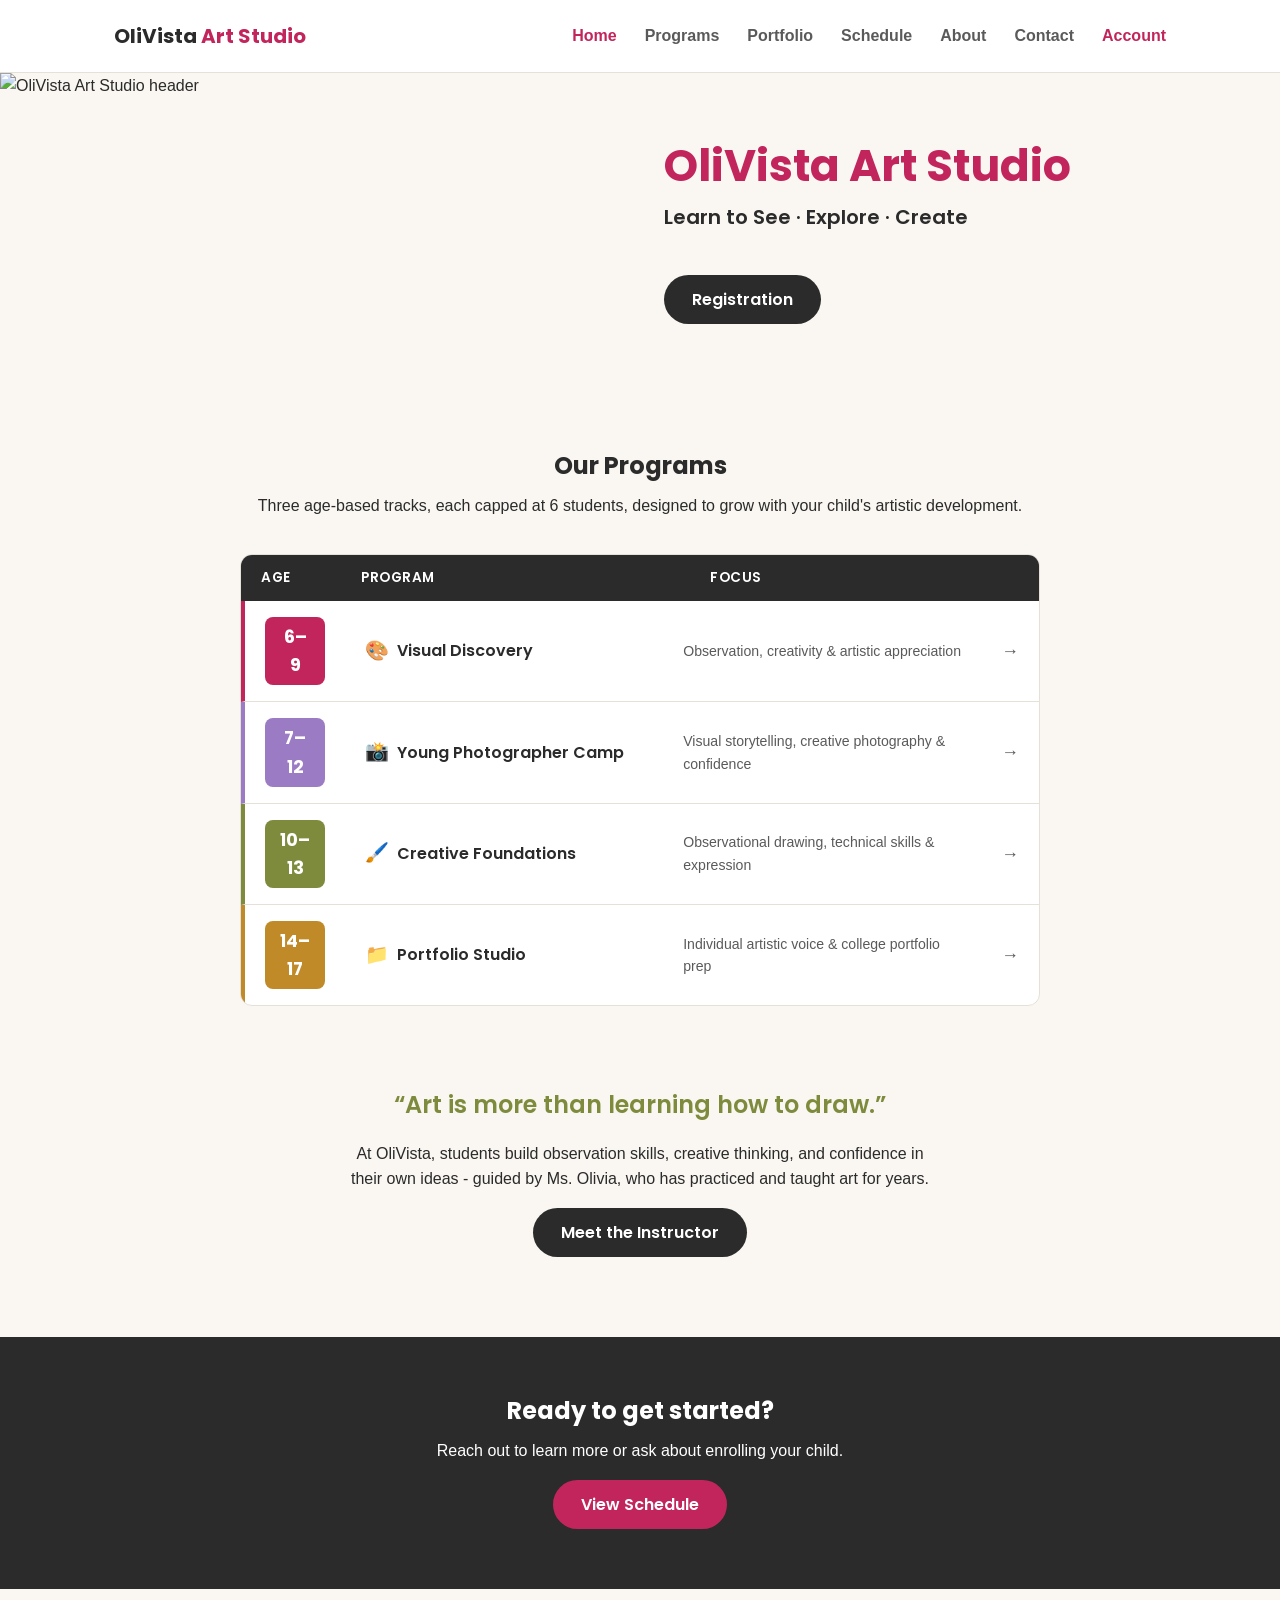
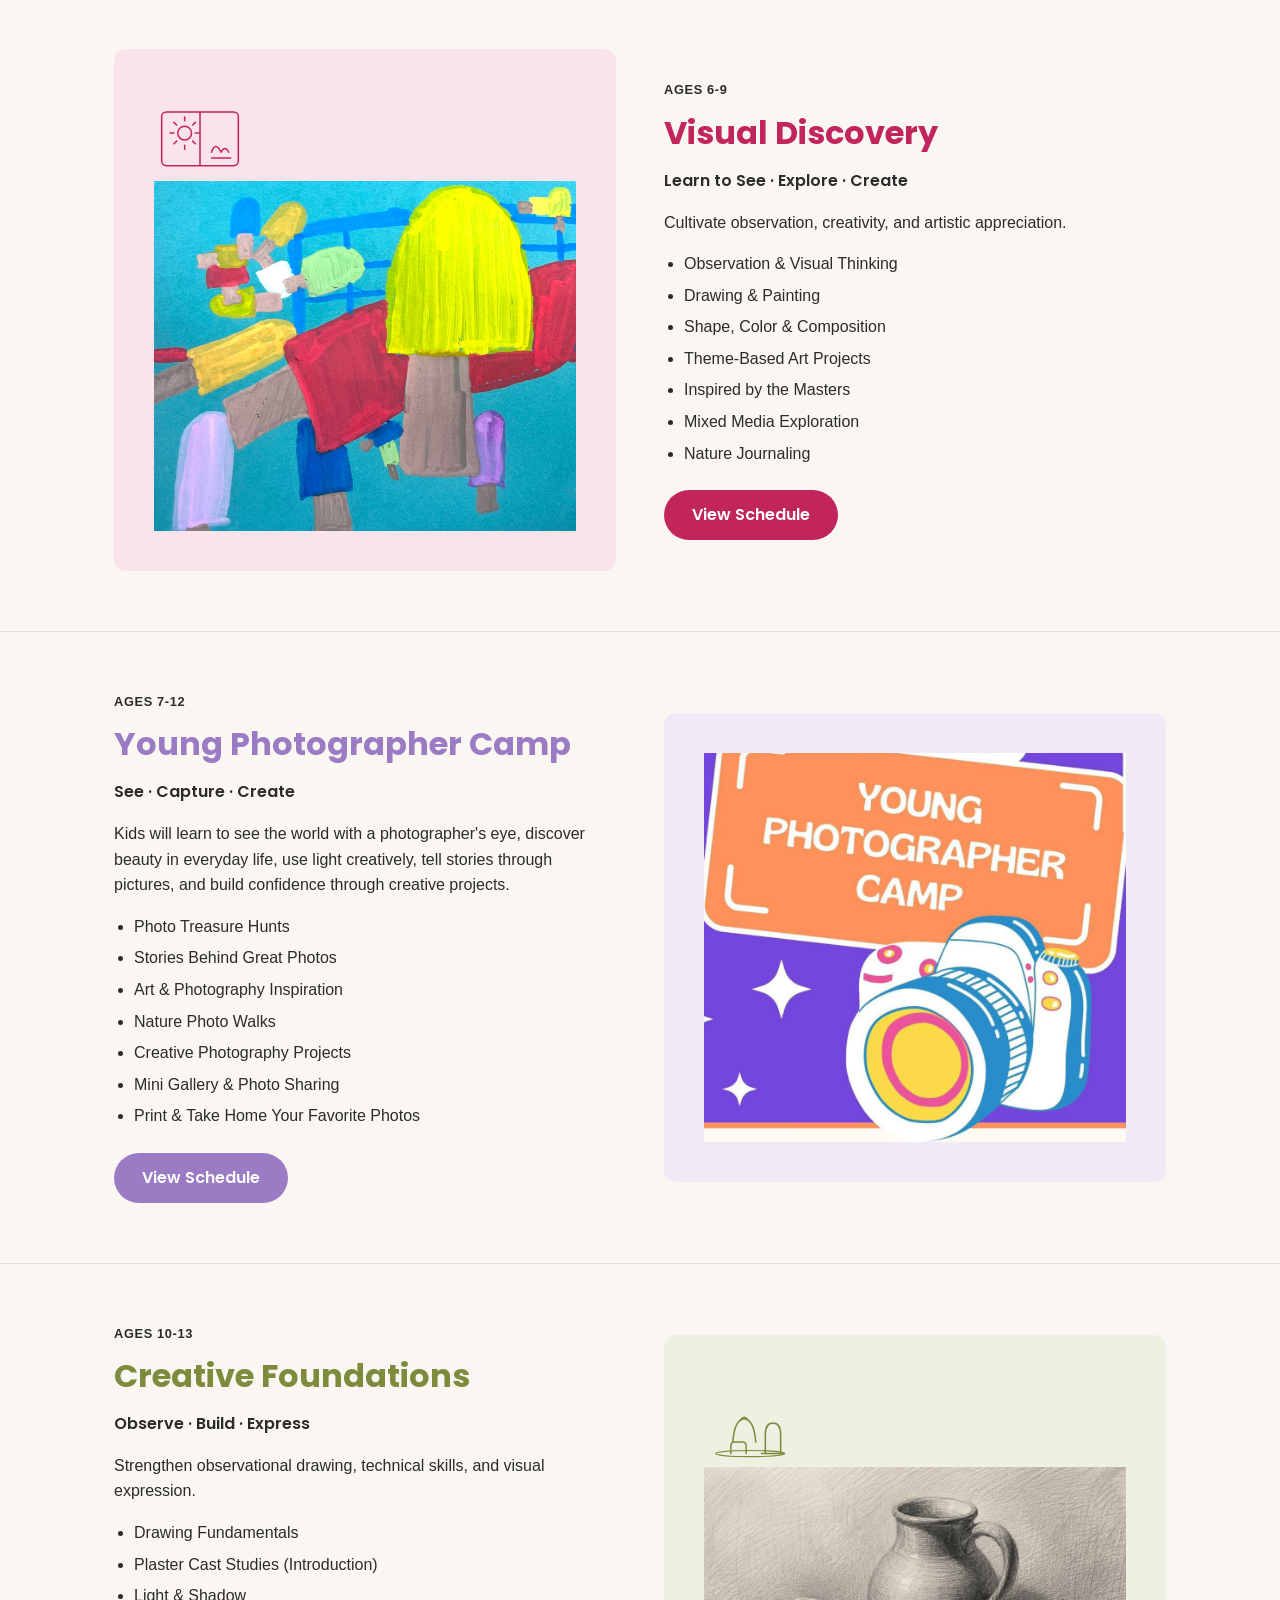
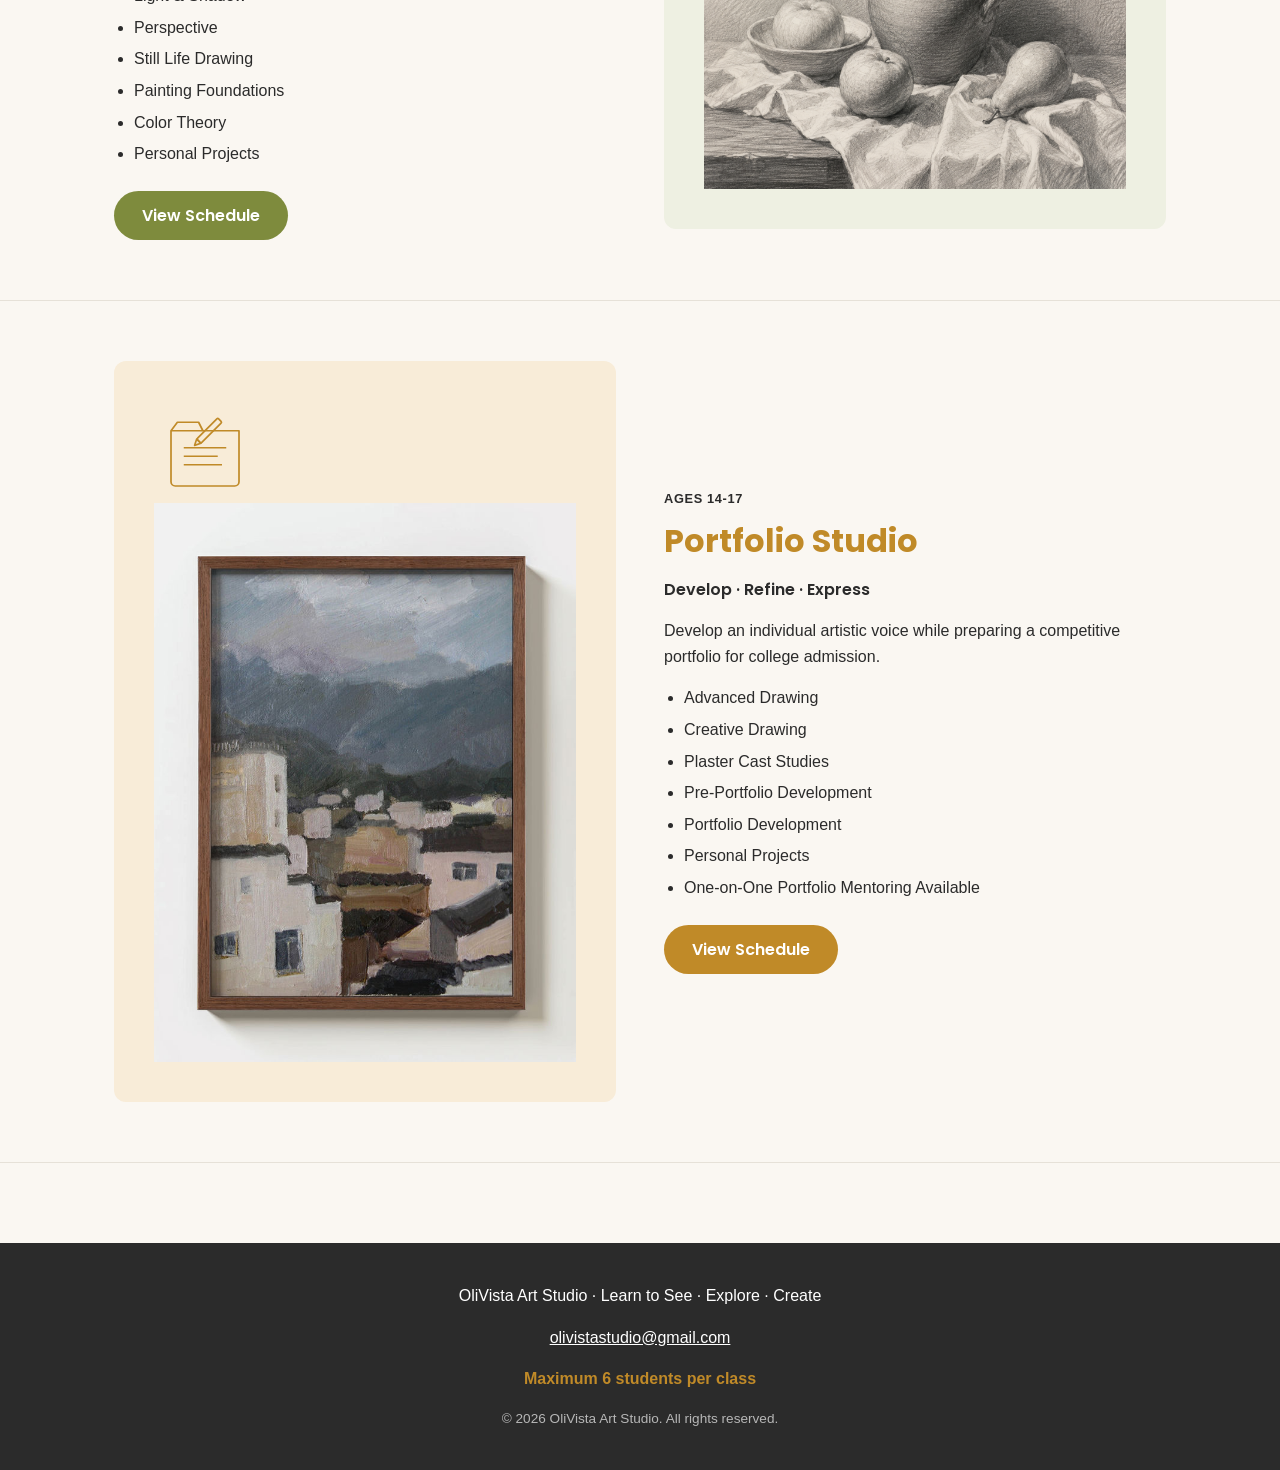
==== index.html @ 48073ccb "fix: preserve program image proportions" ====
<!DOCTYPE html>
<html lang="en">

<head>
  <meta http-equiv="content-type" content="text/html; charset=UTF-8">
  <meta charset="UTF-8">
  <meta name="viewport" content="width=device-width,
      initial-scale=1.0">
  <title>OliVista Art Studio | Kids &amp; Teen Art Classes</title>
  <meta name="description" content="OliVista Art Studio offers
      small-group art classes for ages 6-17: Visual Discovery, Creative
      Foundations, and Portfolio Studio.">
  <link rel="preconnect" href="https://fonts.googleapis.com">
  <link rel="preconnect" href="https://fonts.gstatic.com" crossorigin="">
  <link href="https://fonts.googleapis.com/css2?family=Poppins:wght@400;600;700&amp;display=swap" rel="stylesheet">
  <link rel="stylesheet" href="css/style.css">
</head>

<body>
  <a class="skip-link" href="#main-content">Skip to main content</a>
  <header class="site-header">
    <div class="container header-inner"> <a href="index.html" class="logo">OliVista <span>Art Studio</span></a>
      <nav class="site-nav" id="site-nav"> <a href="index.html" class="is-active">Home</a> <a
          href="index.html#programs">Programs</a>
        <a href="portfolio.html">Portfolio</a>
        <a href="schedule.html">Schedule</a>
        <a href="about.html">About</a> <a href="contact.html">Contact</a>
        <a href="account.html" class="nav-account">Account</a>
      </nav>
      <button class="nav-toggle" id="nav-toggle" aria-label="Toggle
          menu" aria-expanded="false"> <span></span><span></span><span></span>
      </button>
    </div>
  </header>
  <main id="main-content">
    <section class="hero">
      <div class="hero-banner"> <img src="assets/header_image.png" alt="OliVista Art Studio header" width="1252"
          height="312">
        <div class="hero-overlay">
          <h1>OliVista Art Studio</h1>
          <p class="tagline">Learn to See · Explore · Create</p>
          <br>
          <a class="btn" href="signup.html">Registration</a>
        </div>
      </div>
    </section>
    <section id="programs" class="container programs-intro">
      <h1>Our Programs</h1>
      <p>Three age-based tracks, each capped at 6 students, designed
        to grow with your child's artistic development.</p>
    </section>

    <!-- Age-to-Program Mapping -->
    <section class="container age-mapping">
      <div class="age-mapping-table">
        <div class="age-mapping-header">
          <div class="age-mapping-label">Age</div>
          <div class="age-mapping-label">Program</div>
          <div class="age-mapping-label">Focus</div>
        </div>
        <a href="#visual-discovery" class="age-mapping-row age-mapping-visual-discovery">
          <div class="age-mapping-cell age-mapping-age">
            <span class="age-mapping-badge">6–9</span>
          </div>
          <div class="age-mapping-cell age-mapping-program">
            <span class="age-mapping-icon">🎨</span>
            Visual Discovery
          </div>
          <div class="age-mapping-cell age-mapping-focus">
            Observation, creativity &amp; artistic appreciation
          </div>
          <div class="age-mapping-arrow">→</div>
        </a>
        <a href="#young-photographer" class="age-mapping-row age-mapping-young-photographer">
          <div class="age-mapping-cell age-mapping-age">
            <span class="age-mapping-badge">7–12</span>
          </div>
          <div class="age-mapping-cell age-mapping-program">
            <span class="age-mapping-icon">📸</span>
            Young Photographer Camp
          </div>
          <div class="age-mapping-cell age-mapping-focus">
            Visual storytelling, creative photography &amp; confidence
          </div>
          <div class="age-mapping-arrow">→</div>
        </a>
        <a href="#creative-foundations" class="age-mapping-row age-mapping-creative-foundations">
          <div class="age-mapping-cell age-mapping-age">
            <span class="age-mapping-badge">10–13</span>
          </div>
          <div class="age-mapping-cell age-mapping-program">
            <span class="age-mapping-icon">🖌️</span>
            Creative Foundations
          </div>
          <div class="age-mapping-cell age-mapping-focus">
            Observational drawing, technical skills &amp; expression
          </div>
          <div class="age-mapping-arrow">→</div>
        </a>
        <a href="#portfolio-studio" class="age-mapping-row age-mapping-portfolio-studio">
          <div class="age-mapping-cell age-mapping-age">
            <span class="age-mapping-badge">14–17</span>
          </div>
          <div class="age-mapping-cell age-mapping-program">
            <span class="age-mapping-icon">📁</span>
            Portfolio Studio
          </div>
          <div class="age-mapping-cell age-mapping-focus">
            Individual artistic voice &amp; college portfolio prep
          </div>
          <div class="age-mapping-arrow">→</div>
        </a>
      </div>
    </section>

    <section class="container philosophy-teaser">
      <blockquote>“Art is more than learning how to draw.”</blockquote>
      <p>At OliVista, students build observation skills, creative
        thinking, and confidence in their own ideas - guided by Ms.
        Olivia, who has practiced and taught art for years.</p>
      <a class="btn" href="about.html">Meet the Instructor</a>
    </section>
    <section class="cta-banner">
      <div class="container">
        <h2>Ready to get started?</h2>
        <p>Reach out to learn more or ask about enrolling your child.</p>
        <a class="btn" href="schedule.html">View Schedule</a>
      </div>
    </section>

    <section id="visual-discovery" class="program-section
        program-visual-discovery">
      <div class="container program-grid">
        <div class="program-visual"> <img src="assets/visual-discovery.svg" alt="Illustration of an
              open sketchbook with a sun doodle" width="92" height="92"><img src="assets/art-class/artPortfolio1.jpg"
            alt="Colorful student painting" width="1592" height="1318" class="program-photo"> </div>

        <div class="program-content">
          <p class="teaser-age">Ages 6-9</p>
          <h2>Visual Discovery</h2>
          <p class="program-tagline">Learn to See · Explore · Create</p>
          <p>Cultivate observation, creativity, and artistic
            appreciation.</p>
          <ul>
            <li>Observation &amp; Visual Thinking</li>
            <li>Drawing &amp; Painting</li>
            <li>Shape, Color &amp; Composition</li>
            <li>Theme-Based Art Projects</li>
            <li>Inspired by the Masters</li>
            <li>Mixed Media Exploration</li>
            <li>Nature Journaling</li>
          </ul>
          <a class="btn btn-visual-discovery" href="schedule.html">View Schedule</a>
        </div>
      </div>
    </section>
    <section id="young-photographer" class="program-section
        program-young-photographer reverse">
      <div class="container program-grid">
        <div class="program-content">
          <p class="teaser-age">Ages 7-12</p>
          <h2>Young Photographer Camp</h2>
          <p class="program-tagline">See · Capture · Create</p>
          <p>Kids will learn to see the world with a photographer's eye, discover beauty in everyday life, use light
            creatively, tell stories through pictures, and build confidence through creative projects.</p>
          <ul>
            <li>Photo Treasure Hunts</li>
            <li>Stories Behind Great Photos</li>
            <li>Art &amp; Photography Inspiration</li>
            <li>Nature Photo Walks</li>
            <li>Creative Photography Projects</li>
            <li>Mini Gallery &amp; Photo Sharing</li>
            <li>Print &amp; Take Home Your Favorite Photos</li>
          </ul>
          <a class="btn btn-young-photographer" href="schedule.html">View Schedule</a>
        </div>
        <div class="program-visual"> <img src="assets/photography_camp.jpg"
            alt="Young Photographer Camp - kids exploring photography" width="400" height="400" class="program-photo">
        </div>
      </div>
    </section>

    <section id="creative-foundations" class="program-section
        program-creative-foundations reverse">
      <div class="container program-grid">
        <div class="program-content">
          <p class="teaser-age">Ages 10-13</p>
          <h2>Creative Foundations</h2>
          <p class="program-tagline">Observe · Build · Express</p>
          <p>Strengthen observational drawing, technical skills, and
            visual expression.</p>
          <ul>
            <li>Drawing Fundamentals</li>
            <li>Plaster Cast Studies (Introduction)</li>
            <li>Light &amp; Shadow</li>
            <li>Perspective</li>
            <li>Still Life Drawing</li>
            <li>Painting Foundations</li>
            <li>Color Theory</li>
            <li>Personal Projects</li>
          </ul>
          <a class="btn btn-creative-foundations" href="schedule.html">View Schedule</a>
        </div>
        <div class="program-visual"> <img src="assets/creative-foundations.svg" alt="Illustration of
              a still life with a plaster bust and a vase" width="92" height="92"><img
            src="assets/art-class/student_sketch.png" alt="Student observational pencil sketch" width="400" height="403"
            class="program-photo"> </div>
      </div>
    </section>
    <section id="portfolio-studio" class="program-section
        program-portfolio-studio">
      <div class="container program-grid">
        <div class="program-visual"> <img src="assets/portfolio-studio.svg" alt="Illustration of a
              portfolio folder with sketches and a pencil" width="102" height="102"><img
            src="assets/art-class/artPortfolio2.bak.jpg" alt="Student color painting from the Portfolio Studio"
            width="446" height="502" class="program-photo">
        </div>
        <div class="program-content">
          <p class="teaser-age">Ages 14-17</p>
          <h2>Portfolio Studio</h2>
          <p class="program-tagline">Develop · Refine · Express</p>
          <p>Develop an individual artistic voice while preparing a
            competitive portfolio for college admission.</p>
          <ul>
            <li>Advanced Drawing</li>
            <li>Creative Drawing</li>
            <li>Plaster Cast Studies</li>
            <li>Pre-Portfolio Development</li>
            <li>Portfolio Development</li>
            <li>Personal Projects</li>
            <li>One-on-One Portfolio Mentoring Available</li>
          </ul>
          <a class="btn btn-portfolio-studio" href="schedule.html">View Schedule</a>
        </div>
      </div>
    </section>
  </main>
  <footer class="site-footer">
    <div class="container footer-inner">
      <p>OliVista Art Studio · Learn to See · Explore · Create</p>
      <p><a href="mailto:olivistastudio@gmail.com">olivistastudio@gmail.com</a></p>
      <p class="footer-note">Maximum 6 students per class</p>
      <p class="footer-copyright">© 2026 OliVista Art Studio. All
        rights reserved.</p>
    </div>
  </footer>
  <script src="js/nav.js"></script>
</body>

</html>
---- css/style.css ----
:root {
  --color-bg: #faf7f2;
  --color-surface: #ffffff;
  --color-text: #2b2b2b;
  --color-text-muted: #5a5a5a;
  --color-visual-discovery: #c2255c;
  --color-creative-foundations: #7e8b3d;
  --color-portfolio-studio: #c08a28;
  --color-young-photographer: #9b7bc4;
  --color-border: #e6e1d8;
  --font-heading: 'Poppins', sans-serif;
  --font-body: -apple-system, BlinkMacSystemFont, 'Segoe UI', Roboto, Helvetica, Arial, sans-serif;
  --container-width: 1100px;
  --radius: 12px;
}

* {
  box-sizing: border-box;
}

html {
  scroll-behavior: smooth;
}

body {
  margin: 0;
  font-family: var(--font-body);
  color: var(--color-text);
  background: var(--color-bg);
  line-height: 1.6;
}

h1, h2, h3 {
  font-family: var(--font-heading);
  font-weight: 700;
  line-height: 1.2;
  margin: 0 0 0.5em;
}

p {
  margin: 0 0 1em;
}

a {
  color: inherit;
}

img, svg {
  max-width: 100%;
  display: block;
}

html {
  -webkit-tap-highlight-color: rgba(159, 117, 44, 0.2);
}

a, button, input, select, textarea {
  touch-action: manipulation;
}

:focus-visible {
  outline: 3px solid var(--color-visual-discovery);
  outline-offset: 3px;
}

.skip-link {
  background: var(--color-text);
  color: #fff;
  left: 1rem;
  padding: 0.75rem 1rem;
  position: fixed;
  top: 1rem;
  transform: translateY(-200%);
  z-index: 1000;
}

.skip-link:focus-visible {
  transform: translateY(0);
}

.container {
  max-width: var(--container-width);
  margin: 0 auto;
  padding: 0 24px;
}

.btn {
  display: inline-block;
  padding: 12px 28px;
  border-radius: 999px;
  font-family: var(--font-heading);
  font-weight: 600;
  text-decoration: none;
  color: #fff;
  background: var(--color-text);
  border: none;
  cursor: pointer;
  transition: transform 0.15s ease, opacity 0.15s ease;
}

.btn:hover {
  transform: translateY(-2px);
  opacity: 0.92;
}

/* Admin CMS */
.admin-body { background: #f4f0e9; }
.admin-layout { min-height: 100vh; display: flex; }
.admin-sidebar { width: 250px; flex: 0 0 250px; background: #2b2b2b; color: #fff; padding: 28px 18px; display: flex; flex-direction: column; }
.admin-brand { color: #fff; font: 700 1.15rem var(--font-heading); text-decoration: none; padding: 0 12px 28px; }
.admin-brand span { color: #e2ad48; }
.admin-nav { display: grid; gap: 4px; }
.admin-nav a, .admin-sidebar-footer a { color: #d8d2c8; text-decoration: none; border-radius: 8px; padding: 11px 12px; font-weight: 600; }
.admin-nav a:hover, .admin-nav a.active { color: #fff; background: #4a4742; }
.admin-sidebar-footer { margin-top: auto; display: grid; gap: 12px; }
.admin-sidebar-footer .btn { color: #2b2b2b; background: #fff; }
.admin-content { flex: 1; min-width: 0; padding: 52px clamp(24px, 5vw, 72px); }
.admin-content h1 { font-size: clamp(2rem, 3vw, 3rem); }
.admin-notice { background: #dcefdc; border: 1px solid #a9cfaa; border-radius: 8px; color: #285b2d; font-weight: 600; margin: 0 0 22px; padding: 11px 14px; }
.stat-grid, .quick-link-grid { display: grid; grid-template-columns: repeat(3, minmax(0, 1fr)); gap: 18px; margin: 28px 0 52px; }
.stat-card, .quick-link { background: #fff; border: 1px solid var(--color-border); border-radius: var(--radius); padding: 24px; text-decoration: none; box-shadow: 0 8px 24px rgba(43,43,43,.04); }
.stat-card:hover, .quick-link:hover { transform: translateY(-2px); }
.stat-number { display: block; color: var(--color-visual-discovery); font: 700 2.2rem var(--font-heading); }
.stat-label { color: var(--color-text-muted); font-weight: 600; }
.quick-link-grid { margin-top: 16px; }
.quick-link h3 { font-size: 1rem; }
.quick-link p { color: var(--color-text-muted); margin: 0; }
.admin-crud-header { display: flex; align-items: center; justify-content: space-between; gap: 18px; margin-bottom: 22px; }
.admin-table-wrapper { overflow-x: auto; background: #fff; border: 1px solid var(--color-border); border-radius: var(--radius); }
.admin-table { width: 100%; border-collapse: collapse; min-width: 720px; }
.admin-table th, .admin-table td { padding: 14px 16px; text-align: left; border-bottom: 1px solid var(--color-border); white-space: nowrap; }
.admin-table th { background: #f8f5ef; font: 600 .8rem var(--font-heading); text-transform: uppercase; letter-spacing: .04em; }
.admin-table tr:last-child td { border-bottom: 0; }
.admin-table .btn { margin-right: 6px; padding: 7px 13px; font-size: .8rem; }
.btn-sm { padding: 9px 16px; font-size: .85rem; }
.btn-secondary { color: var(--color-text); background: #e8e2d8; }
.btn-danger { background: #a63d47; }
.admin-form { background: #fff; border: 1px solid var(--color-border); border-radius: var(--radius); padding: 26px; margin-bottom: 24px; max-width: 900px; }
.admin-form label { display: block; margin: 0 0 16px; font-weight: 600; }
.admin-form input, .admin-form textarea, .admin-form select { display: block; width: 100%; margin-top: 6px; border: 1px solid #d8d0c4; border-radius: 7px; padding: 10px 12px; font: inherit; background: #fff; }
.admin-form .checkbox-label { display: flex; align-items: center; gap: 8px; }
.admin-form .checkbox-label input { width: auto; margin: 0; }
.admin-form textarea { min-height: 88px; resize: vertical; }
.admin-form .form-row { display: grid; grid-template-columns: repeat(2, minmax(0, 1fr)); gap: 16px; }
.day-picker { margin: 0 0 16px; padding: 14px; border: 1px solid var(--color-border); border-radius: 7px; }
.day-picker legend { padding: 0 5px; font-weight: 600; }
.day-picker .hint { color: var(--color-text-muted); font-size: .85rem; }
.day-picker > div { display: flex; flex-wrap: wrap; gap: 8px 16px; }
.day-picker label { display: inline-flex; align-items: center; gap: 6px; margin: 0; font-weight: 500; }
.day-picker input { width: auto; margin: 0; }
.form-actions { display: flex; gap: 10px; margin-top: 20px; }
.status-badge { display: inline-block; padding: 3px 9px; border-radius: 999px; font-size: .8rem; font-weight: 600; background: #e8e2d8; }
.status-confirmed { color: #35643b; background: #dcefdc; }
.status-pending { color: #805b1d; background: #fff0c8; }
.status-cancelled { color: #88343d; background: #f7d9dc; }
.status-date-passed { color: #5c5d61; background: #ececef; }
@media (max-width: 760px) { .admin-layout { display: block; } .admin-sidebar { width: 100%; padding: 18px; } .admin-brand { padding-bottom: 14px; } .admin-nav { display: flex; overflow-x: auto; } .admin-nav a { white-space: nowrap; } .admin-sidebar-footer { display: flex; margin-top: 14px; align-items: center; } .admin-content { padding: 32px 18px; } .stat-grid, .quick-link-grid, .admin-form .form-row { grid-template-columns: 1fr; margin-bottom: 30px; } }

.btn-visual-discovery { background: var(--color-visual-discovery); }
.btn-creative-foundations { background: var(--color-creative-foundations); }
.btn-portfolio-studio { background: var(--color-portfolio-studio); }
.btn-young-photographer { background: var(--color-young-photographer); }

/* Header */
.site-header {
  background: var(--color-surface);
  border-bottom: 1px solid var(--color-border);
  position: sticky;
  top: 0;
  z-index: 10;
}

.header-inner {
  display: flex;
  align-items: center;
  justify-content: space-between;
  height: 72px;
  position: relative;
}

.logo {
  font-family: var(--font-heading);
  font-weight: 700;
  font-size: 1.25rem;
  text-decoration: none;
  color: var(--color-text);
}

.logo span {
  color: var(--color-visual-discovery);
}

.site-nav {
  display: flex;
  gap: 28px;
}

.site-nav a {
  text-decoration: none;
  font-weight: 600;
  color: var(--color-text-muted);
}

.site-nav a.is-active,
.site-nav a:hover {
  color: var(--color-visual-discovery);
}

.nav-toggle {
  display: none;
  flex-direction: column;
  justify-content: center;
  gap: 5px;
  width: 32px;
  height: 32px;
  background: none;
  border: none;
  cursor: pointer;
  padding: 0;
}

.nav-toggle span {
  display: block;
  height: 2px;
  background: var(--color-text);
}

/* Footer */
.site-footer {
  background: var(--color-text);
  color: #fff;
  margin-top: 80px;
}

.footer-inner {
  padding: 40px 24px;
  text-align: center;
}

.footer-inner a {
  color: #fff;
  text-decoration: underline;
}

.footer-note {
  font-weight: 600;
  color: var(--color-portfolio-studio);
}

.footer-copyright {
  font-size: 0.85rem;
  color: #b7b7b7;
  margin: 0;
}

/* Responsive nav */
@media (max-width: 720px) {
  .site-nav {
    position: absolute;
    top: 72px;
    left: 0;
    right: 0;
    background: var(--color-surface);
    flex-direction: column;
    gap: 0;
    max-height: 0;
    overflow: hidden;
    border-bottom: 1px solid var(--color-border);
    transition: max-height 0.2s ease;
  }

  .site-nav.is-open {
    max-height: 500px;
    overflow-y: auto;
  }

  .site-nav a {
    padding: 16px 24px;
    border-top: 1px solid var(--color-border);
  }

  .nav-toggle {
    display: flex;
  }
}

/* Hero */
.hero {
  padding: 0;
}

.hero-banner {
  position: relative;
  max-width: 100%;
  margin: 0;
}

.hero-banner img {
  width: 100%;
  height: auto;
  display: block;
}

.hero-overlay {
  position: absolute;
  top: 50%;
  left: 50%;
  transform: translateY(-50%);
  width: 45%;
  max-width: 45%;
  text-align: left;
  padding: 0 24px;
}

.hero-overlay .badge {
  display: inline-block;
  background: var(--color-portfolio-studio);
  color: #fff;
  font-weight: 600;
  font-size: 0.85rem;
  padding: 6px 16px;
  border-radius: 999px;
  margin-bottom: 20px;
}

.hero-overlay h1 {
  font-size: 2.75rem;
  color: var(--color-visual-discovery);
  margin-bottom: 8px;
}

.hero-overlay .tagline {
  font-family: var(--font-heading);
  font-weight: 600;
  font-size: 1.25rem;
  margin-bottom: 16px;
}

.hero-overlay .hero-sub {
  color: var(--color-text-muted);
  margin-bottom: 24px;
}

.badge {
  display: inline-block;
  background: var(--color-portfolio-studio);
  color: #fff;
  font-weight: 600;
  font-size: 0.85rem;
  padding: 6px 16px;
  border-radius: 999px;
  margin-bottom: 20px;
}

.hero h1 {
  font-size: 2.75rem;
  color: var(--color-visual-discovery);
}

.tagline {
  font-family: var(--font-heading);
  font-weight: 600;
  font-size: 1.25rem;
}

.hero-sub {
  max-width: 560px;
  margin: 0 auto 28px;
  color: var(--color-text-muted);
}

@media (max-width: 720px) {
  .hero-banner {
    min-height: 220px;
    overflow: hidden;
    background: #e5e2dd;
  }

  .hero-banner img {
    width: 100%;
    height: 220px;
    object-fit: cover;
    object-position: right center;
  }

  .hero-overlay {
    top: 50%;
    left: 50%;
    width: 50%;
    max-width: none;
    transform: translateY(-50%);
    text-align: left;
    padding: 12px 16px;
  }

  .hero-overlay h1 {
    font-size: clamp(1.35rem, 7vw, 2rem);
    line-height: 1.05;
    margin-bottom: 6px;
  }

  .hero-overlay .tagline {
    font-size: clamp(0.7rem, 3.2vw, 0.95rem);
    line-height: 1.25;
    margin-bottom: 10px;
  }

  .hero-overlay .btn {
    padding: 8px 14px;
    font-size: 0.75rem;
  }
}

/* Programs teaser */
.programs-teaser {
  padding: 40px 24px 80px;
  text-align: center;
}

.teaser-grid {
  display: grid;
  grid-template-columns: repeat(4, 1fr);
  gap: 24px;
  margin-top: 32px;
}

.teaser-card {
  display: block;
  text-decoration: none;
  color: #fff;
  border-radius: var(--radius);
  padding: 28px 24px;
  text-align: left;
  transition: transform 0.15s ease;
}

.teaser-card:hover {
  transform: translateY(-4px);
}

.teaser-card p {
  color: rgba(255, 255, 255, 0.9);
}

.teaser-age {
  font-weight: 600;
  text-transform: uppercase;
  font-size: 0.8rem;
  letter-spacing: 0.05em;
}

.teaser-visual-discovery { background: var(--color-visual-discovery); }
.teaser-creative-foundations { background: var(--color-creative-foundations); }
.teaser-portfolio-studio { background: var(--color-portfolio-studio); }
.teaser-young-photographer { background: var(--color-young-photographer); }

/* Philosophy teaser */
.philosophy-teaser {
  max-width: 640px;
  text-align: center;
  padding: 40px 24px 80px;
  margin: 0 auto;
}

.philosophy-teaser blockquote {
  font-family: var(--font-heading);
  font-size: 1.5rem;
  font-weight: 600;
  margin: 0 0 16px;
  color: var(--color-creative-foundations);
}

/* CTA banner */
.cta-banner {
  background: var(--color-text);
  color: #fff;
  text-align: center;
  padding: 60px 24px;
}

.cta-banner h2 {
  color: #fff;
}

.cta-banner .btn {
  background: var(--color-visual-discovery);
}

@media (max-width: 720px) {
  .teaser-grid {
    grid-template-columns: repeat(2, 1fr);
  }
}

.programs-intro {
  padding: 60px 24px 20px;
  text-align: center;
}

#programs,
.program-section {
  scroll-margin-top: 88px;
}

.schedule-enroll-banner {
  background: #fff3cd;
  border: 1px solid #e4c766;
  border-radius: 8px;
  color: #6b4f00;
  margin: 18px auto 0;
  max-width: 520px;
  padding: 12px 16px;
}

.calendar-load-error {
  display: grid;
  gap: 1rem;
  justify-items: start;
}

.program-section {
  padding: 60px 0;
  border-bottom: 1px solid var(--color-border);
}

.program-grid {
  display: grid;
  grid-template-columns: 1fr 1fr;
  gap: 48px;
  align-items: center;
}

.program-visual {
  border-radius: var(--radius);
  padding: 40px;
}

.program-photo {
  display: block;
  width: 100%;
  height: auto;
  float: none;
  object-fit: contain;
}

.program-visual-discovery .program-visual { background: #fbe3ec; }
.program-creative-foundations .program-visual { background: #eef0e2; }
.program-portfolio-studio .program-visual { background: #f8ecd8; }
.program-young-photographer .program-visual { background: #f0eaf6; }

.program-content h2 {
  font-size: 2rem;
}

.program-visual-discovery h2 { color: var(--color-visual-discovery); }
.program-creative-foundations h2 { color: var(--color-creative-foundations); }
.program-portfolio-studio h2 { color: var(--color-portfolio-studio); }
.program-young-photographer h2 { color: var(--color-young-photographer); }

.program-tagline {
  font-family: var(--font-heading);
  font-weight: 600;
}

.program-content ul {
  padding-left: 20px;
  margin: 0 0 24px;
}

.program-content li {
  margin-bottom: 6px;
}

/* Age-to-Program Mapping */
.age-mapping {
  padding: 0 24px 40px;
}

.age-mapping-table {
  max-width: 800px;
  margin: 0 auto;
  border: 1px solid var(--color-border);
  border-radius: var(--radius);
  overflow: hidden;
  background: var(--color-surface);
}

.age-mapping-header {
  display: grid;
  grid-template-columns: 100px 1fr 1fr auto;
  align-items: center;
  background: var(--color-text);
  color: #fff;
  font-family: var(--font-heading);
  font-weight: 600;
  font-size: 0.85rem;
  text-transform: uppercase;
  letter-spacing: 0.04em;
}

.age-mapping-label {
  padding: 12px 20px;
}

.age-mapping-row {
  display: grid;
  grid-template-columns: 100px 1fr 1fr auto;
  align-items: center;
  text-decoration: none;
  color: var(--color-text);
  border-bottom: 1px solid var(--color-border);
  transition: background-color 0.15s ease;
}

.age-mapping-row:last-child {
  border-bottom: none;
}

.age-mapping-row:hover {
  background-color: rgba(0, 0, 0, 0.03);
}

.age-mapping-cell {
  padding: 16px 20px;
  font-size: 0.95rem;
}

.age-mapping-age {
  text-align: center;
}

.age-mapping-badge {
  display: inline-block;
  font-family: var(--font-heading);
  font-weight: 700;
  font-size: 1.1rem;
  color: #fff;
  padding: 6px 14px;
  border-radius: 8px;
}

.age-mapping-visual-discovery .age-mapping-badge {
  background: var(--color-visual-discovery);
}

.age-mapping-creative-foundations .age-mapping-badge {
  background: var(--color-creative-foundations);
}

.age-mapping-portfolio-studio .age-mapping-badge {
  background: var(--color-portfolio-studio);
}

.age-mapping-young-photographer .age-mapping-badge {
  background: var(--color-young-photographer);
}

.age-mapping-program {
  font-family: var(--font-heading);
  font-weight: 600;
  font-size: 1rem;
  display: flex;
  align-items: center;
  gap: 8px;
}

.age-mapping-icon {
  font-size: 1.2rem;
}

.age-mapping-focus {
  color: var(--color-text-muted);
  font-size: 0.88rem;
}

.age-mapping-arrow {
  padding: 16px 20px;
  color: var(--color-text-muted);
  font-size: 1.1rem;
  transition: transform 0.15s ease;
}

.age-mapping-row:hover .age-mapping-arrow {
  transform: translateX(3px);
}

/* Accent left border on rows */
.age-mapping-visual-discovery { border-left: 4px solid var(--color-visual-discovery); }
.age-mapping-creative-foundations { border-left: 4px solid var(--color-creative-foundations); }
.age-mapping-portfolio-studio { border-left: 4px solid var(--color-portfolio-studio); }
.age-mapping-young-photographer { border-left: 4px solid var(--color-young-photographer); }

@media (max-width: 720px) {
  .age-mapping {
    padding: 0 16px 32px;
  }

  .age-mapping-table {
    border: 0;
    border-radius: 0;
    background: transparent;
    overflow: visible;
  }

  .age-mapping-header {
    display: grid;
    grid-template-columns: auto minmax(0, 1fr) minmax(0, 1fr);
    margin-bottom: 8px;
    border-radius: 8px;
    font-size: 0.7rem;
  }

  .age-mapping-header .age-mapping-label {
    padding: 8px 10px;
  }

  .age-mapping-row {
    grid-template-columns: minmax(0, 1fr) auto;
    grid-template-rows: auto auto;
    padding: 16px;
    gap: 0;
    margin-bottom: 12px;
    border: 1px solid var(--color-border);
    border-bottom: 1px solid var(--color-border);
    border-left-width: 4px;
    border-radius: var(--radius);
    background: var(--color-surface);
    box-shadow: 0 5px 16px rgba(43, 43, 43, 0.06);
  }

  .age-mapping-cell {
    padding: 4px 0;
  }

  .age-mapping-age {
    grid-column: 1 / -1;
    text-align: left;
    padding-bottom: 8px;
    border-bottom: 1px solid var(--color-border);
    margin-bottom: 8px;
  }

  .age-mapping-program {
    grid-column: 1;
    grid-row: 2;
    align-self: center;
    min-width: 0;
    font-size: 0.95rem;
  }

  .age-mapping-focus {
    grid-column: 1 / -1;
    grid-row: 3;
    font-size: 0.82rem;
    padding-top: 8px;
  }

  .age-mapping-arrow {
    grid-column: 2;
    grid-row: 2;
    align-self: center;
    padding: 0 0 0 8px;
  }
}

@media (max-width: 800px) {
  .program-grid {
    grid-template-columns: 1fr;
  }

  .program-visual {
    padding: 24px;
  }

  .program-section.reverse .program-visual {
    order: -1;
  }
}

.about-intro, .about-bio, .about-philosophy, .about-class-size {
  padding: 40px 24px;
  max-width: 720px;
  margin: 0 auto;
}

.about-intro {
  padding-top: 60px;
  text-align: center;
  max-width: none;
}

.about-intro .tagline {
  color: var(--color-creative-foundations);
}

.about-philosophy ul {
  padding-left: 20px;
}

.about-class-size {
  padding-bottom: 80px;
}

.contact-section {
  padding: 60px 24px 80px;
  text-align: center;
}

.contact-grid {
  display: grid;
  grid-template-columns: repeat(2, 1fr);
  gap: 40px;
  max-width: 560px;
  margin: 40px auto 0;
}

.qr-code {
  aspect-ratio: 1;
  height: 200px;
  max-width: 200px;
  margin: 12px auto;
  object-fit: cover;
  border: 1px solid var(--color-border);
  border-radius: 8px;
}

@media (max-width: 600px) {
  .contact-grid {
    grid-template-columns: 1fr;
  }
}

/* ===== Schedule (weekly calendar) ===== */
.art-calendar {
  max-width: var(--container-width);
  margin: 0 auto 80px;
  padding: 0 24px;
}

.art-calendar h3 {
  font-size: 2rem;
  margin-bottom: 0.5rem;
  font-weight: 400;
}

.calendar-semester {
  color: var(--color-visual-discovery);
  font-size: 1rem;
  margin-bottom: 1rem;
}

/* Semester selector tabs */
.calendar-semester-tabs {
  display: flex;
  gap: 0.5rem;
  margin-bottom: 1rem;
  flex-wrap: wrap;
}

.semester-tab {
  padding: 0.4rem 1.2rem;
  border: 1px solid var(--color-border);
  background: var(--color-surface);
  border-radius: 20px;
  font-size: 0.85rem;
  cursor: pointer;
  font-family: var(--font-body);
  color: var(--color-text-muted);
  transition: background-color 0.15s, border-color 0.15s, color 0.15s;
}

.semester-tab:hover {
  border-color: var(--color-visual-discovery);
  color: var(--color-visual-discovery);
}

.semester-tab.active {
  background: var(--color-visual-discovery);
  color: #fff;
  border-color: var(--color-visual-discovery);
}

.semester-tab:disabled {
  opacity: 0.6;
  cursor: default;
}

/* Legend */
.calendar-legend {
  display: flex;
  flex-wrap: wrap;
  gap: 1rem 1.5rem;
  margin-bottom: 1.5rem;
}

.legend-item {
  display: inline-flex;
  align-items: center;
  gap: 0.4rem;
  font-size: 0.85rem;
  color: var(--color-text-muted);
}

.legend-dot {
  display: inline-block;
  width: 14px;
  height: 14px;
  border-radius: 50%;
  border: 2px solid;
}

/* Grid wrapper — horizontal scroll on small screens */
.calendar-grid-wrapper {
  overflow-x: auto;
  border: 1px solid var(--color-border);
  border-radius: var(--radius);
  background: var(--color-surface);
}

/* Desktop weekly grid */
.calendar-grid {
  display: grid;
  grid-template-columns: 80px repeat(7, 1fr);
  min-width: 700px;
}

/* All cells share base */
.calendar-cell {
  border-right: 1px solid var(--color-border);
  border-bottom: 1px solid var(--color-border);
  padding: 0.5rem;
  min-height: 70px;
  display: flex;
  align-items: center;
  justify-content: center;
}

.calendar-cell:last-child {
  border-right: none;
}

/* Corner cell (top-left) */
.calendar-corner {
  background: var(--color-bg);
  font-size: 0.75rem;
  text-transform: uppercase;
  letter-spacing: 0.05em;
  color: var(--color-text-muted);
  font-weight: 500;
}

/* Day header cells */
.calendar-day-header {
  background: var(--color-bg);
  font-size: 0.8rem;
  text-transform: uppercase;
  letter-spacing: 0.05em;
  font-weight: 500;
  color: var(--color-text);
  min-height: 45px;
}

/* Time label column */
.calendar-time-label {
  background: #faf8f3;
  font-size: 0.8rem;
  color: var(--color-text-muted);
  font-weight: 400;
  flex-direction: column;
  gap: 0.15rem;
}

/* Empty cell */
.calendar-empty {
  background: #fdfcf9;
}

/* Class cell with a class in it */
.calendar-class-cell {
  padding: 0.3rem;
  align-items: stretch;
  flex-direction: column;
  gap: 0.3rem;
}

/* The class card (clickable link) */
.calendar-class {
  display: flex;
  flex-direction: column;
  align-items: center;
  gap: 0.15rem;
  width: 100%;
  height: 100%;
  padding: 0.4rem 0.25rem;
  border-radius: 5px;
  border: 1px solid;
  border-left-width: 3px;
  text-decoration: none;
  text-align: center;
  transition: transform 0.15s, box-shadow 0.15s;
  cursor: pointer;
}

.calendar-class:hover {
  transform: translateY(-2px);
  box-shadow: 0 3px 10px rgba(0, 0, 0, 0.1);
}

.calendar-class-program {
  font-size: 0.78rem;
  font-weight: 600;
  line-height: 1.2;
  overflow: hidden;
  display: -webkit-box;
  -webkit-line-clamp: 2;
  -webkit-box-orient: vertical;
}

.calendar-class-time {
  font-size: 0.7rem;
  opacity: 0.8;
}

.calendar-class-age {
  font-size: 0.68rem;
  opacity: 0.7;
}

.calendar-class-price {
  font-size: 0.72rem;
  font-weight: 600;
  margin-top: 0.1rem;
}

/* ===== Mobile: list view grouped by day ===== */
.calendar-mobile {
  display: none;
}

.calendar-day-group {
  margin-bottom: 1.5rem;
}

.calendar-day-title {
  font-size: 1rem;
  font-weight: 500;
  font-family: var(--font-body);
  color: var(--color-visual-discovery);
  margin-bottom: 0.5rem;
  padding-bottom: 0.3rem;
  border-bottom: 1px solid var(--color-border);
}

.calendar-day-classes {
  display: flex;
  flex-direction: column;
  gap: 0.5rem;
}

.calendar-class-mobile {
  display: block;
  text-decoration: none;
  padding: 0.6rem 0.8rem;
  border-radius: 5px;
  border: 1px solid var(--color-border);
  border-left: 3px solid;
  transition: transform 0.15s, box-shadow 0.15s;
}

.calendar-class-mobile:hover {
  transform: translateX(3px);
  box-shadow: 0 2px 8px rgba(0, 0, 0, 0.08);
}

.calendar-class-mobile-header {
  display: flex;
  justify-content: space-between;
  align-items: center;
  margin-bottom: 0.25rem;
}

.calendar-class-mobile-header .calendar-class-program {
  font-weight: 600;
  font-size: 0.9rem;
}

.calendar-class-mobile-header .calendar-class-price {
  font-weight: 600;
  font-size: 0.85rem;
}

.calendar-class-mobile-details {
  display: flex;
  gap: 1rem;
  font-size: 0.8rem;
  color: var(--color-text-muted);
}

/* Responsive: switch to mobile list view */
@media (max-width: 768px) {
  .calendar-grid-wrapper {
    display: none;
  }
  .calendar-mobile {
    display: block;
  }
}

/* Empty state */
.empty-state {
  text-align: center;
  padding: 2rem;
  background: var(--color-bg);
  border: 1px solid var(--color-border);
  border-radius: var(--radius);
}

.empty-state p {
  margin-bottom: 1rem;
  color: var(--color-text-muted);
}

.muted {
  color: var(--color-text-muted);
}

/* ===== Auth pages (login / signup) ===== */
.auth-page {
  max-width: 460px;
  margin: 4rem auto;
  padding: 0 24px;
}

.auth-card {
  background: var(--color-surface);
  border: 1px solid var(--color-border);
  padding: 2.5rem 2rem;
  border-radius: var(--radius);
}

.auth-card h2 {
  font-family: var(--font-heading);
  font-size: 1.8rem;
  font-weight: 500;
  margin-bottom: 0.5rem;
}

.auth-subtitle {
  color: var(--color-text-muted);
  font-size: 0.9rem;
  margin-bottom: 2rem;
}

.auth-form {
  display: flex;
  flex-direction: column;
  gap: 1.25rem;
}

.auth-form label {
  display: flex;
  flex-direction: column;
  font-size: 0.8rem;
  letter-spacing: 0.05em;
  gap: 0.35rem;
  color: var(--color-text);
}

/* The hidden attribute must win over the display rules above. */
.auth-form label[hidden],
.auth-form p[hidden],
[hidden] {
  display: none !important;
}

.auth-form input {
  width: 100%;
  padding: 0.7rem 0.8rem;
  border: 1px solid var(--color-text);
  background: transparent;
  font-family: var(--font-body);
  font-size: 0.95rem;
  border-radius: 6px;
}

.auth-btn {
  margin-top: 0.5rem;
  width: 100%;
  cursor: pointer;
}

.auth-error {
  background: #fdf0ee;
  border: 1px solid #c0392b;
  color: #c0392b;
  padding: 0.75rem 1rem;
  font-size: 0.85rem;
  margin-bottom: 1rem;
  border-radius: 6px;
}

.auth-info {
  background: #eef6ee;
  border: 1px solid #5a8a4a;
  color: #3d6b2e;
  padding: 0.75rem 1rem;
  font-size: 0.85rem;
  margin-bottom: 1rem;
  border-radius: 6px;
}

.code-input {
  letter-spacing: 0.4em;
  font-size: 1.2rem;
  text-align: center;
}

.success-actions {
  display: flex;
  flex-direction: column;
  gap: 0.75rem;
  margin-top: 1.5rem;
}

.enroll-guest-note {
  margin-bottom: 1rem;
  font-size: 0.9rem;
}

.enroll-guest-note a {
  color: var(--color-visual-discovery);
}

.auth-switch {
  text-align: center;
  margin-top: 1.5rem;
  font-size: 0.85rem;
  color: var(--color-text-muted);
}

.auth-switch a {
  color: var(--color-visual-discovery);
}

.nav-account {
  color: var(--color-visual-discovery) !important;
}

/* ===== Account page ===== */
.account-page {
  max-width: 800px;
  margin: 3rem auto;
  padding: 0 24px;
}

.account-header {
  margin-bottom: 2rem;
}

.account-header h2 {
  font-family: var(--font-heading);
  font-weight: 500;
  font-size: 2rem;
}

.account-email {
  color: var(--color-text-muted);
  margin-bottom: 1rem;
}

.enrollment-list {
  display: flex;
  flex-direction: column;
  gap: 1rem;
}

.enrollment-card {
  background: var(--color-surface);
  border: 1px solid var(--color-border);
  padding: 1.25rem 1.5rem;
  display: flex;
  justify-content: space-between;
  align-items: center;
  flex-wrap: wrap;
  gap: 1rem;
  border-radius: var(--radius);
}

.enrollment-info h4 {
  font-family: var(--font-heading);
  font-weight: 500;
  font-size: 1.2rem;
  margin: 0;
}

.enrollment-status {
  text-align: right;
}

/* Status badges */
.status-badge {
  display: inline-block;
  padding: 0.25rem 0.8rem;
  font-size: 0.75rem;
  letter-spacing: 0.05em;
  text-transform: uppercase;
  font-family: var(--font-body);
  border-radius: 4px;
  margin-left: 0.25rem;
}

.status-pending {
  background: #fef3cd;
  color: #856404;
}

.status-confirmed {
  background: #d4edda;
  color: #155724;
}

.status-cancelled {
  background: #f8d7da;
  color: #721c24;
}

.status-registered {
  background: #2d7a2d;
  color: #fff;
}

.payment-success-banner {
  background: #d4edda;
  border: 1px solid #155724;
  padding: 1rem 1.5rem;
  margin-bottom: 2rem;
  border-radius: 6px;
}

.payment-success-banner p {
  color: #155724;
}

.payment-cancel-banner {
  background: #fff3cd;
  border: 1px solid #856404;
  padding: 1rem 1.5rem;
  margin-bottom: 2rem;
  border-radius: 6px;
}

.payment-cancel-banner p {
  color: #856404;
}

/* Enrollment card expanded */
.enrollment-card-expanded {
  padding: 1.5rem;
  flex-direction: column;
  align-items: stretch;
}

.enrollment-card-header {
  display: flex;
  justify-content: space-between;
  align-items: flex-start;
  margin-bottom: 1rem;
  gap: 1rem;
}

/* Credit balance display */
.credit-balance {
  display: flex;
  justify-content: space-between;
  align-items: center;
  padding: 0.75rem 1rem;
  border-radius: 6px;
  margin-bottom: 1rem;
}

.credit-positive {
  background: #e8f5e9;
  color: #2d7a2d;
}

.credit-negative {
  background: #fbe9e9;
  color: #c0392b;
}

.credit-label {
  font-size: 0.85rem;
  text-transform: uppercase;
  letter-spacing: 0.05em;
}

.credit-value {
  font-size: 1.5rem;
  font-weight: 700;
}

/* Upcoming classes list */
.upcoming-classes {
  margin-bottom: 1rem;
}

.upcoming-classes h5 {
  font-size: 0.85rem;
  text-transform: uppercase;
  letter-spacing: 0.05em;
  color: var(--color-text-muted);
  margin-bottom: 0.5rem;
}

.upcoming-class-row {
  display: flex;
  justify-content: space-between;
  align-items: center;
  padding: 0.5rem 0.75rem;
  border: 1px solid var(--color-border);
  border-radius: 4px;
  margin-bottom: 0.4rem;
  background: var(--color-surface);
  gap: 0.5rem;
  flex-wrap: wrap;
}

.upcoming-class-info {
  display: flex;
  gap: 0.75rem;
  align-items: center;
  font-size: 0.9rem;
  flex-wrap: wrap;
}

.upcoming-class-date {
  font-weight: 500;
}

.upcoming-class-actions {
  display: flex;
  gap: 0.4rem;
}

/* Booking type badges */
.booking-type-badge {
  display: inline-block;
  padding: 0.15rem 0.5rem;
  border-radius: 10px;
  font-size: 0.7rem;
  text-transform: uppercase;
  letter-spacing: 0.03em;
}

.booking-type-home {
  background: #e3f2fd;
  color: #1565c0;
}

.booking-type-makeup {
  background: #fff3e0;
  color: #e65100;
}

/* Make-up booking section */
.makeup-section {
  border-top: 1px solid var(--color-border);
  padding-top: 1rem;
}

.makeup-list {
  margin-top: 0.75rem;
}

.makeup-session-row {
  display: flex;
  justify-content: space-between;
  align-items: center;
  padding: 0.5rem 0.75rem;
  border: 1px solid var(--color-border);
  border-radius: 4px;
  margin-bottom: 0.4rem;
  background: var(--color-surface);
  gap: 0.5rem;
}

.makeup-session-info {
  display: flex;
  gap: 0.75rem;
  align-items: center;
  font-size: 0.85rem;
  flex-wrap: wrap;
}

.makeup-session-date {
  font-weight: 500;
}

/* Small button variant */
.btn-sm {
  padding: 6px 16px;
  font-size: 0.85rem;
}

.btn-secondary {
  background: var(--color-text-muted);
}

.btn-danger {
  background: #c0392b;
}

/* ===== Enrollment page ===== */
.enroll-page {
  max-width: 600px;
  margin: 3rem auto;
  padding: 0 24px;
}

.enroll-card {
  background: var(--color-surface);
  border: 1px solid var(--color-border);
  padding: 2rem;
  border-radius: var(--radius);
}

.enroll-card h2 {
  font-family: var(--font-heading);
  font-weight: 500;
  font-size: 1.8rem;
  margin-bottom: 1.5rem;
}

.enroll-program-info {
  margin-bottom: 1.5rem;
}

.enroll-program-info h3 {
  font-family: var(--font-heading);
  font-weight: 500;
  font-size: 1.3rem;
  margin: 0;
}

.enroll-schedule-details {
  background: var(--color-bg);
  padding: 1.5rem;
  margin-bottom: 2rem;
  border-radius: 6px;
}

.detail-row {
  display: flex;
  justify-content: space-between;
  padding: 0.5rem 0;
  border-bottom: 1px solid var(--color-border);
}

.detail-row:last-of-type {
  border-bottom: none;
}

.detail-label {
  color: var(--color-text-muted);
  font-size: 0.85rem;
  letter-spacing: 0.05em;
  text-transform: uppercase;
}

.price-highlight {
  color: var(--color-visual-discovery);
  font-size: 1.15rem;
  font-weight: 500;
}

.schedule-note {
  margin-top: 1rem;
  font-style: italic;
}

.enroll-auth-prompt {
  text-align: center;
  padding: 2rem 0;
}

.enroll-auth-prompt h4 {
  font-family: var(--font-heading);
  font-size: 1.3rem;
  font-weight: 500;
}

.enroll-auth-buttons {
  display: flex;
  gap: 1rem;
  justify-content: center;
  margin-top: 1.5rem;
}

.enroll-form {
  display: flex;
  flex-direction: column;
  gap: 1.25rem;
}

.enroll-form label {
  display: flex;
  flex-direction: column;
  font-size: 0.8rem;
  letter-spacing: 0.05em;
  gap: 0.35rem;
  color: var(--color-text);
}

.enroll-form input {
  width: 100%;
  padding: 0.7rem 0.8rem;
  border: 1px solid var(--color-text);
  background: transparent;
  font-family: var(--font-body);
  font-size: 0.95rem;
  border-radius: 6px;
}

.enroll-disclaimer {
  text-align: center;
  margin-top: 0.5rem;
}

.back-link {
  text-align: center;
  margin-top: 2rem;
}

/* ===== Pricing Breakdown (enroll page) ===== */
.pricing-breakdown {
  background: #faf8f3;
  border: 1px solid var(--color-border);
  border-radius: 6px;
  padding: 1.25rem;
  margin: 1.5rem 0;
}

.pricing-breakdown h4 {
  font-size: 1rem;
  font-weight: 500;
  margin-bottom: 0.75rem;
  font-family: var(--font-body);
  color: var(--color-text);
}

.pricing-row {
  display: flex;
  justify-content: space-between;
  align-items: center;
  padding: 0.4rem 0;
  font-size: 0.9rem;
}

.pricing-row label {
  font-size: 0.9rem;
  color: var(--color-text);
}

.pricing-subtotal {
  font-weight: 500;
  border-top: 1px solid var(--color-border);
  margin-top: 0.5rem;
  padding-top: 0.75rem;
}

.pricing-discount {
  color: #2d7a2d;
  font-weight: 500;
}

.pricing-total {
  border-top: 2px solid var(--color-text);
  margin-top: 0.5rem;
  padding-top: 0.75rem;
  font-size: 1.1rem;
  font-weight: 600;
}

.pricing-total .price-highlight {
  font-size: 1.3rem;
}

.early-bird-expired {
  font-size: 0.8rem;
  padding: 0.25rem 0;
}

.num-classes-control {
  display: inline-flex;
  align-items: center;
  gap: 0.5rem;
}

.num-classes-control button {
  width: 32px;
  height: 32px;
  border: 1px solid var(--color-border);
  background: var(--color-surface);
  border-radius: 4px;
  font-size: 1.2rem;
  cursor: pointer;
  color: var(--color-text);
  display: flex;
  align-items: center;
  justify-content: center;
  transition: background 0.15s;
}

.num-classes-control button:hover:not(:disabled) {
  background: var(--color-bg);
}

.num-classes-control button:disabled {
  opacity: 0.4;
  cursor: not-allowed;
}

.num-classes-value {
  font-size: 1.1rem;
  font-weight: 600;
  min-width: 24px;
  text-align: center;
}

.num-classes-max {
  font-size: 0.8rem;
}

.session-badge {
  display: inline-block;
  background: var(--color-visual-discovery);
  color: #fff;
  padding: 0.15rem 0.6rem;
  border-radius: 12px;
  font-size: 0.75rem;
  text-transform: uppercase;
  letter-spacing: 0.05em;
  margin-top: 0.25rem;
}

.spots-available {
  color: #2d7a2d;
  font-weight: 500;
}

.spots-full {
  color: #c0392b;
  font-weight: 500;
}

.enroll-full-prompt {
  text-align: center;
  padding: 1.5rem;
  background: #faf8f3;
  border: 1px solid var(--color-border);
  border-radius: 6px;
}

.enroll-full-prompt h4 {
  margin-bottom: 0.5rem;
  color: #c0392b;
}

.enroll-full-prompt p {
  margin-bottom: 1rem;
  color: var(--color-text-muted);
}

/* ===== Registration Page ===== */
.registration-page {
  max-width: 700px;
  margin: 0 auto;
  padding: 2rem 24px;
}

.registration-card {
  background: var(--color-surface);
  border: 1px solid var(--color-border);
  padding: 2.5rem 2rem;
  border-radius: var(--radius);
}

.registration-card h2 {
  font-family: var(--font-heading);
  font-size: 1.8rem;
  font-weight: 500;
  margin-bottom: 1rem;
}

.registration-summary {
  background: #faf8f3;
  border: 1px solid var(--color-border);
  border-radius: 6px;
  padding: 1rem 1.25rem;
  margin-bottom: 1.5rem;
}

.registration-summary h4 {
  font-size: 0.9rem;
  text-transform: uppercase;
  letter-spacing: 0.05em;
  color: var(--color-text-muted);
  margin-bottom: 0.5rem;
}

.registration-summary p {
  margin: 0.15rem 0;
}

.registration-summary-pricing {
  display: flex;
  gap: 1.5rem;
  margin-top: 0.5rem;
  font-size: 0.9rem;
}

.registration-form {
  display: flex;
  flex-direction: column;
  gap: 1rem;
}

.registration-form h4 {
  font-size: 1rem;
  font-weight: 500;
  font-family: var(--font-body);
  margin-top: 1rem;
  margin-bottom: 0.25rem;
  color: var(--color-text);
}

.registration-form label {
  display: flex;
  flex-direction: column;
  font-size: 0.8rem;
  letter-spacing: 0.05em;
  gap: 0.35rem;
  color: var(--color-text);
}

.registration-form input,
.registration-form textarea,
.registration-form select {
  padding: 0.6rem 0.8rem;
  border: 1px solid #ddd;
  border-radius: 4px;
  font-size: 0.95rem;
  font-family: var(--font-body);
}

.registration-form input:focus-visible,
.registration-form textarea:focus-visible {
  border-color: var(--color-visual-discovery);
}

@media (prefers-reduced-motion: reduce) {
  *, *::before, *::after {
    animation-duration: 0.01ms !important;
    animation-iteration-count: 1 !important;
    scroll-behavior: auto !important;
    transition-duration: 0.01ms !important;
  }
}

.readonly-input {
  background: #f5f5f5 !important;
  color: var(--color-text-muted) !important;
}

.form-row {
  display: grid;
  grid-template-columns: 1fr 1fr 1fr;
  gap: 1rem;
}

@media (max-width: 600px) {
  .form-row {
    grid-template-columns: 1fr;
  }
}

/* ===== Agreement Section ===== */
.agreement-section {
  border: 1px solid var(--color-border);
  border-radius: 6px;
  padding: 1.25rem;
  margin-top: 1rem;
  background: #fdfcf9;
}

.agreement-section h4 {
  margin-top: 0;
}

.terms-scrollbox {
  max-height: 250px;
  overflow-y: auto;
  border: 1px solid var(--color-border);
  padding: 1rem;
  background: var(--color-surface);
  margin-bottom: 1rem;
  border-radius: 4px;
}

.terms-text {
  font-size: 0.85rem;
  line-height: 1.6;
  color: var(--color-text);
  white-space: pre-wrap;
  font-family: var(--font-body);
  margin: 0;
}

.agreement-checkbox {
  display: flex;
  flex-direction: row;
  align-items: flex-start;
  gap: 0.5rem;
  font-size: 0.9rem;
  line-height: 1.4;
  margin-bottom: 1rem;
}

.agreement-checkbox input {
  margin-top: 0.2rem;
  width: auto;
}

.signature-row {
  margin-top: 0.5rem;
}

.form-actions {
  display: flex;
  gap: 1rem;
  margin-top: 1rem;
}

/* Student Portfolio page */
.portfolio-program {
  padding: 48px 0;
  border-bottom: 1px solid var(--color-border);
}

.portfolio-program:last-child {
  border-bottom: none;
}

.portfolio-program-heading {
  display: flex;
  align-items: center;
  gap: 14px;
  flex-wrap: wrap;
  margin-bottom: 20px;
}

.portfolio-age-badge {
  display: inline-block;
  font-family: var(--font-heading);
  font-weight: 700;
  font-size: 0.85rem;
  color: #fff;
  padding: 4px 12px;
  border-radius: 999px;
}

.portfolio-visual-discovery h2 { color: var(--color-visual-discovery); }
.portfolio-visual-discovery .portfolio-age-badge { background: var(--color-visual-discovery); }
.portfolio-creative-foundations h2 { color: var(--color-creative-foundations); }
.portfolio-creative-foundations .portfolio-age-badge { background: var(--color-creative-foundations); }
.portfolio-portfolio-studio h2 { color: var(--color-portfolio-studio); }
.portfolio-portfolio-studio .portfolio-age-badge { background: var(--color-portfolio-studio); }
.portfolio-young-photographer h2 { color: var(--color-young-photographer); }
.portfolio-young-photographer .portfolio-age-badge { background: var(--color-young-photographer); }

.portfolio-row {
  display: flex;
  gap: 16px;
  overflow-x: auto;
  scroll-snap-type: x mandatory;
  padding-bottom: 12px;
  margin: 0;
  border: none;
}

.portfolio-thumb {
  flex: 0 0 auto;
  width: 240px;
  height: 240px;
  scroll-snap-align: start;
  border-radius: var(--radius);
  overflow: hidden;
  border: none;
  padding: 0;
  cursor: pointer;
  background: var(--color-surface);
}

.portfolio-thumb img {
  width: 100%;
  height: 100%;
  object-fit: cover;
  display: block;
  transition: transform 0.2s ease;
}

.portfolio-thumb:hover img,
.portfolio-thumb:focus-visible img {
  transform: scale(1.05);
}

.portfolio-lightbox {
  border: none;
  border-radius: var(--radius);
  padding: 0;
  max-width: 90vw;
  max-height: 90vh;
  background: transparent;
}

.portfolio-lightbox::backdrop {
  background: rgba(0, 0, 0, 0.8);
}

.portfolio-lightbox-inner {
  position: relative;
  background: var(--color-surface);
  border-radius: var(--radius);
  padding: 8px;
}

.portfolio-lightbox img {
  display: block;
  max-width: 85vw;
  max-height: 80vh;
  border-radius: calc(var(--radius) - 4px);
}

.portfolio-lightbox-close {
  position: absolute;
  top: -16px;
  right: -16px;
  width: 36px;
  height: 36px;
  border-radius: 50%;
  border: none;
  background: var(--color-text);
  color: #fff;
  font-size: 1.1rem;
  line-height: 1;
  cursor: pointer;
  display: flex;
  align-items: center;
  justify-content: center;
}

@media (max-width: 600px) {
  .portfolio-thumb {
    width: 180px;
    height: 180px;
  }
}
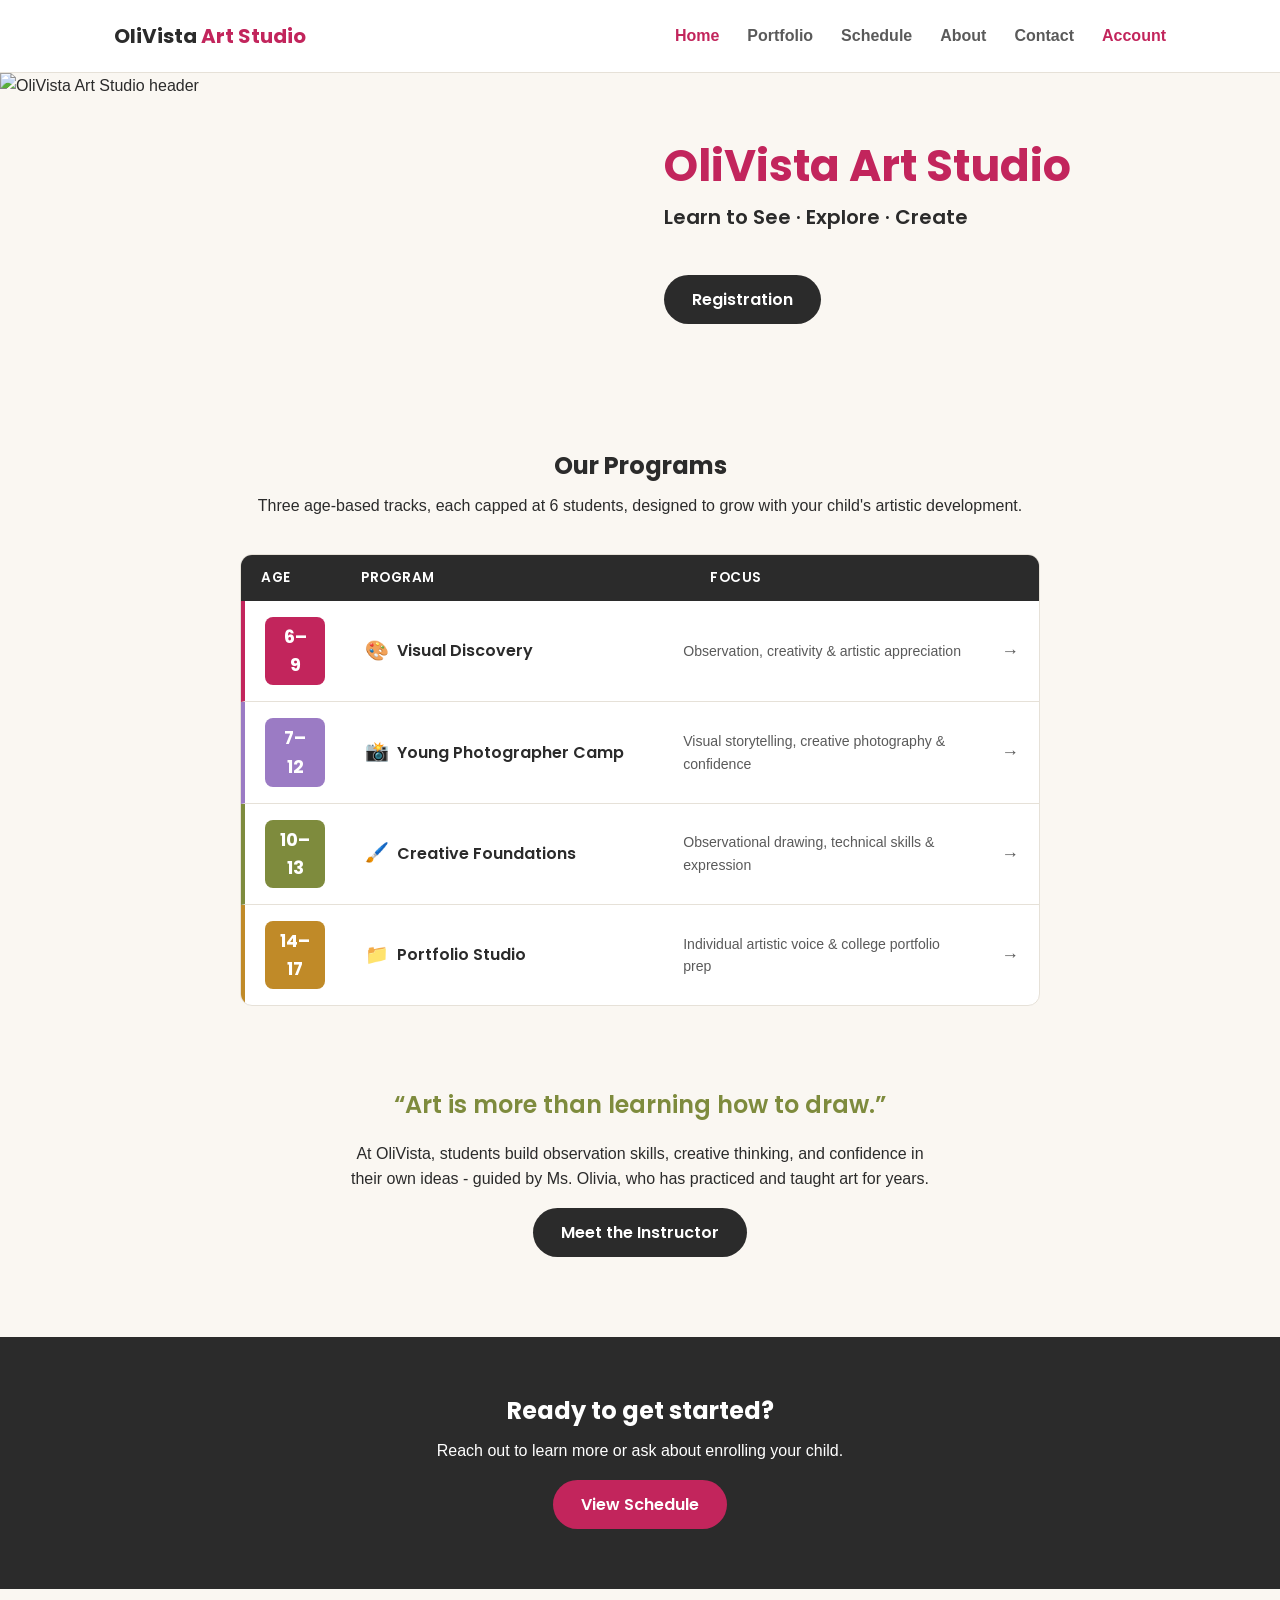
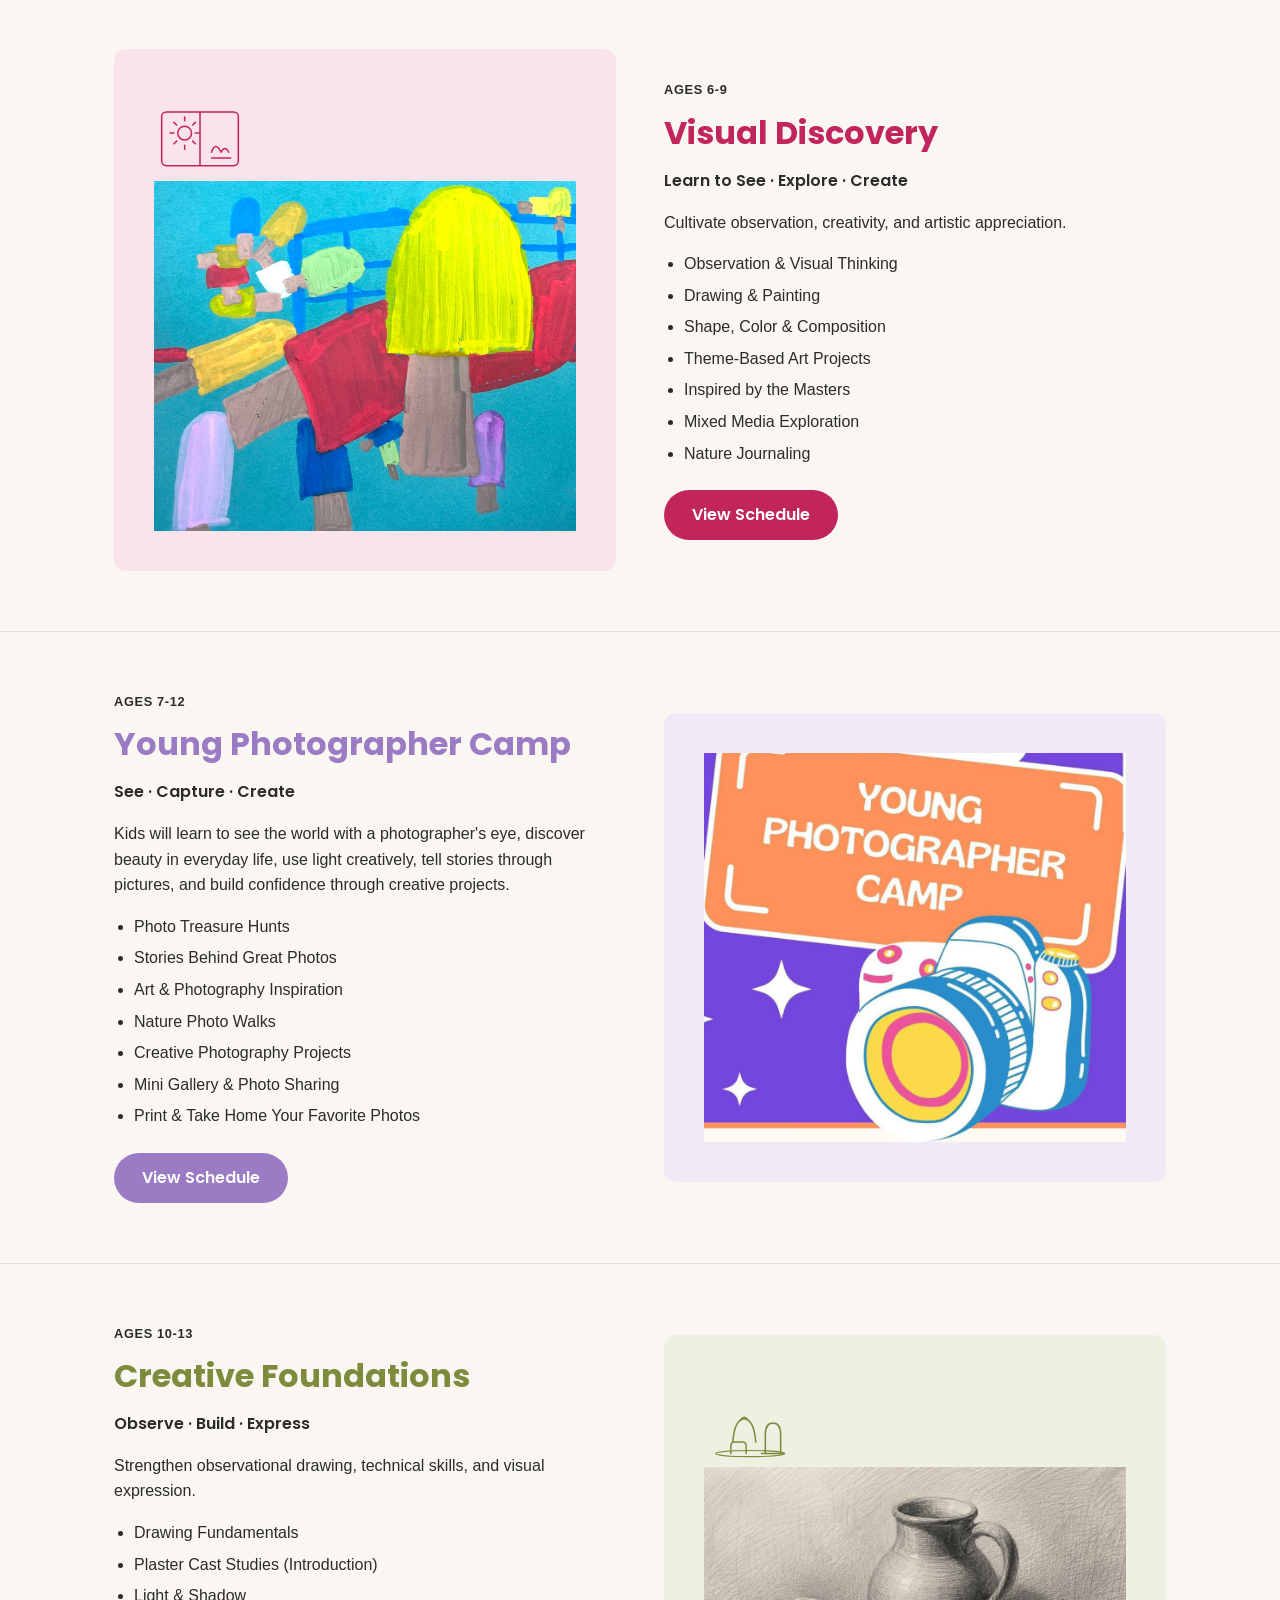
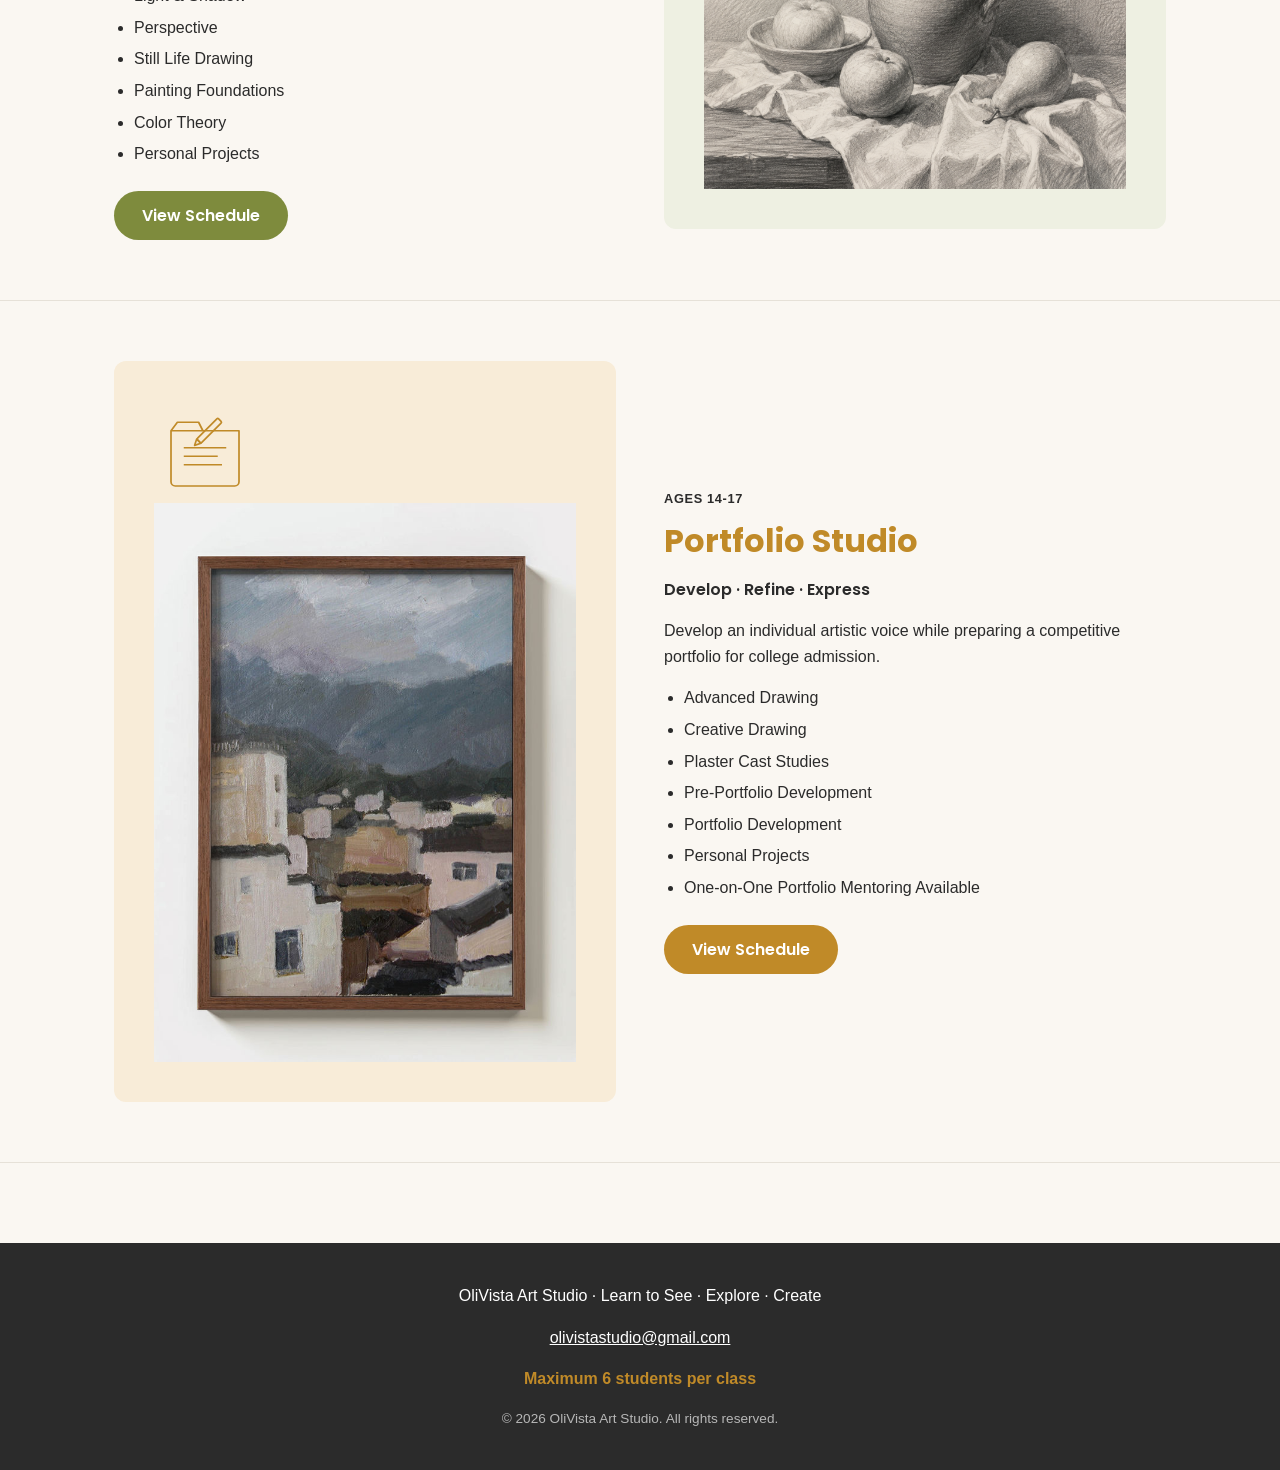
==== commit c19cb137: "refactor: remove programs tab from headers" ====
--- a/index.html
+++ b/index.html
@@ -20,8 +20,7 @@
   <a class="skip-link" href="#main-content">Skip to main content</a>
   <header class="site-header">
     <div class="container header-inner"> <a href="index.html" class="logo">OliVista <span>Art Studio</span></a>
-      <nav class="site-nav" id="site-nav"> <a href="index.html" class="is-active">Home</a> <a
-          href="index.html#programs">Programs</a>
+      <nav class="site-nav" id="site-nav"> <a href="index.html" class="is-active">Home</a>
         <a href="portfolio.html">Portfolio</a>
         <a href="schedule.html">Schedule</a>
         <a href="about.html">About</a> <a href="contact.html">Contact</a>
@@ -44,72 +43,74 @@
         </div>
       </div>
     </section>
-    <section id="programs" class="container programs-intro">
-      <h1>Our Programs</h1>
-      <p>Three age-based tracks, each capped at 6 students, designed
-        to grow with your child's artistic development.</p>
-    </section>
-
-    <!-- Age-to-Program Mapping -->
-    <section class="container age-mapping">
-      <div class="age-mapping-table">
-        <div class="age-mapping-header">
-          <div class="age-mapping-label">Age</div>
-          <div class="age-mapping-label">Program</div>
-          <div class="age-mapping-label">Focus</div>
-        </div>
-        <a href="#visual-discovery" class="age-mapping-row age-mapping-visual-discovery">
-          <div class="age-mapping-cell age-mapping-age">
-            <span class="age-mapping-badge">6–9</span>
+    <section id="programs" class="programs-overview">
+      <div class="container programs-intro">
+        <h1>Our Programs</h1>
+        <p>Three age-based tracks, each capped at 6 students, designed
+          to grow with your child's artistic development.</p>
+      </div>
+
+      <!-- Age-to-Program Mapping -->
+      <div class="container age-mapping">
+        <div class="age-mapping-table">
+          <div class="age-mapping-header">
+            <div class="age-mapping-label">Age</div>
+            <div class="age-mapping-label">Program</div>
+            <div class="age-mapping-label">Focus</div>
           </div>
-          <div class="age-mapping-cell age-mapping-program">
-            <span class="age-mapping-icon">🎨</span>
-            Visual Discovery
-          </div>
-          <div class="age-mapping-cell age-mapping-focus">
-            Observation, creativity &amp; artistic appreciation
-          </div>
-          <div class="age-mapping-arrow">→</div>
-        </a>
-        <a href="#young-photographer" class="age-mapping-row age-mapping-young-photographer">
-          <div class="age-mapping-cell age-mapping-age">
-            <span class="age-mapping-badge">7–12</span>
-          </div>
-          <div class="age-mapping-cell age-mapping-program">
-            <span class="age-mapping-icon">📸</span>
-            Young Photographer Camp
-          </div>
-          <div class="age-mapping-cell age-mapping-focus">
-            Visual storytelling, creative photography &amp; confidence
-          </div>
-          <div class="age-mapping-arrow">→</div>
-        </a>
-        <a href="#creative-foundations" class="age-mapping-row age-mapping-creative-foundations">
-          <div class="age-mapping-cell age-mapping-age">
-            <span class="age-mapping-badge">10–13</span>
-          </div>
-          <div class="age-mapping-cell age-mapping-program">
-            <span class="age-mapping-icon">🖌️</span>
-            Creative Foundations
-          </div>
-          <div class="age-mapping-cell age-mapping-focus">
-            Observational drawing, technical skills &amp; expression
-          </div>
-          <div class="age-mapping-arrow">→</div>
-        </a>
-        <a href="#portfolio-studio" class="age-mapping-row age-mapping-portfolio-studio">
-          <div class="age-mapping-cell age-mapping-age">
-            <span class="age-mapping-badge">14–17</span>
-          </div>
-          <div class="age-mapping-cell age-mapping-program">
-            <span class="age-mapping-icon">📁</span>
-            Portfolio Studio
-          </div>
-          <div class="age-mapping-cell age-mapping-focus">
-            Individual artistic voice &amp; college portfolio prep
-          </div>
-          <div class="age-mapping-arrow">→</div>
-        </a>
+          <a href="#visual-discovery" class="age-mapping-row age-mapping-visual-discovery">
+            <div class="age-mapping-cell age-mapping-age">
+              <span class="age-mapping-badge">6–9</span>
+            </div>
+            <div class="age-mapping-cell age-mapping-program">
+              <span class="age-mapping-icon">🎨</span>
+              Visual Discovery
+            </div>
+            <div class="age-mapping-cell age-mapping-focus">
+              Observation, creativity &amp; artistic appreciation
+            </div>
+            <div class="age-mapping-arrow">→</div>
+          </a>
+          <a href="#young-photographer" class="age-mapping-row age-mapping-young-photographer">
+            <div class="age-mapping-cell age-mapping-age">
+              <span class="age-mapping-badge">7–12</span>
+            </div>
+            <div class="age-mapping-cell age-mapping-program">
+              <span class="age-mapping-icon">📸</span>
+              Young Photographer Camp
+            </div>
+            <div class="age-mapping-cell age-mapping-focus">
+              Visual storytelling, creative photography &amp; confidence
+            </div>
+            <div class="age-mapping-arrow">→</div>
+          </a>
+          <a href="#creative-foundations" class="age-mapping-row age-mapping-creative-foundations">
+            <div class="age-mapping-cell age-mapping-age">
+              <span class="age-mapping-badge">10–13</span>
+            </div>
+            <div class="age-mapping-cell age-mapping-program">
+              <span class="age-mapping-icon">🖌️</span>
+              Creative Foundations
+            </div>
+            <div class="age-mapping-cell age-mapping-focus">
+              Observational drawing, technical skills &amp; expression
+            </div>
+            <div class="age-mapping-arrow">→</div>
+          </a>
+          <a href="#portfolio-studio" class="age-mapping-row age-mapping-portfolio-studio">
+            <div class="age-mapping-cell age-mapping-age">
+              <span class="age-mapping-badge">14–17</span>
+            </div>
+            <div class="age-mapping-cell age-mapping-program">
+              <span class="age-mapping-icon">📁</span>
+              Portfolio Studio
+            </div>
+            <div class="age-mapping-cell age-mapping-focus">
+              Individual artistic voice &amp; college portfolio prep
+            </div>
+            <div class="age-mapping-arrow">→</div>
+          </a>
+        </div>
       </div>
     </section>
 
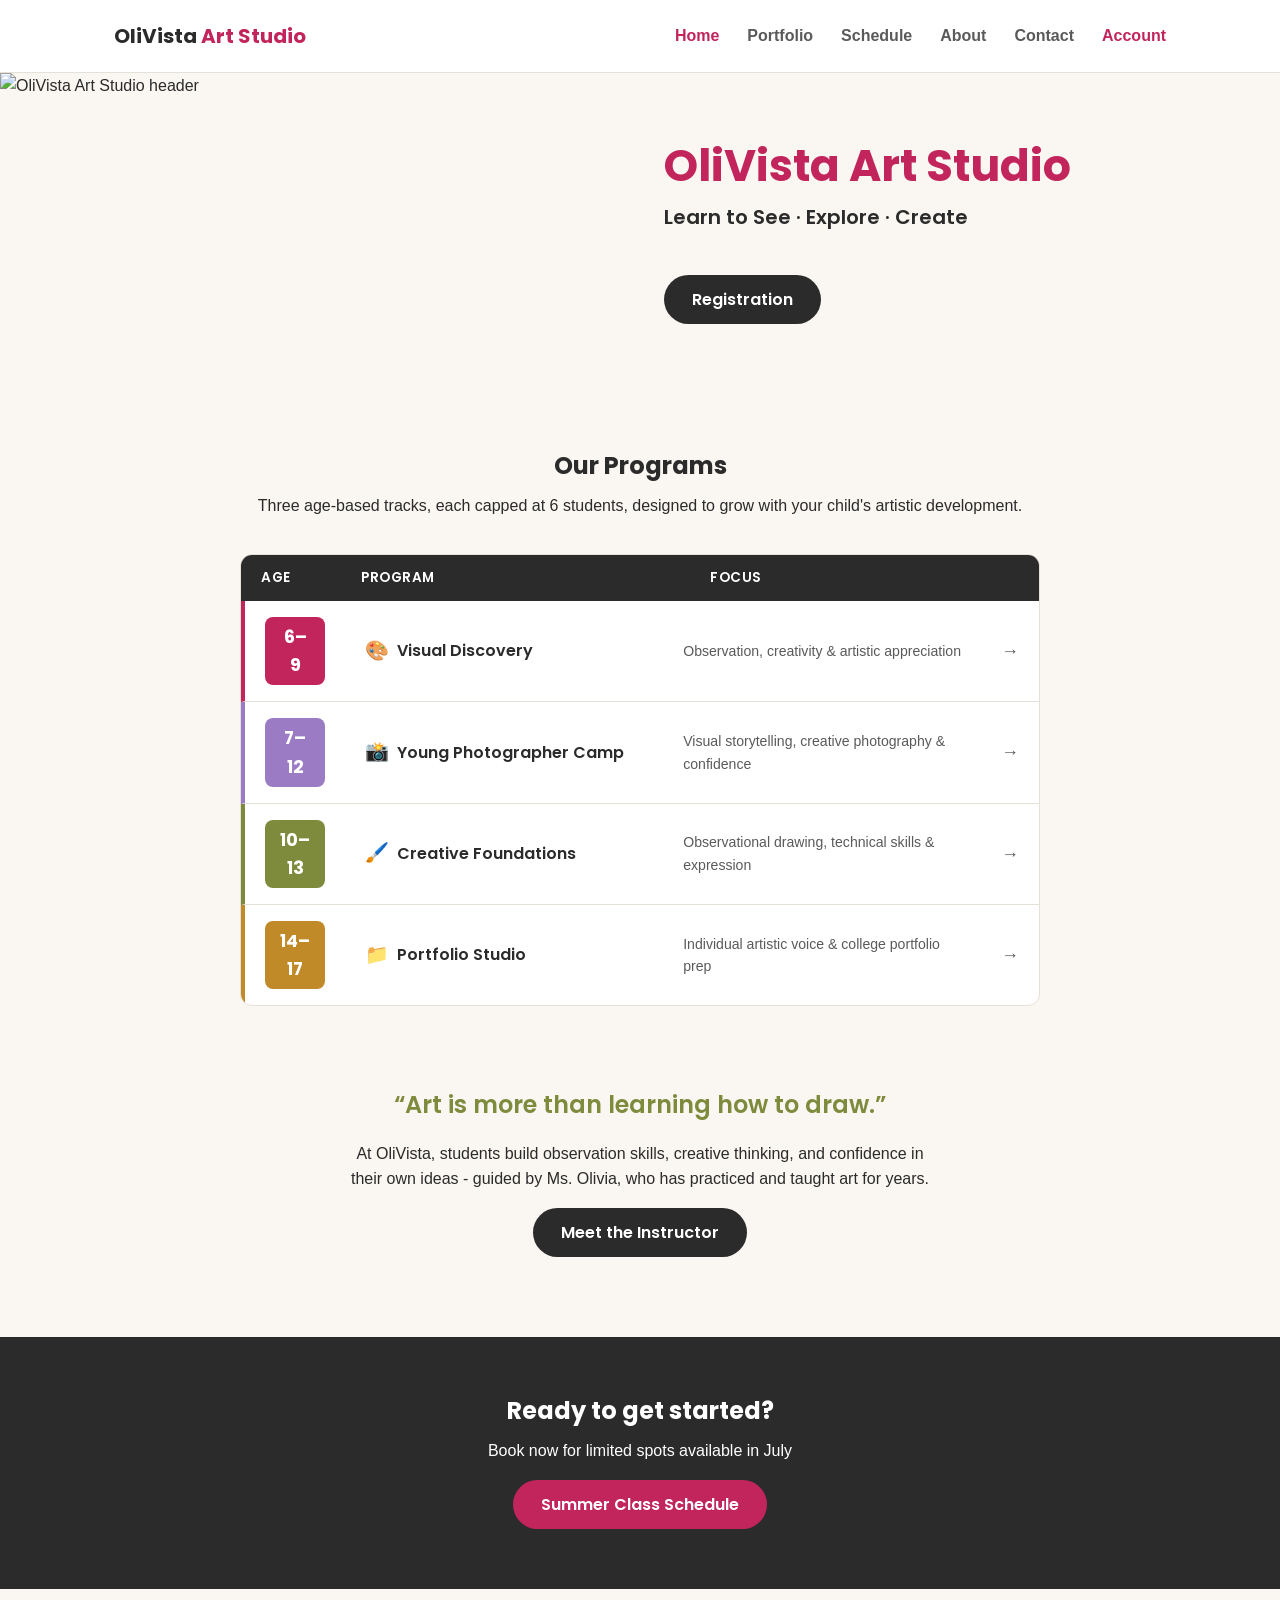
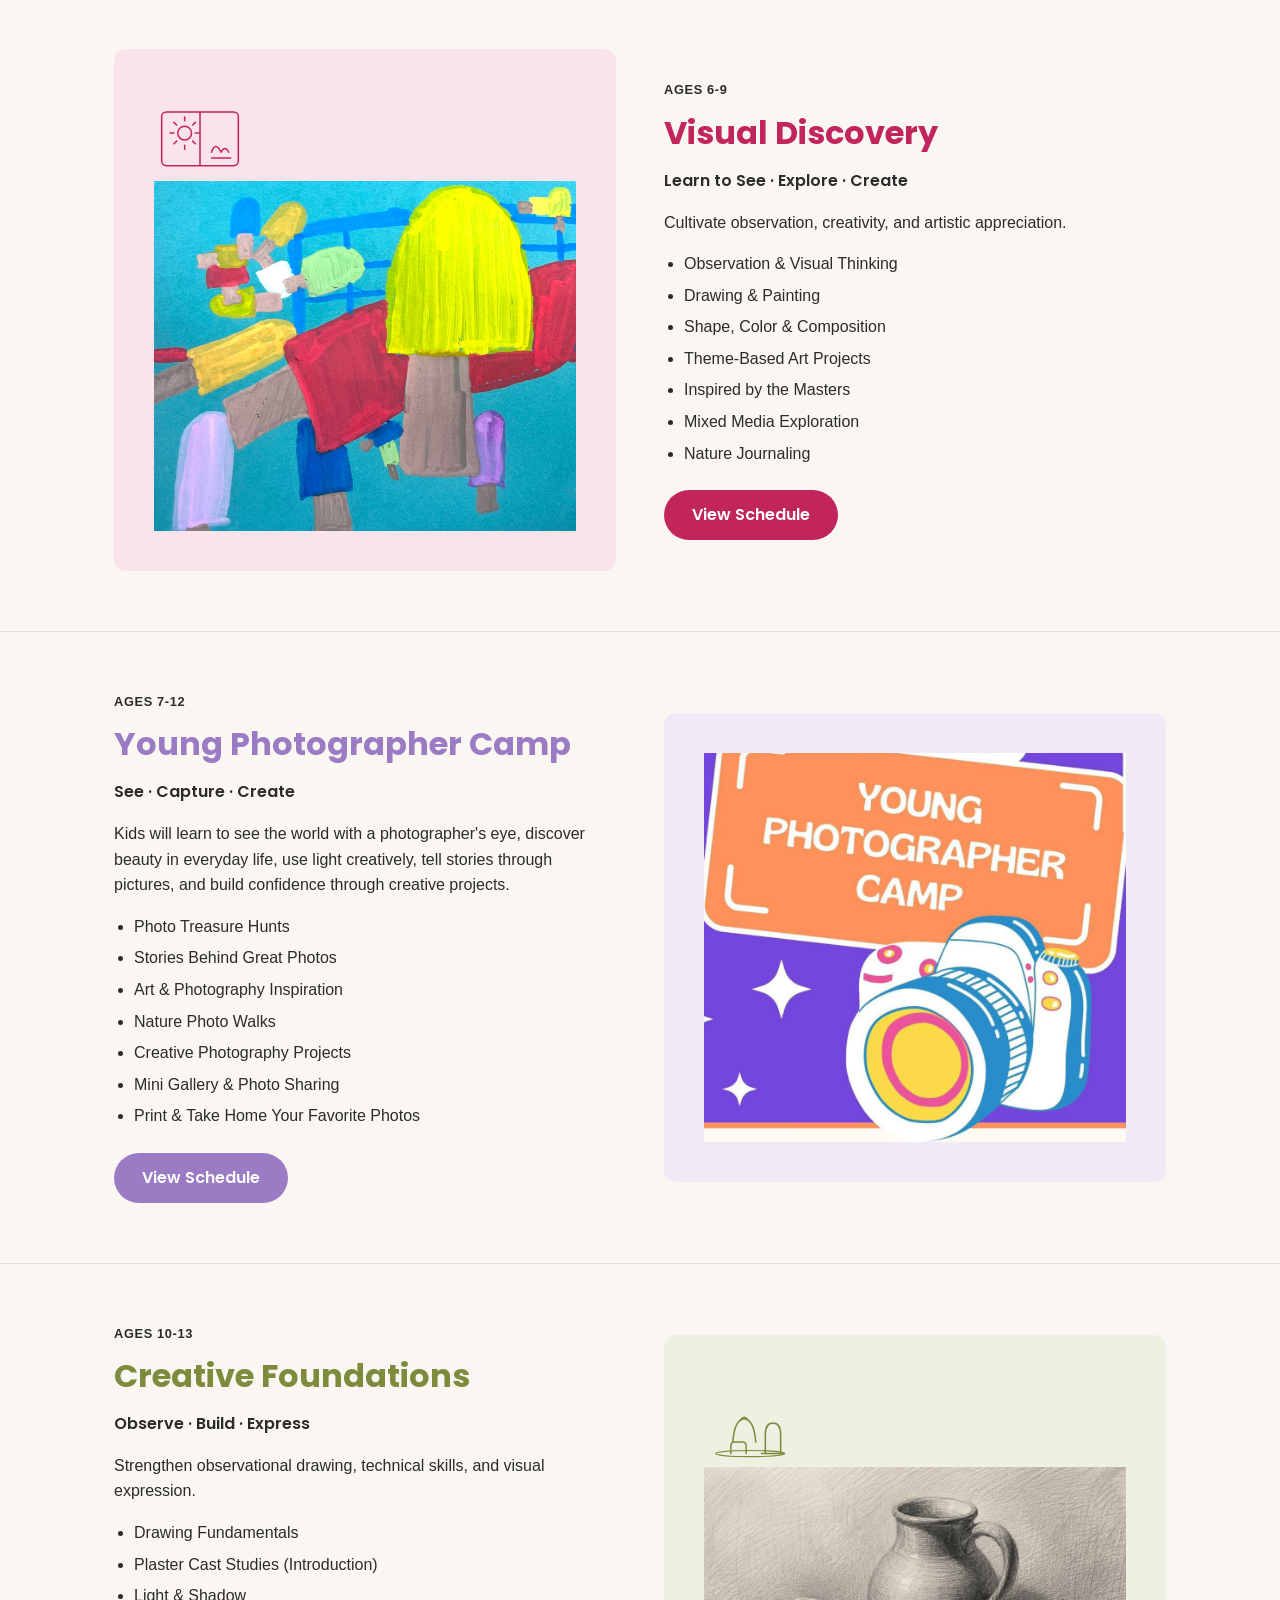
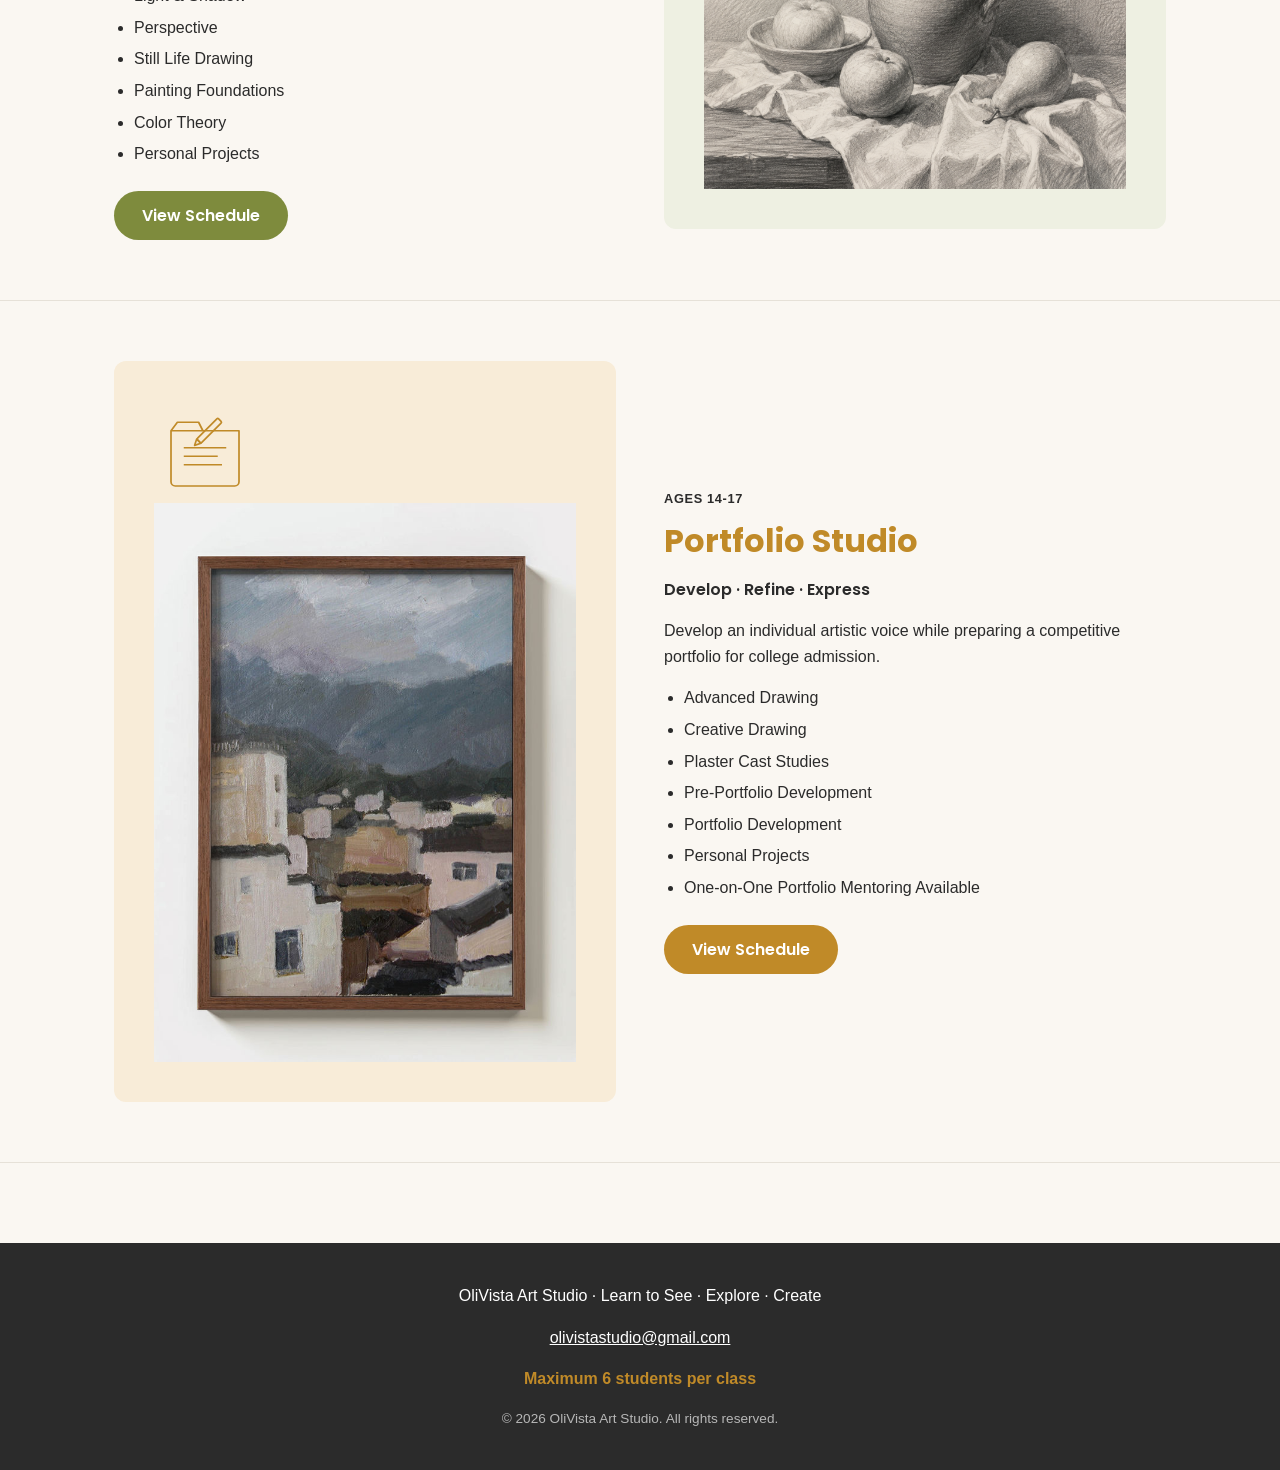
==== commit c3b2f1d9: "feat: promote July summer schedule" ====
--- a/index.html
+++ b/index.html
@@ -124,8 +124,8 @@
     <section class="cta-banner">
       <div class="container">
         <h2>Ready to get started?</h2>
-        <p>Reach out to learn more or ask about enrolling your child.</p>
-        <a class="btn" href="schedule.html">View Schedule</a>
+        <p>Book now for limited spots available in July</p>
+        <a class="btn" href="schedule.html">Summer Class Schedule</a>
       </div>
     </section>
 
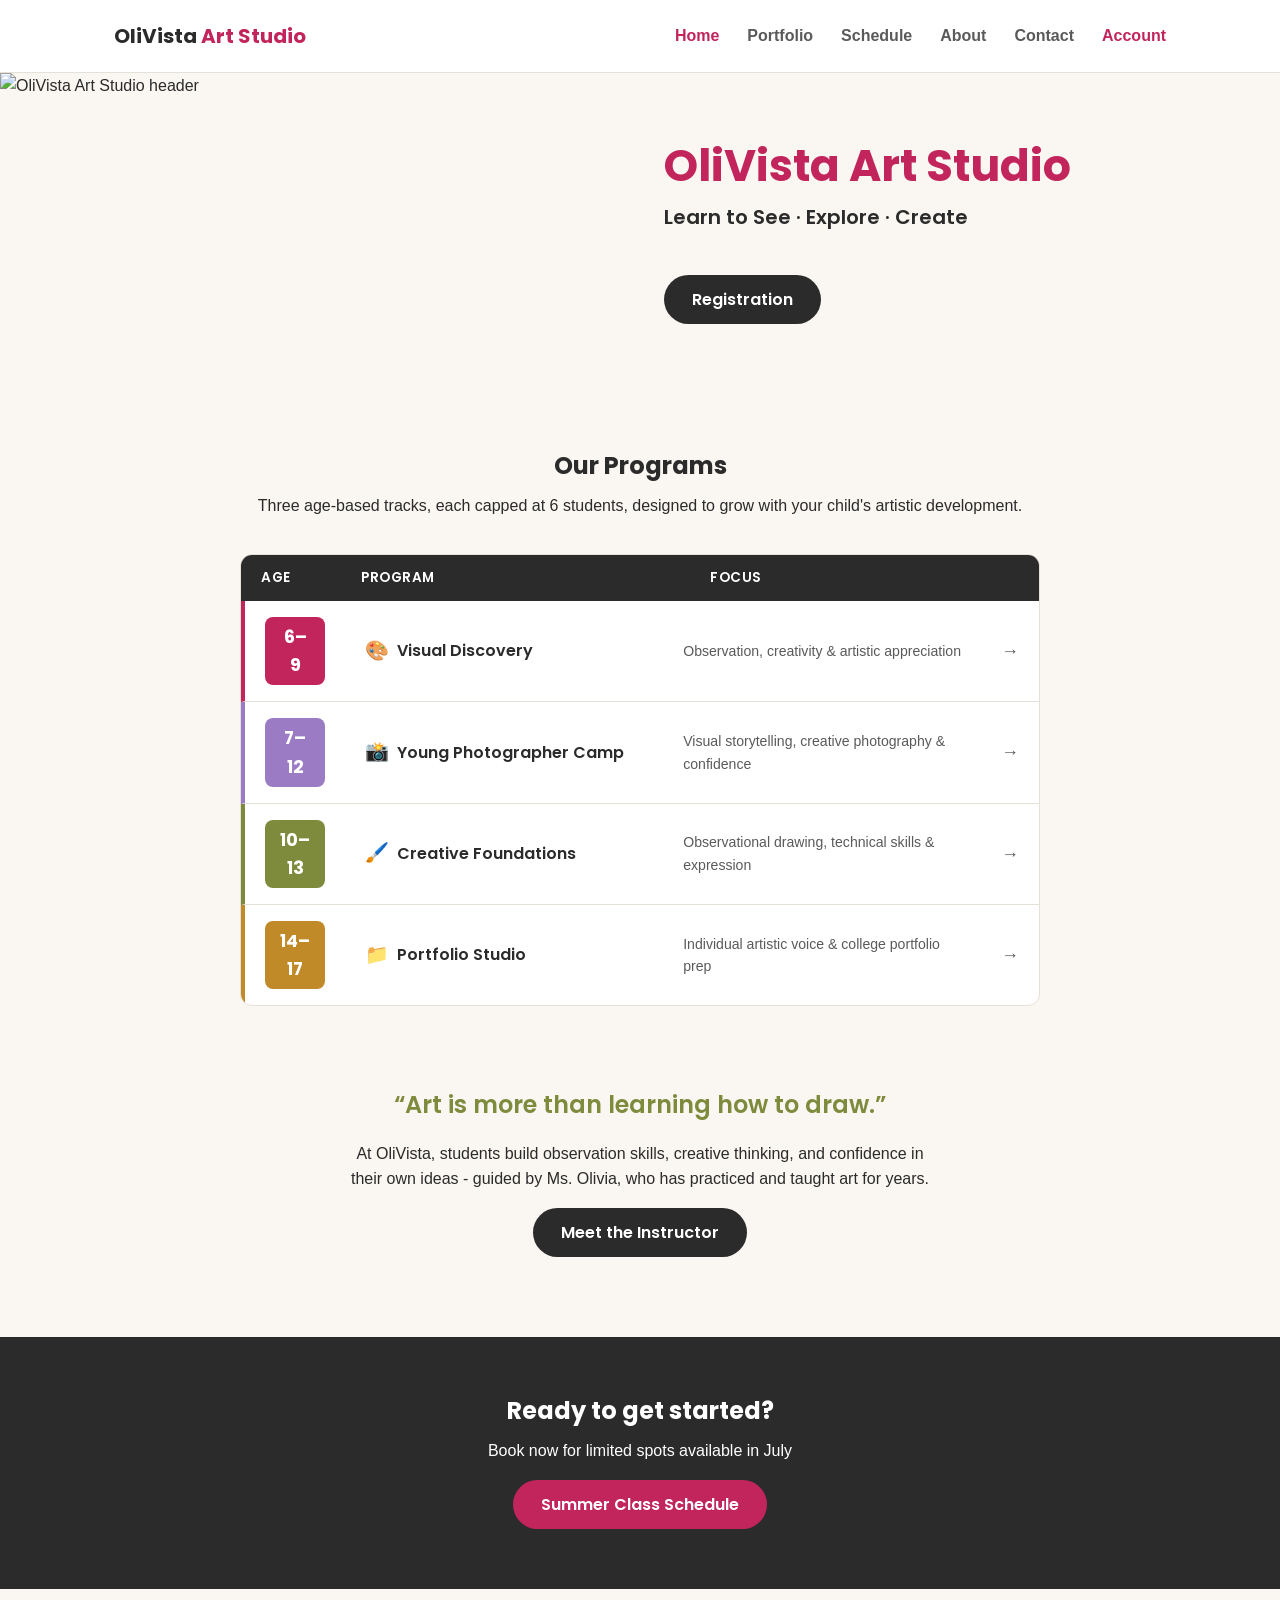
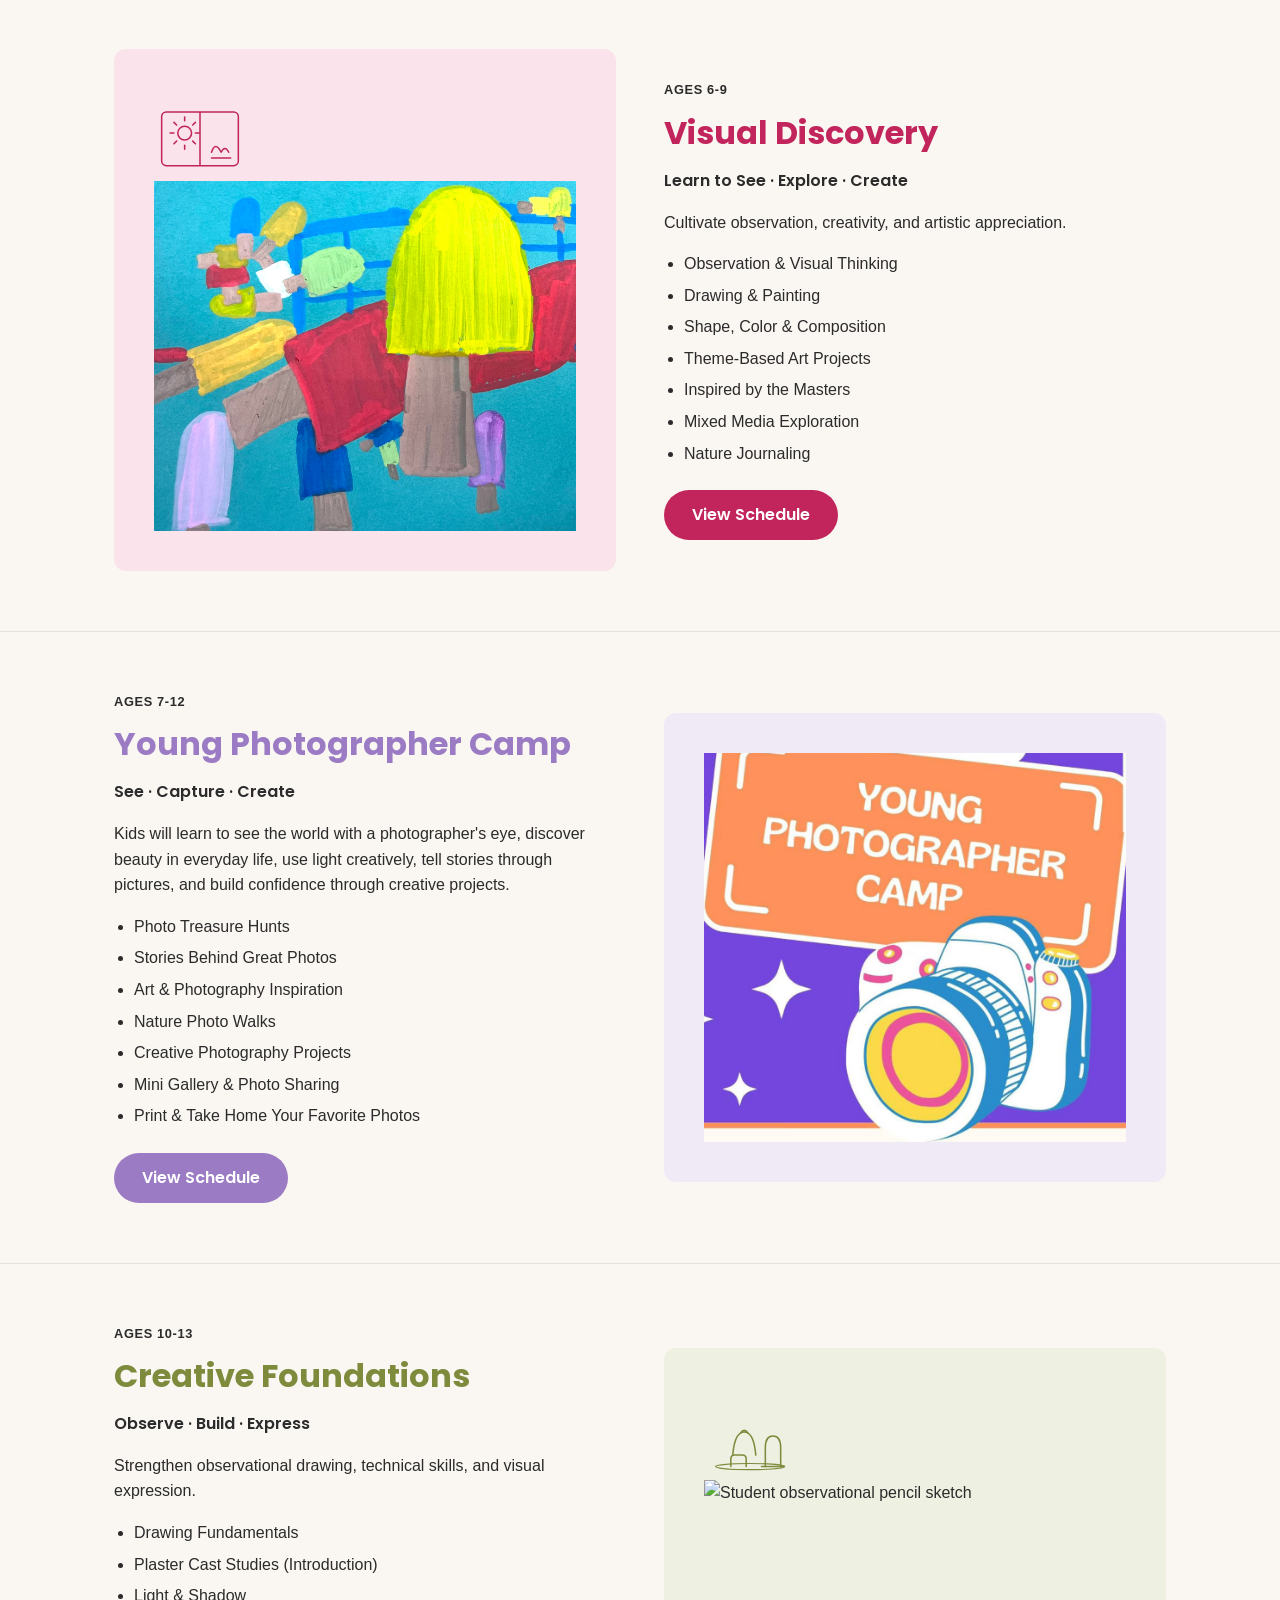
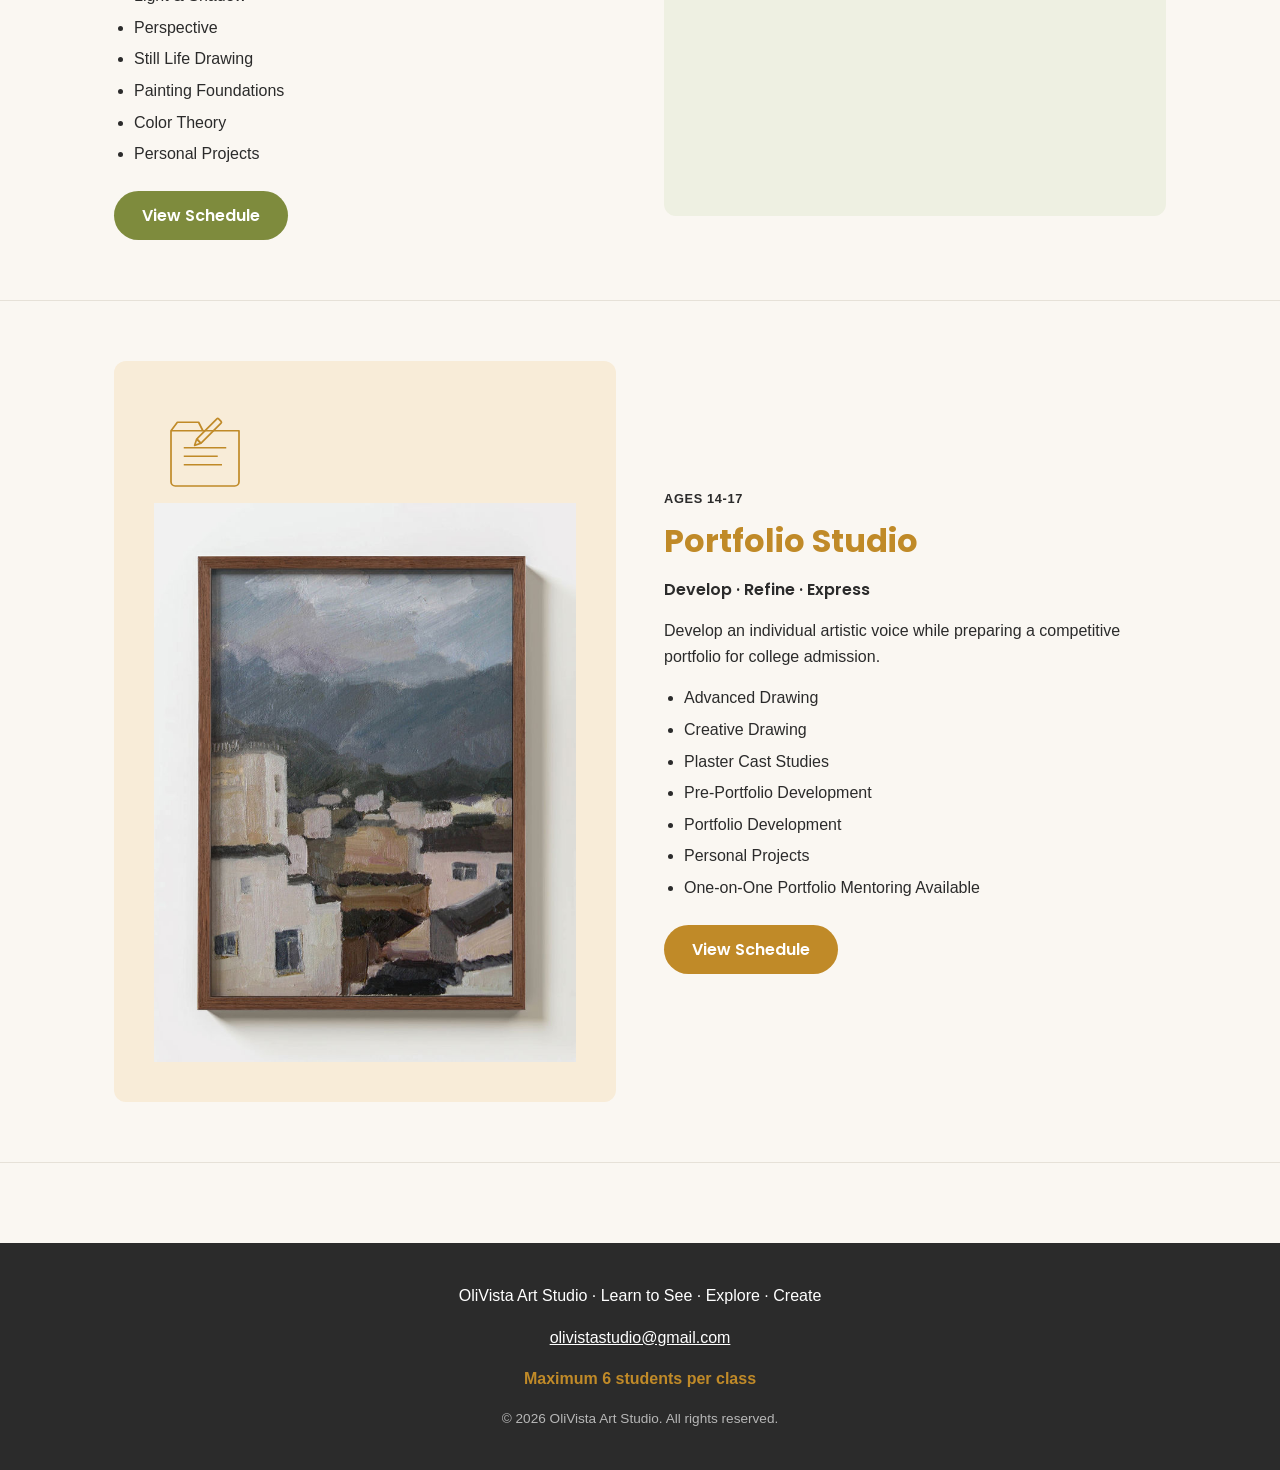
==== commit 3b919f07: "swapped sketch" ====
--- a/index.html
+++ b/index.html
@@ -204,7 +204,7 @@
         </div>
         <div class="program-visual"> <img src="assets/creative-foundations.svg" alt="Illustration of
               a still life with a plaster bust and a vase" width="92" height="92"><img
-            src="assets/art-class/student_sketch.png" alt="Student observational pencil sketch" width="400" height="403"
+            src="assets/art-class/sketch2.jpeg" alt="Student observational pencil sketch" width="380" height="267"
             class="program-photo"> </div>
       </div>
     </section>
@@ -248,4 +248,4 @@
   <script src="js/nav.js"></script>
 </body>
 
-</html>
+</html>
--- a/css/style.css
+++ b/css/style.css
@@ -806,6 +806,28 @@
   text-align: center;
 }
 
+.contact-location {
+  margin: 40px auto 0;
+  max-width: 900px;
+}
+
+.contact-location > p {
+  margin-bottom: 20px;
+}
+
+.contact-location a {
+  color: var(--color-visual-discovery);
+  font-weight: 600;
+}
+
+.contact-map {
+  width: 100%;
+  min-height: 360px;
+  border: 1px solid var(--color-border);
+  border-radius: var(--radius);
+  display: block;
+}
+
 .contact-grid {
   display: grid;
   grid-template-columns: repeat(2, 1fr);
@@ -825,6 +847,10 @@
 }
 
 @media (max-width: 600px) {
+  .contact-map {
+    min-height: 280px;
+  }
+
   .contact-grid {
     grid-template-columns: 1fr;
   }
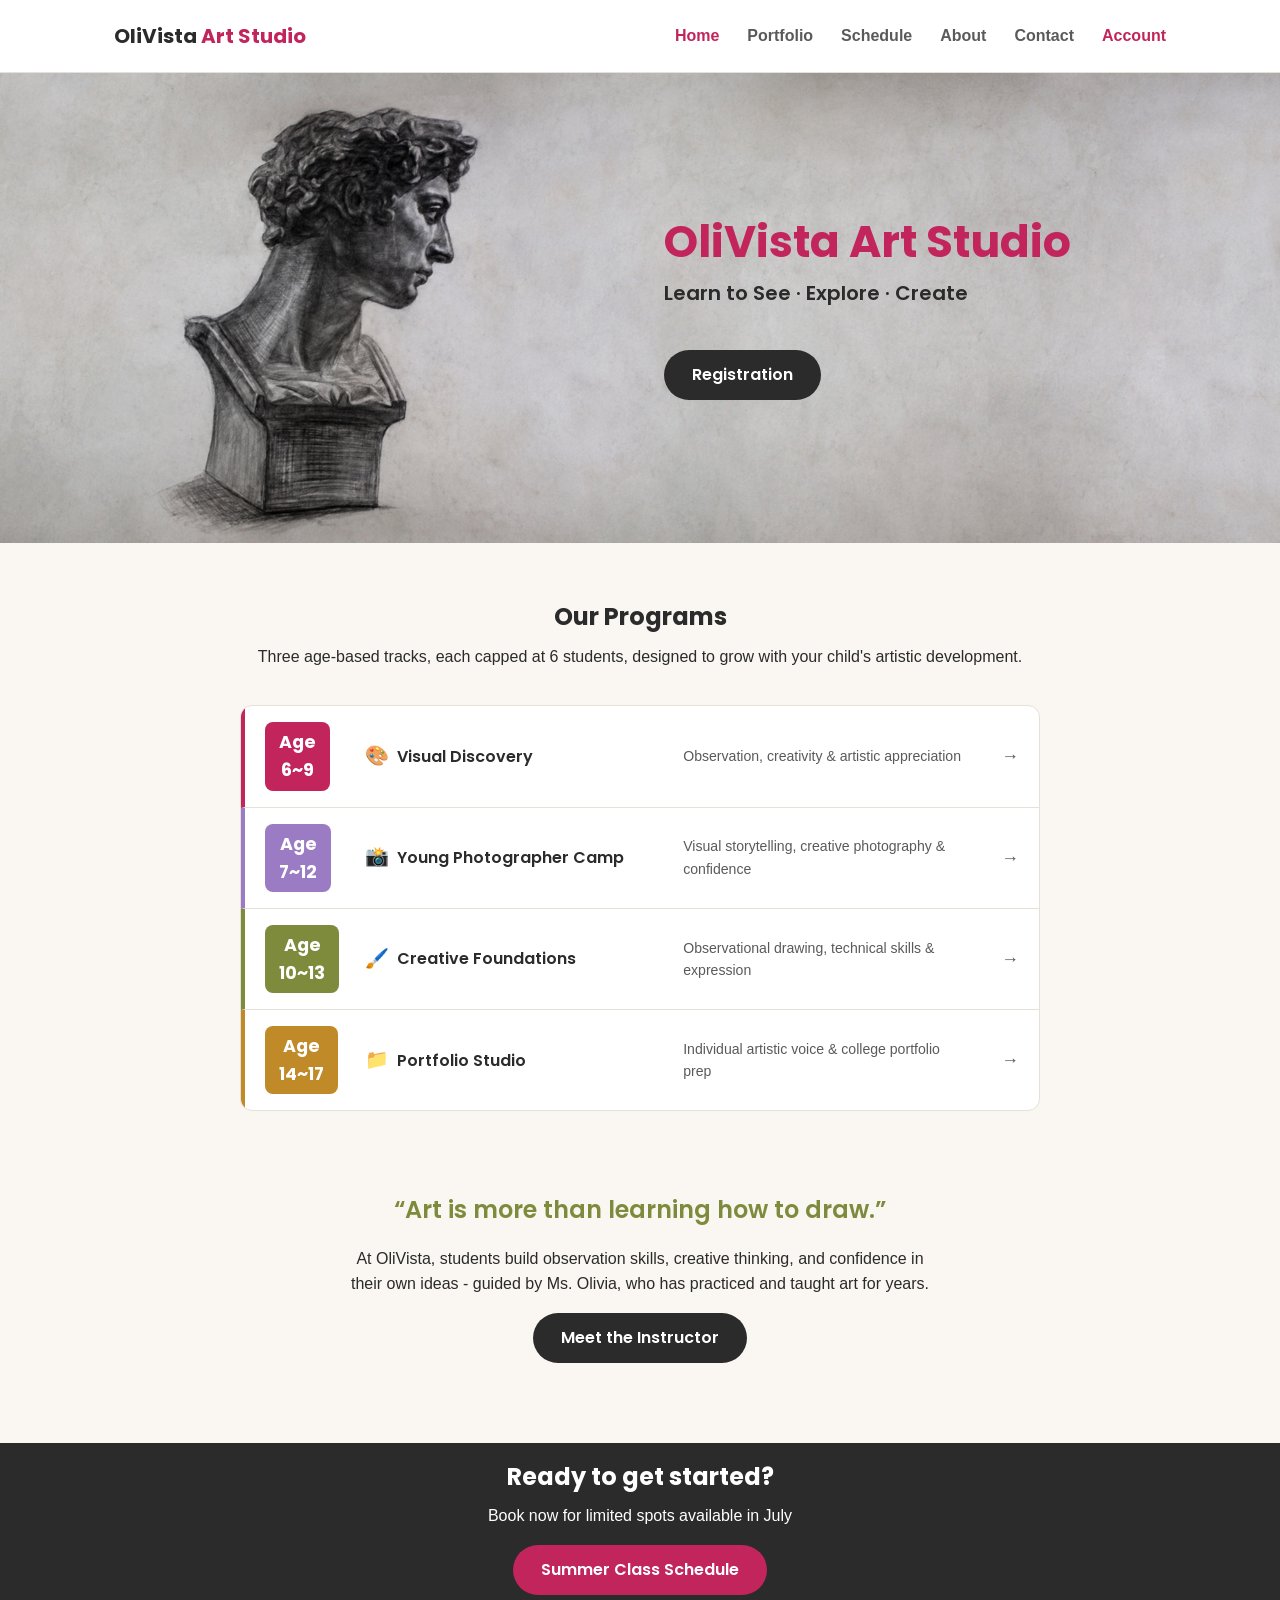
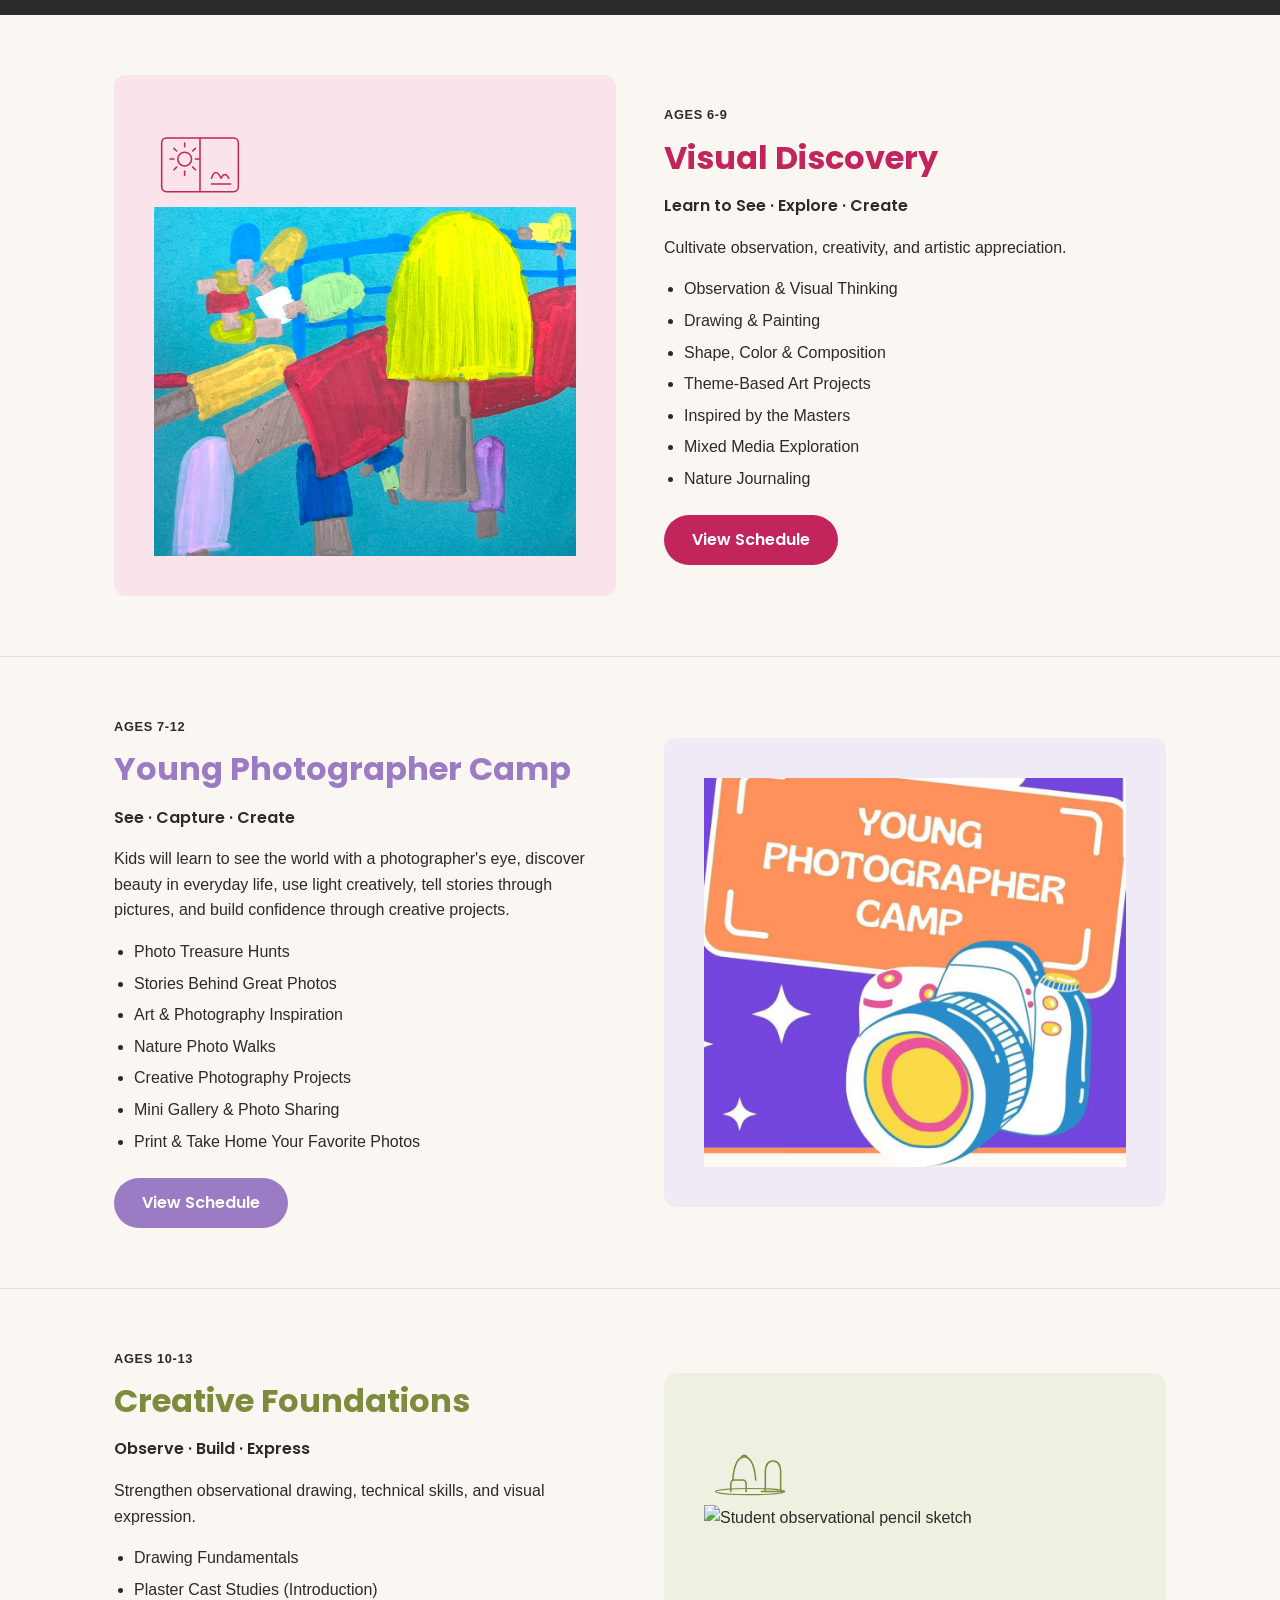
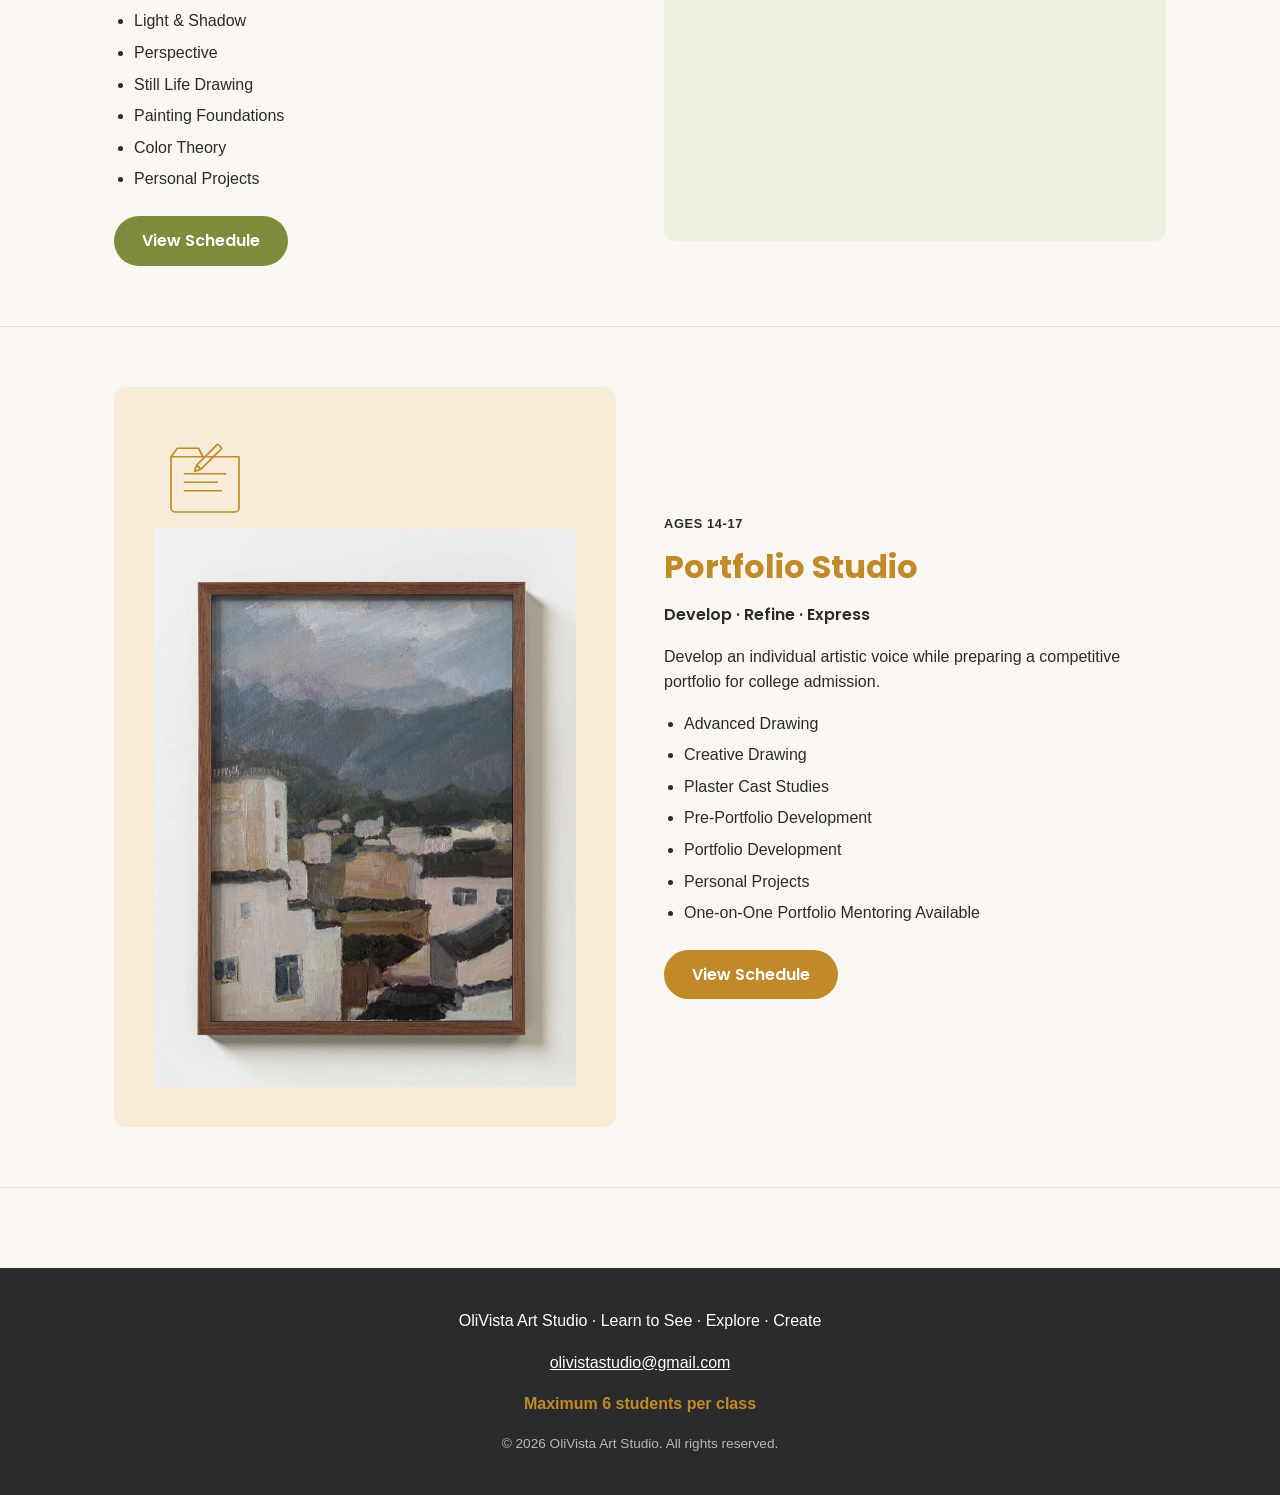
==== commit 2b3e2d97: "Add student account and photo upload" ====
--- a/index.html
+++ b/index.html
@@ -33,7 +33,7 @@
   </header>
   <main id="main-content">
     <section class="hero">
-      <div class="hero-banner"> <img src="assets/header_image.png" alt="OliVista Art Studio header" width="1252"
+      <div class="hero-banner"> <img src="assets/header_image.jpeg" alt="OliVista Art Studio header" width="1252"
           height="312">
         <div class="hero-overlay">
           <h1>OliVista Art Studio</h1>
@@ -53,14 +53,9 @@
       <!-- Age-to-Program Mapping -->
       <div class="container age-mapping">
         <div class="age-mapping-table">
-          <div class="age-mapping-header">
-            <div class="age-mapping-label">Age</div>
-            <div class="age-mapping-label">Program</div>
-            <div class="age-mapping-label">Focus</div>
-          </div>
           <a href="#visual-discovery" class="age-mapping-row age-mapping-visual-discovery">
             <div class="age-mapping-cell age-mapping-age">
-              <span class="age-mapping-badge">6–9</span>
+              <span class="age-mapping-badge">Age 6~9</span>
             </div>
             <div class="age-mapping-cell age-mapping-program">
               <span class="age-mapping-icon">🎨</span>
@@ -73,7 +68,7 @@
           </a>
           <a href="#young-photographer" class="age-mapping-row age-mapping-young-photographer">
             <div class="age-mapping-cell age-mapping-age">
-              <span class="age-mapping-badge">7–12</span>
+              <span class="age-mapping-badge">Age 7~12</span>
             </div>
             <div class="age-mapping-cell age-mapping-program">
               <span class="age-mapping-icon">📸</span>
@@ -86,7 +81,7 @@
           </a>
           <a href="#creative-foundations" class="age-mapping-row age-mapping-creative-foundations">
             <div class="age-mapping-cell age-mapping-age">
-              <span class="age-mapping-badge">10–13</span>
+              <span class="age-mapping-badge">Age 10~13</span>
             </div>
             <div class="age-mapping-cell age-mapping-program">
               <span class="age-mapping-icon">🖌️</span>
@@ -99,7 +94,7 @@
           </a>
           <a href="#portfolio-studio" class="age-mapping-row age-mapping-portfolio-studio">
             <div class="age-mapping-cell age-mapping-age">
-              <span class="age-mapping-badge">14–17</span>
+              <span class="age-mapping-badge">Age 14~17</span>
             </div>
             <div class="age-mapping-cell age-mapping-program">
               <span class="age-mapping-icon">📁</span>
--- a/css/style.css
+++ b/css/style.css
@@ -30,7 +30,9 @@
   line-height: 1.6;
 }
 
-h1, h2, h3 {
+h1,
+h2,
+h3 {
   font-family: var(--font-heading);
   font-weight: 700;
   line-height: 1.2;
@@ -45,7 +47,8 @@
   color: inherit;
 }
 
-img, svg {
+img,
+svg {
   max-width: 100%;
   display: block;
 }
@@ -54,7 +57,11 @@
   -webkit-tap-highlight-color: rgba(159, 117, 44, 0.2);
 }
 
-a, button, input, select, textarea {
+a,
+button,
+input,
+select,
+textarea {
   touch-action: manipulation;
 }
 
@@ -104,62 +111,371 @@
 }
 
 /* Admin CMS */
-.admin-body { background: #f4f0e9; }
-.admin-layout { min-height: 100vh; display: flex; }
-.admin-sidebar { width: 250px; flex: 0 0 250px; background: #2b2b2b; color: #fff; padding: 28px 18px; display: flex; flex-direction: column; }
-.admin-brand { color: #fff; font: 700 1.15rem var(--font-heading); text-decoration: none; padding: 0 12px 28px; }
-.admin-brand span { color: #e2ad48; }
-.admin-nav { display: grid; gap: 4px; }
-.admin-nav a, .admin-sidebar-footer a { color: #d8d2c8; text-decoration: none; border-radius: 8px; padding: 11px 12px; font-weight: 600; }
-.admin-nav a:hover, .admin-nav a.active { color: #fff; background: #4a4742; }
-.admin-sidebar-footer { margin-top: auto; display: grid; gap: 12px; }
-.admin-sidebar-footer .btn { color: #2b2b2b; background: #fff; }
-.admin-content { flex: 1; min-width: 0; padding: 52px clamp(24px, 5vw, 72px); }
-.admin-content h1 { font-size: clamp(2rem, 3vw, 3rem); }
-.admin-notice { background: #dcefdc; border: 1px solid #a9cfaa; border-radius: 8px; color: #285b2d; font-weight: 600; margin: 0 0 22px; padding: 11px 14px; }
-.stat-grid, .quick-link-grid { display: grid; grid-template-columns: repeat(3, minmax(0, 1fr)); gap: 18px; margin: 28px 0 52px; }
-.stat-card, .quick-link { background: #fff; border: 1px solid var(--color-border); border-radius: var(--radius); padding: 24px; text-decoration: none; box-shadow: 0 8px 24px rgba(43,43,43,.04); }
-.stat-card:hover, .quick-link:hover { transform: translateY(-2px); }
-.stat-number { display: block; color: var(--color-visual-discovery); font: 700 2.2rem var(--font-heading); }
-.stat-label { color: var(--color-text-muted); font-weight: 600; }
-.quick-link-grid { margin-top: 16px; }
-.quick-link h3 { font-size: 1rem; }
-.quick-link p { color: var(--color-text-muted); margin: 0; }
-.admin-crud-header { display: flex; align-items: center; justify-content: space-between; gap: 18px; margin-bottom: 22px; }
-.admin-table-wrapper { overflow-x: auto; background: #fff; border: 1px solid var(--color-border); border-radius: var(--radius); }
-.admin-table { width: 100%; border-collapse: collapse; min-width: 720px; }
-.admin-table th, .admin-table td { padding: 14px 16px; text-align: left; border-bottom: 1px solid var(--color-border); white-space: nowrap; }
-.admin-table th { background: #f8f5ef; font: 600 .8rem var(--font-heading); text-transform: uppercase; letter-spacing: .04em; }
-.admin-table tr:last-child td { border-bottom: 0; }
-.admin-table .btn { margin-right: 6px; padding: 7px 13px; font-size: .8rem; }
-.btn-sm { padding: 9px 16px; font-size: .85rem; }
-.btn-secondary { color: var(--color-text); background: #e8e2d8; }
-.btn-danger { background: #a63d47; }
-.admin-form { background: #fff; border: 1px solid var(--color-border); border-radius: var(--radius); padding: 26px; margin-bottom: 24px; max-width: 900px; }
-.admin-form label { display: block; margin: 0 0 16px; font-weight: 600; }
-.admin-form input, .admin-form textarea, .admin-form select { display: block; width: 100%; margin-top: 6px; border: 1px solid #d8d0c4; border-radius: 7px; padding: 10px 12px; font: inherit; background: #fff; }
-.admin-form .checkbox-label { display: flex; align-items: center; gap: 8px; }
-.admin-form .checkbox-label input { width: auto; margin: 0; }
-.admin-form textarea { min-height: 88px; resize: vertical; }
-.admin-form .form-row { display: grid; grid-template-columns: repeat(2, minmax(0, 1fr)); gap: 16px; }
-.day-picker { margin: 0 0 16px; padding: 14px; border: 1px solid var(--color-border); border-radius: 7px; }
-.day-picker legend { padding: 0 5px; font-weight: 600; }
-.day-picker .hint { color: var(--color-text-muted); font-size: .85rem; }
-.day-picker > div { display: flex; flex-wrap: wrap; gap: 8px 16px; }
-.day-picker label { display: inline-flex; align-items: center; gap: 6px; margin: 0; font-weight: 500; }
-.day-picker input { width: auto; margin: 0; }
-.form-actions { display: flex; gap: 10px; margin-top: 20px; }
-.status-badge { display: inline-block; padding: 3px 9px; border-radius: 999px; font-size: .8rem; font-weight: 600; background: #e8e2d8; }
-.status-confirmed { color: #35643b; background: #dcefdc; }
-.status-pending { color: #805b1d; background: #fff0c8; }
-.status-cancelled { color: #88343d; background: #f7d9dc; }
-.status-date-passed { color: #5c5d61; background: #ececef; }
-@media (max-width: 760px) { .admin-layout { display: block; } .admin-sidebar { width: 100%; padding: 18px; } .admin-brand { padding-bottom: 14px; } .admin-nav { display: flex; overflow-x: auto; } .admin-nav a { white-space: nowrap; } .admin-sidebar-footer { display: flex; margin-top: 14px; align-items: center; } .admin-content { padding: 32px 18px; } .stat-grid, .quick-link-grid, .admin-form .form-row { grid-template-columns: 1fr; margin-bottom: 30px; } }
-
-.btn-visual-discovery { background: var(--color-visual-discovery); }
-.btn-creative-foundations { background: var(--color-creative-foundations); }
-.btn-portfolio-studio { background: var(--color-portfolio-studio); }
-.btn-young-photographer { background: var(--color-young-photographer); }
+.admin-body {
+  background: #f4f0e9;
+}
+
+.admin-layout {
+  min-height: 100vh;
+  display: flex;
+}
+
+.admin-sidebar {
+  width: 250px;
+  flex: 0 0 250px;
+  background: #2b2b2b;
+  color: #fff;
+  padding: 28px 18px;
+  display: flex;
+  flex-direction: column;
+}
+
+.admin-brand {
+  color: #fff;
+  font: 700 1.15rem var(--font-heading);
+  text-decoration: none;
+  padding: 0 12px 28px;
+}
+
+.admin-brand span {
+  color: #e2ad48;
+}
+
+.admin-nav {
+  display: grid;
+  gap: 4px;
+}
+
+.admin-nav a,
+.admin-sidebar-footer a {
+  color: #d8d2c8;
+  text-decoration: none;
+  border-radius: 8px;
+  padding: 11px 12px;
+  font-weight: 600;
+}
+
+.admin-nav a:hover,
+.admin-nav a.active {
+  color: #fff;
+  background: #4a4742;
+}
+
+.admin-sidebar-footer {
+  margin-top: auto;
+  display: grid;
+  gap: 12px;
+}
+
+.admin-sidebar-footer .btn {
+  color: #2b2b2b;
+  background: #fff;
+}
+
+.admin-content {
+  flex: 1;
+  min-width: 0;
+  padding: 52px clamp(24px, 5vw, 72px);
+}
+
+.admin-content h1 {
+  font-size: clamp(2rem, 3vw, 3rem);
+}
+
+.admin-notice {
+  background: #dcefdc;
+  border: 1px solid #a9cfaa;
+  border-radius: 8px;
+  color: #285b2d;
+  font-weight: 600;
+  margin: 0 0 22px;
+  padding: 11px 14px;
+}
+
+.stat-grid,
+.quick-link-grid {
+  display: grid;
+  grid-template-columns: repeat(3, minmax(0, 1fr));
+  gap: 18px;
+  margin: 28px 0 52px;
+}
+
+.stat-card,
+.quick-link {
+  background: #fff;
+  border: 1px solid var(--color-border);
+  border-radius: var(--radius);
+  padding: 24px;
+  text-decoration: none;
+  box-shadow: 0 8px 24px rgba(43, 43, 43, .04);
+}
+
+.stat-card:hover,
+.quick-link:hover {
+  transform: translateY(-2px);
+}
+
+.stat-number {
+  display: block;
+  color: var(--color-visual-discovery);
+  font: 700 2.2rem var(--font-heading);
+}
+
+.stat-label {
+  color: var(--color-text-muted);
+  font-weight: 600;
+}
+
+.quick-link-grid {
+  margin-top: 16px;
+}
+
+.quick-link h3 {
+  font-size: 1rem;
+}
+
+.quick-link p {
+  color: var(--color-text-muted);
+  margin: 0;
+}
+
+.admin-crud-header {
+  display: flex;
+  align-items: center;
+  justify-content: space-between;
+  gap: 18px;
+  margin-bottom: 22px;
+}
+
+.admin-table-wrapper {
+  overflow-x: auto;
+  background: #fff;
+  border: 1px solid var(--color-border);
+  border-radius: var(--radius);
+}
+
+.admin-table {
+  width: 100%;
+  border-collapse: collapse;
+  min-width: 720px;
+}
+
+.admin-table th,
+.admin-table td {
+  padding: 14px 16px;
+  text-align: left;
+  border-bottom: 1px solid var(--color-border);
+  white-space: nowrap;
+}
+
+.admin-table th {
+  background: #f8f5ef;
+  font: 600 .8rem var(--font-heading);
+  text-transform: uppercase;
+  letter-spacing: .04em;
+}
+
+.admin-table tr:last-child td {
+  border-bottom: 0;
+}
+
+.admin-table .btn {
+  margin-right: 6px;
+  padding: 7px 13px;
+  font-size: .8rem;
+}
+
+.btn-sm {
+  padding: 9px 16px;
+  font-size: .85rem;
+}
+
+.btn-secondary {
+  color: var(--color-text);
+  background: #e8e2d8;
+}
+
+.btn-danger {
+  background: #a63d47;
+}
+
+.admin-form {
+  background: #fff;
+  border: 1px solid var(--color-border);
+  border-radius: var(--radius);
+  padding: 26px;
+  margin-bottom: 24px;
+  max-width: 900px;
+}
+
+.admin-form label {
+  display: block;
+  margin: 0 0 16px;
+  font-weight: 600;
+}
+
+.admin-form input,
+.admin-form textarea,
+.admin-form select {
+  display: block;
+  width: 100%;
+  margin-top: 6px;
+  border: 1px solid #d8d0c4;
+  border-radius: 7px;
+  padding: 10px 12px;
+  font: inherit;
+  background: #fff;
+}
+
+.admin-form .checkbox-label {
+  display: flex;
+  align-items: center;
+  gap: 8px;
+}
+
+.admin-form .checkbox-label input {
+  width: auto;
+  margin: 0;
+}
+
+.admin-form textarea {
+  min-height: 88px;
+  resize: vertical;
+}
+
+.admin-form .form-row {
+  display: grid;
+  grid-template-columns: repeat(2, minmax(0, 1fr));
+  gap: 16px;
+}
+
+.day-picker {
+  margin: 0 0 16px;
+  padding: 14px;
+  border: 1px solid var(--color-border);
+  border-radius: 7px;
+}
+
+.day-picker legend {
+  padding: 0 5px;
+  font-weight: 600;
+}
+
+.day-picker .hint {
+  color: var(--color-text-muted);
+  font-size: .85rem;
+}
+
+.day-picker>div {
+  display: flex;
+  flex-wrap: wrap;
+  gap: 8px 16px;
+}
+
+.day-picker label {
+  display: inline-flex;
+  align-items: center;
+  gap: 6px;
+  margin: 0;
+  font-weight: 500;
+}
+
+.day-picker input {
+  width: auto;
+  margin: 0;
+}
+
+.form-actions {
+  display: flex;
+  gap: 10px;
+  margin-top: 20px;
+}
+
+.status-badge {
+  display: inline-block;
+  padding: 3px 9px;
+  border-radius: 999px;
+  font-size: .8rem;
+  font-weight: 600;
+  background: #e8e2d8;
+}
+
+.status-confirmed {
+  color: #35643b;
+  background: #dcefdc;
+}
+
+.status-pending {
+  color: #805b1d;
+  background: #fff0c8;
+}
+
+.status-cancelled {
+  color: #88343d;
+  background: #f7d9dc;
+}
+
+.status-date-passed {
+  color: #5c5d61;
+  background: #ececef;
+}
+
+@media (max-width: 760px) {
+  .admin-layout {
+    display: block;
+  }
+
+  .admin-sidebar {
+    width: 100%;
+    padding: 18px;
+  }
+
+  .admin-brand {
+    padding-bottom: 14px;
+  }
+
+  .admin-nav {
+    display: flex;
+    overflow-x: auto;
+  }
+
+  .admin-nav a {
+    white-space: nowrap;
+  }
+
+  .admin-sidebar-footer {
+    display: flex;
+    margin-top: 14px;
+    align-items: center;
+  }
+
+  .admin-content {
+    padding: 32px 18px;
+  }
+
+  .stat-grid,
+  .quick-link-grid,
+  .admin-form .form-row {
+    grid-template-columns: 1fr;
+    margin-bottom: 30px;
+  }
+}
+
+.btn-visual-discovery {
+  background: var(--color-visual-discovery);
+}
+
+.btn-creative-foundations {
+  background: var(--color-creative-foundations);
+}
+
+.btn-portfolio-studio {
+  background: var(--color-portfolio-studio);
+}
+
+.btn-young-photographer {
+  background: var(--color-young-photographer);
+}
 
 /* Header */
 .site-header {
@@ -449,10 +765,21 @@
   letter-spacing: 0.05em;
 }
 
-.teaser-visual-discovery { background: var(--color-visual-discovery); }
-.teaser-creative-foundations { background: var(--color-creative-foundations); }
-.teaser-portfolio-studio { background: var(--color-portfolio-studio); }
-.teaser-young-photographer { background: var(--color-young-photographer); }
+.teaser-visual-discovery {
+  background: var(--color-visual-discovery);
+}
+
+.teaser-creative-foundations {
+  background: var(--color-creative-foundations);
+}
+
+.teaser-portfolio-studio {
+  background: var(--color-portfolio-studio);
+}
+
+.teaser-young-photographer {
+  background: var(--color-young-photographer);
+}
 
 /* Philosophy teaser */
 .philosophy-teaser {
@@ -475,7 +802,7 @@
   background: var(--color-text);
   color: #fff;
   text-align: center;
-  padding: 60px 24px;
+  padding: 20px 24px;
 }
 
 .cta-banner h2 {
@@ -543,19 +870,41 @@
   object-fit: contain;
 }
 
-.program-visual-discovery .program-visual { background: #fbe3ec; }
-.program-creative-foundations .program-visual { background: #eef0e2; }
-.program-portfolio-studio .program-visual { background: #f8ecd8; }
-.program-young-photographer .program-visual { background: #f0eaf6; }
+.program-visual-discovery .program-visual {
+  background: #fbe3ec;
+}
+
+.program-creative-foundations .program-visual {
+  background: #eef0e2;
+}
+
+.program-portfolio-studio .program-visual {
+  background: #f8ecd8;
+}
+
+.program-young-photographer .program-visual {
+  background: #f0eaf6;
+}
 
 .program-content h2 {
   font-size: 2rem;
 }
 
-.program-visual-discovery h2 { color: var(--color-visual-discovery); }
-.program-creative-foundations h2 { color: var(--color-creative-foundations); }
-.program-portfolio-studio h2 { color: var(--color-portfolio-studio); }
-.program-young-photographer h2 { color: var(--color-young-photographer); }
+.program-visual-discovery h2 {
+  color: var(--color-visual-discovery);
+}
+
+.program-creative-foundations h2 {
+  color: var(--color-creative-foundations);
+}
+
+.program-portfolio-studio h2 {
+  color: var(--color-portfolio-studio);
+}
+
+.program-young-photographer h2 {
+  color: var(--color-young-photographer);
+}
 
 .program-tagline {
   font-family: var(--font-heading);
@@ -685,10 +1034,21 @@
 }
 
 /* Accent left border on rows */
-.age-mapping-visual-discovery { border-left: 4px solid var(--color-visual-discovery); }
-.age-mapping-creative-foundations { border-left: 4px solid var(--color-creative-foundations); }
-.age-mapping-portfolio-studio { border-left: 4px solid var(--color-portfolio-studio); }
-.age-mapping-young-photographer { border-left: 4px solid var(--color-young-photographer); }
+.age-mapping-visual-discovery {
+  border-left: 4px solid var(--color-visual-discovery);
+}
+
+.age-mapping-creative-foundations {
+  border-left: 4px solid var(--color-creative-foundations);
+}
+
+.age-mapping-portfolio-studio {
+  border-left: 4px solid var(--color-portfolio-studio);
+}
+
+.age-mapping-young-photographer {
+  border-left: 4px solid var(--color-young-photographer);
+}
 
 @media (max-width: 720px) {
   .age-mapping {
@@ -777,7 +1137,10 @@
   }
 }
 
-.about-intro, .about-bio, .about-philosophy, .about-class-size {
+.about-intro,
+.about-bio,
+.about-philosophy,
+.about-class-size {
   padding: 40px 24px;
   max-width: 720px;
   margin: 0 auto;
@@ -811,7 +1174,7 @@
   max-width: 900px;
 }
 
-.contact-location > p {
+.contact-location>p {
   margin-bottom: 20px;
 }
 
@@ -1127,6 +1490,7 @@
   .calendar-grid-wrapper {
     display: none;
   }
+
   .calendar-mobile {
     display: block;
   }
@@ -1885,7 +2249,10 @@
 }
 
 @media (prefers-reduced-motion: reduce) {
-  *, *::before, *::after {
+
+  *,
+  *::before,
+  *::after {
     animation-duration: 0.01ms !important;
     animation-iteration-count: 1 !important;
     scroll-behavior: auto !important;
@@ -1995,14 +2362,37 @@
   border-radius: 999px;
 }
 
-.portfolio-visual-discovery h2 { color: var(--color-visual-discovery); }
-.portfolio-visual-discovery .portfolio-age-badge { background: var(--color-visual-discovery); }
-.portfolio-creative-foundations h2 { color: var(--color-creative-foundations); }
-.portfolio-creative-foundations .portfolio-age-badge { background: var(--color-creative-foundations); }
-.portfolio-portfolio-studio h2 { color: var(--color-portfolio-studio); }
-.portfolio-portfolio-studio .portfolio-age-badge { background: var(--color-portfolio-studio); }
-.portfolio-young-photographer h2 { color: var(--color-young-photographer); }
-.portfolio-young-photographer .portfolio-age-badge { background: var(--color-young-photographer); }
+.portfolio-visual-discovery h2 {
+  color: var(--color-visual-discovery);
+}
+
+.portfolio-visual-discovery .portfolio-age-badge {
+  background: var(--color-visual-discovery);
+}
+
+.portfolio-creative-foundations h2 {
+  color: var(--color-creative-foundations);
+}
+
+.portfolio-creative-foundations .portfolio-age-badge {
+  background: var(--color-creative-foundations);
+}
+
+.portfolio-portfolio-studio h2 {
+  color: var(--color-portfolio-studio);
+}
+
+.portfolio-portfolio-studio .portfolio-age-badge {
+  background: var(--color-portfolio-studio);
+}
+
+.portfolio-young-photographer h2 {
+  color: var(--color-young-photographer);
+}
+
+.portfolio-young-photographer .portfolio-age-badge {
+  background: var(--color-young-photographer);
+}
 
 .portfolio-row {
   display: flex;
@@ -2085,9 +2475,262 @@
   justify-content: center;
 }
 
+/* ===== Account page ===== */
+.account-page {
+  max-width: 800px;
+  margin: 3rem auto;
+  padding: 0 24px;
+}
+
+.account-header {
+  margin-bottom: 2rem;
+}
+
+.account-header h2 {
+  font-family: var(--font-heading);
+  font-weight: 500;
+  font-size: 2rem;
+}
+
+.account-email {
+  color: var(--color-text-muted);
+  margin-bottom: 1rem;
+}
+
+/* Tab navigation */
+.account-tabs {
+  display: flex;
+  gap: 0.5rem;
+  margin-bottom: 2rem;
+  border-bottom: 1px solid var(--color-border);
+  padding-bottom: 0.5rem;
+}
+
+.account-tab {
+  padding: 0.5rem 1rem;
+  background: none;
+  border: none;
+  font-size: 0.9rem;
+  cursor: pointer;
+  color: var(--color-text-muted);
+  border-radius: 4px 4px 0 0;
+  position: relative;
+}
+
+.account-tab.active {
+  color: var(--color-text);
+  background: var(--color-surface);
+  border: 1px solid var(--color-border);
+  border-bottom: 1px solid var(--color-surface);
+}
+
+.account-tab:hover:not(.active) {
+  color: var(--color-text);
+}
+
+/* Tab content sections */
+.account-section {
+  display: none;
+}
+
+.account-section.active {
+  display: block;
+}
+
+/* Profile & Security section */
+.profile-form {
+  display: flex;
+  flex-direction: column;
+  gap: 1rem;
+}
+
+.profile-form label {
+  display: flex;
+  flex-direction: column;
+  gap: 0.25rem;
+}
+
+.profile-form input,
+.profile-form textarea {
+  padding: 0.5rem;
+  border: 1px solid var(--color-border);
+  border-radius: var(--radius);
+  font-family: var(--font-body);
+}
+
+.profile-form textarea {
+  resize: vertical;
+}
+
+.password-section {
+  margin-top: 2rem;
+}
+
+.password-section p {
+  font-size: 0.9rem;
+  color: var(--color-text-muted);
+}
+
+.code-input {
+  letter-spacing: 0.4em;
+  font-size: 1.2rem;
+  text-align: center;
+  padding: 0.5rem;
+  width: 100px;
+  margin: 0.5rem 0;
+}
+
+/* Students section */
+.students-section {
+  margin-top: 2rem;
+}
+
+.student-card {
+  background: var(--color-surface);
+  border: 1px solid var(--color-border);
+  border-radius: var(--radius);
+  padding: 1rem;
+  margin-bottom: 1rem;
+  display: flex;
+  justify-content: space-between;
+  align-items: center;
+}
+
+.student-info h4 {
+  margin: 0 0 0.25rem 0;
+  font-family: var(--font-heading);
+  font-weight: 500;
+}
+
+.student-info p {
+  margin: 0;
+  font-size: 0.85rem;
+  color: var(--color-text-muted);
+}
+
+.student-card-actions {
+  display: flex;
+  gap: 0.5rem;
+}
+
+.student-form {
+  background: var(--color-surface);
+  border: 1px solid var(--color-border);
+  border-radius: var(--radius);
+  padding: 1rem;
+  margin-top: 1rem;
+}
+
+.student-form label {
+  display: flex;
+  flex-direction: column;
+  gap: 0.25rem;
+  margin-bottom: 1rem;
+}
+
+.student-form input,
+.student-form textarea {
+  padding: 0.5rem;
+  border: 1px solid var(--color-border);
+  border-radius: var(--radius);
+  font-family: var(--font-body);
+}
+
+.student-form textarea {
+  resize: vertical;
+  min-height: 80px;
+}
+
+/* Artwork section */
+.artwork-section {
+  margin-top: 2rem;
+}
+
+.artwork-gallery {
+  margin-bottom: 2rem;
+}
+
+.artwork-gallery-header {
+  display: flex;
+  justify-content: space-between;
+  align-items: center;
+  margin-bottom: 1rem;
+}
+
+.artwork-gallery-header h4 {
+  margin: 0;
+}
+
+.artwork-grid {
+  display: grid;
+  grid-template-columns: repeat(auto-fill, minmax(120px, 1fr));
+  gap: 1rem;
+}
+
+.artwork-thumb {
+  position: relative;
+  background: var(--color-surface);
+  border: 1px solid var(--color-border);
+  border-radius: var(--radius);
+  overflow: hidden;
+  padding: 0;
+  cursor: pointer;
+}
+
+.artwork-thumb img {
+  width: 100%;
+  height: 100%;
+  object-fit: cover;
+  display: block;
+}
+
+.artwork-thumb-caption {
+  position: absolute;
+  bottom: 0;
+  left: 0;
+  right: 0;
+  background: rgba(0, 0, 0, 0.7);
+  color: white;
+  padding: 0.25rem 0.5rem;
+  font-size: 0.75rem;
+  white-space: nowrap;
+  overflow: hidden;
+  text-overflow: ellipsis;
+}
+
+.artwork-thumb-delete {
+  position: absolute;
+  top: 0.25rem;
+  right: 0.25rem;
+  background: rgba(255, 255, 255, 0.9);
+  color: #c0392b;
+  border: none;
+  border-radius: 50%;
+  width: 24px;
+  height: 24px;
+  font-size: 0.8rem;
+  cursor: pointer;
+  display: flex;
+  align-items: center;
+  justify-content: center;
+  opacity: 0;
+  transition: opacity 0.2s;
+}
+
+.artwork-thumb:hover .artwork-thumb-delete {
+  opacity: 1;
+}
+
+/* ===== Enrollment page ===== */
+.enroll-page {
+  max-width: 600px;
+  margin: 3rem auto;
+  padding: 0 24px;
+}
+
 @media (max-width: 600px) {
   .portfolio-thumb {
     width: 180px;
     height: 180px;
   }
-}
+}
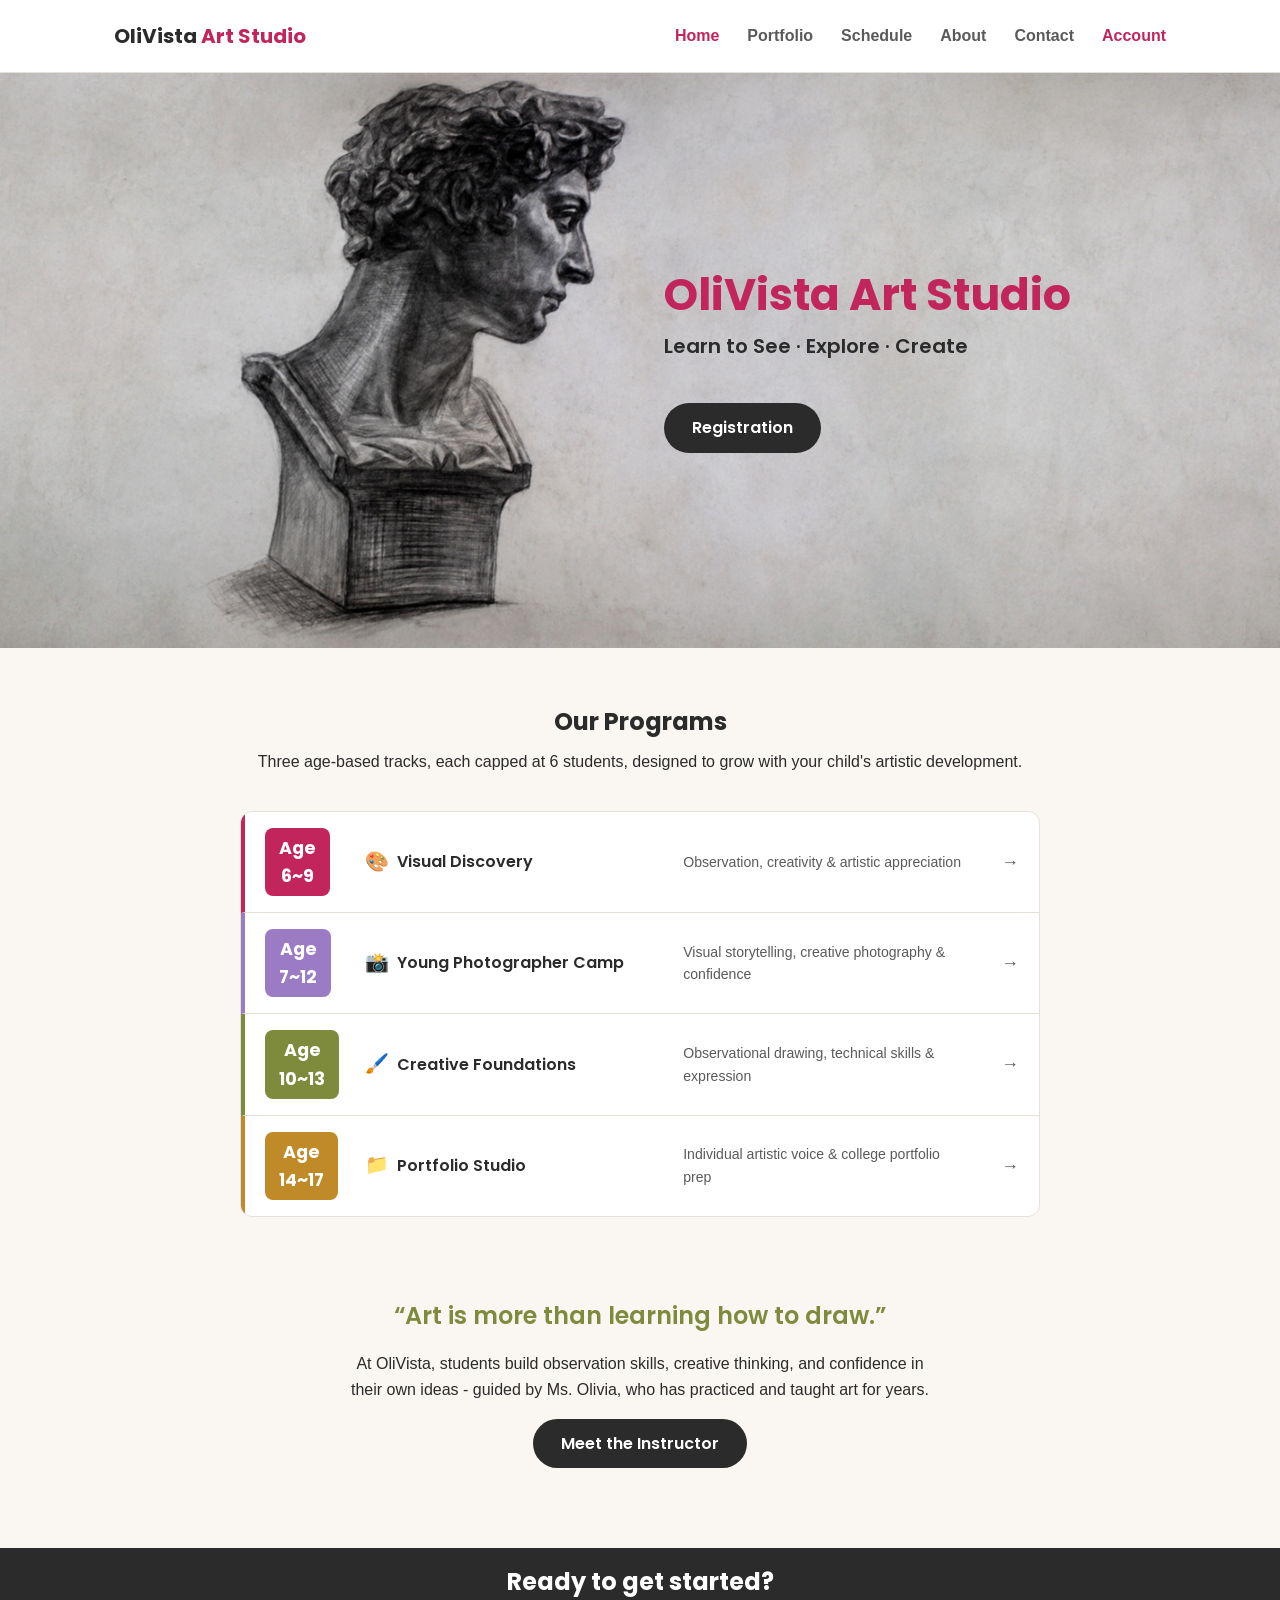
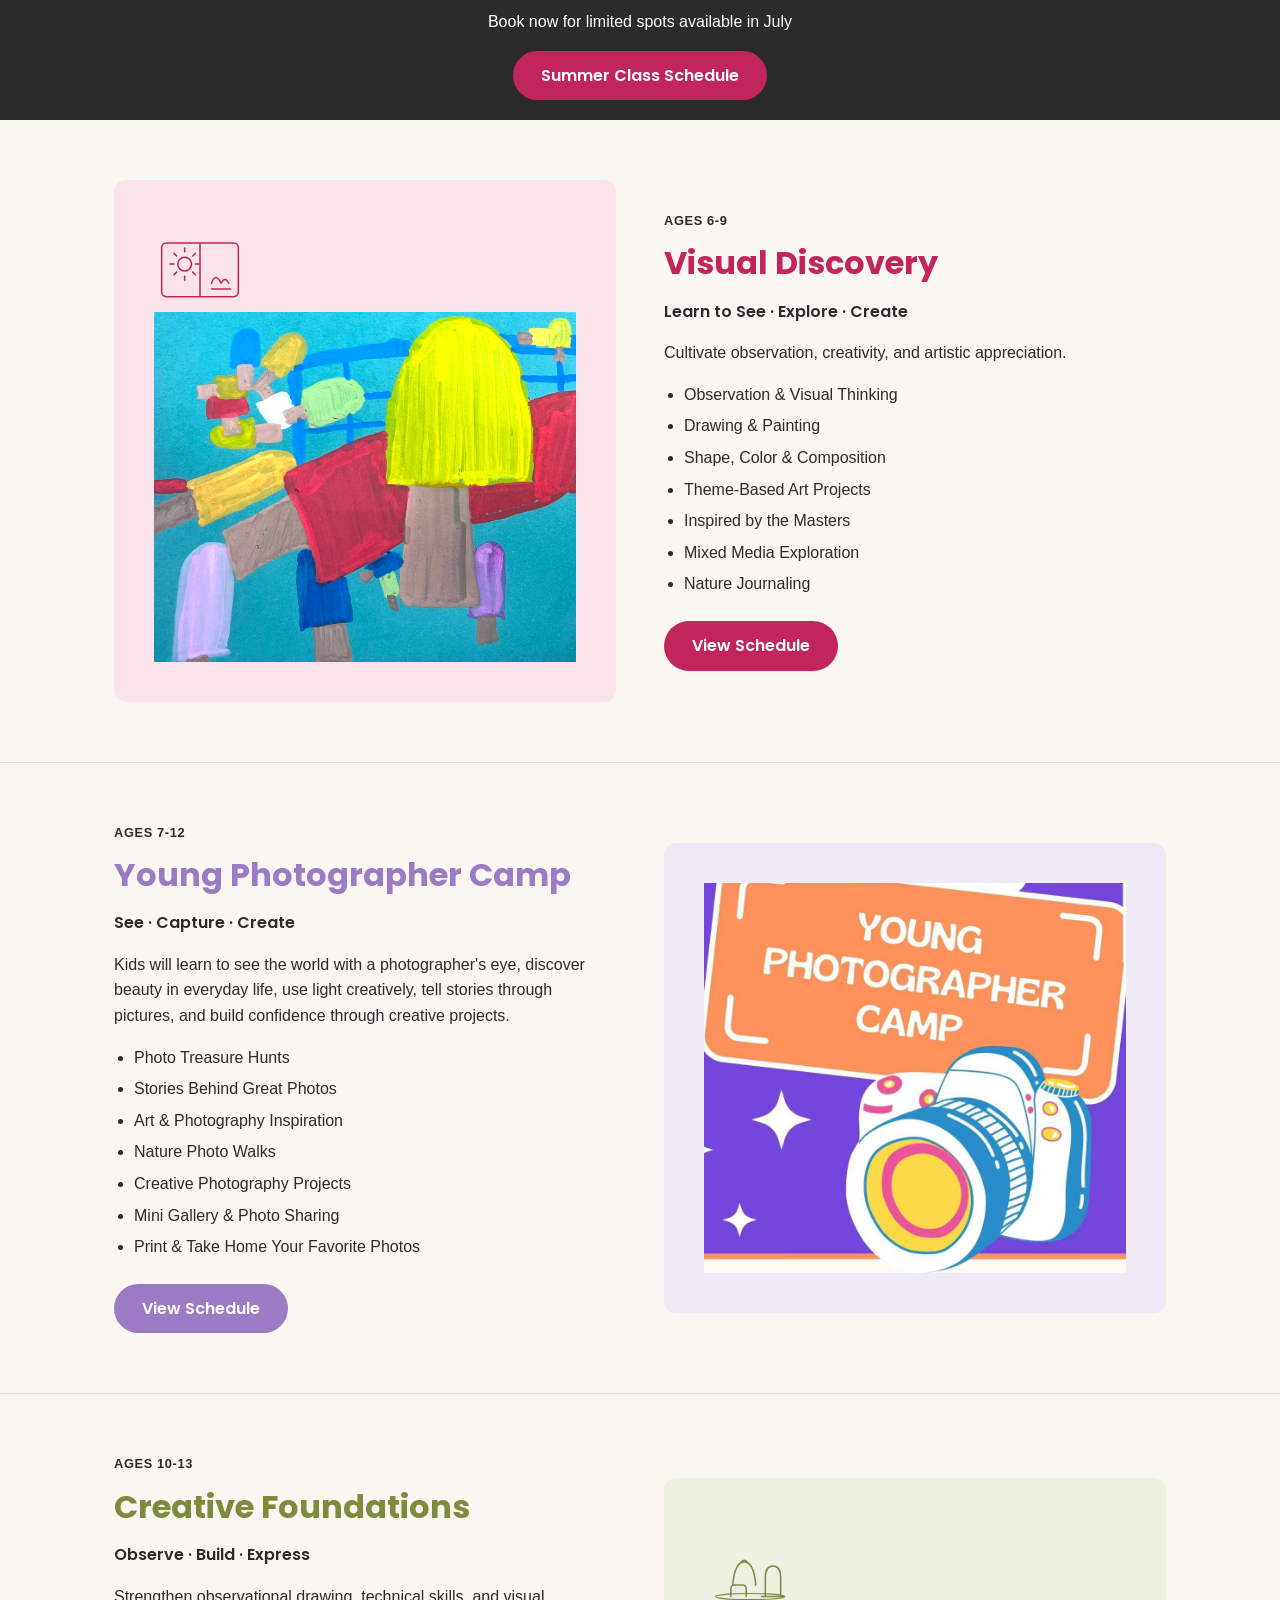
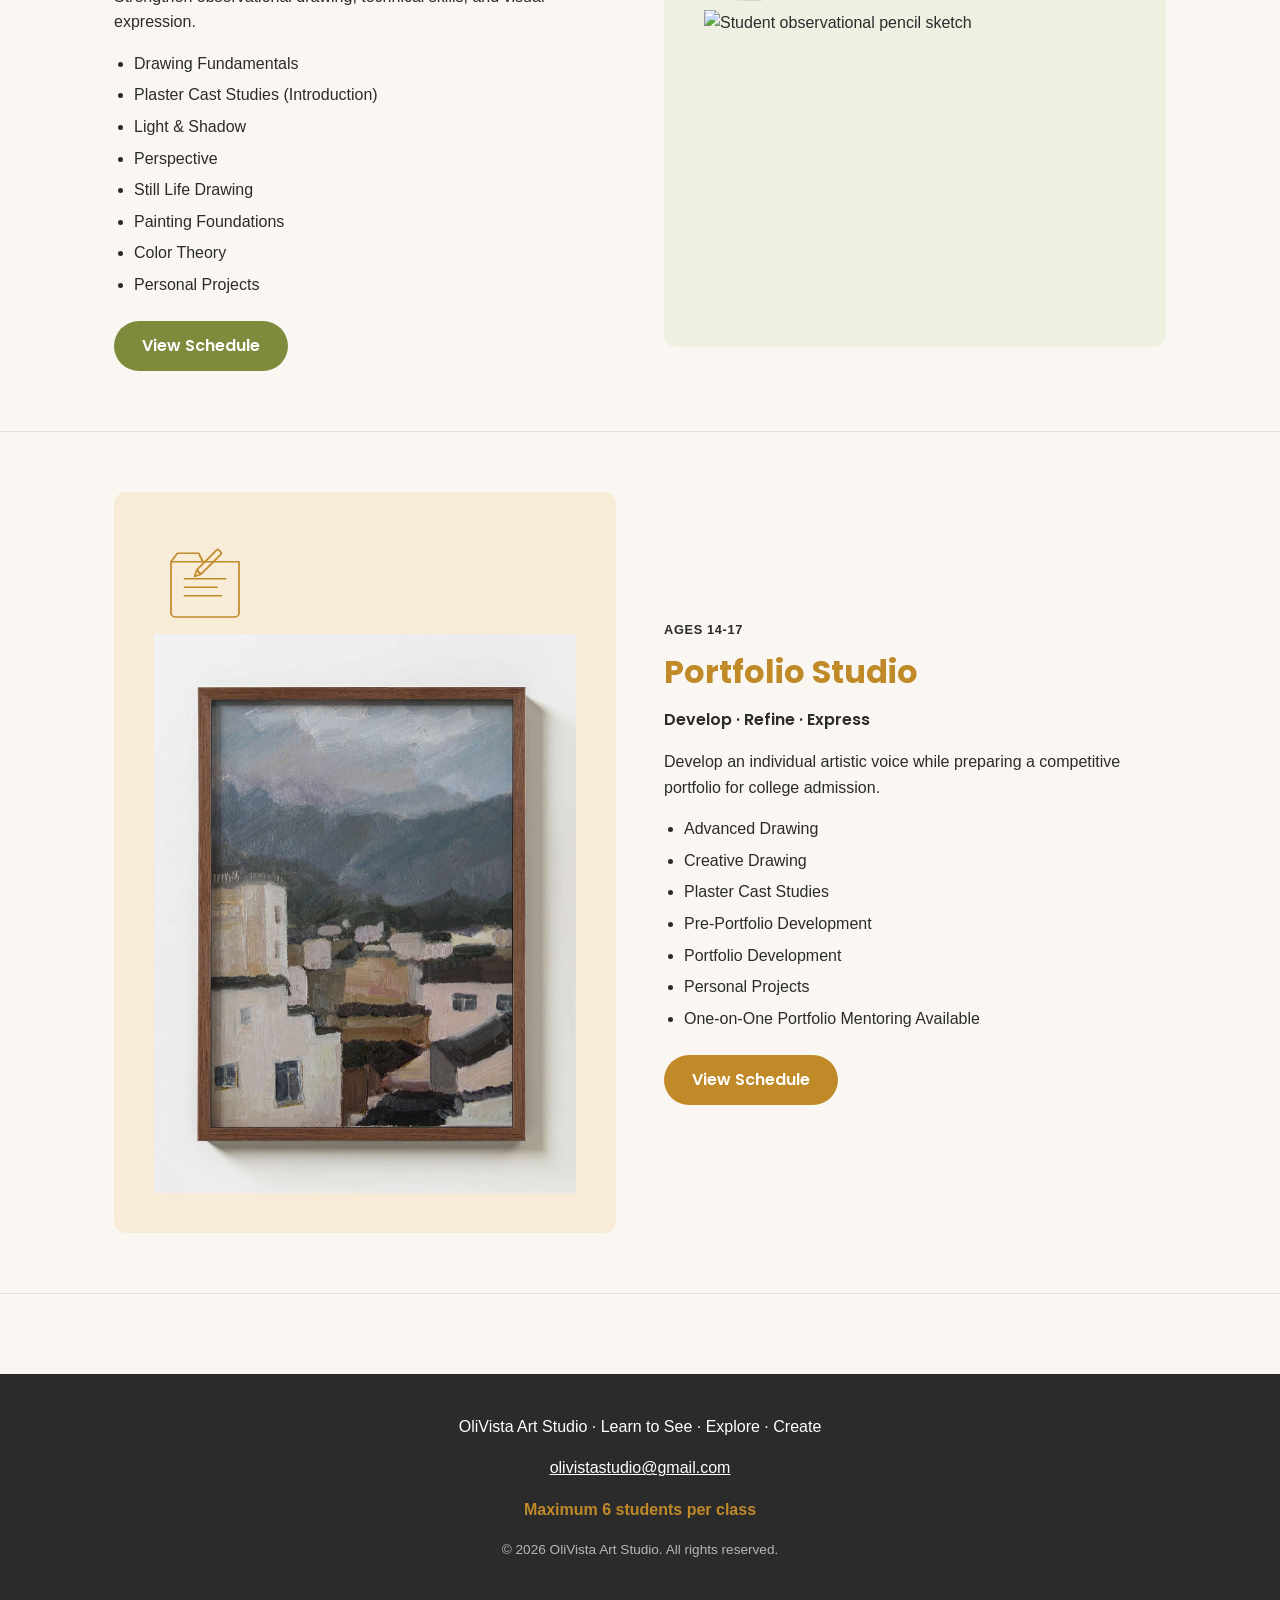
==== commit 6f60abb4: "change header image" ====
--- a/index.html
+++ b/index.html
@@ -33,7 +33,7 @@
   </header>
   <main id="main-content">
     <section class="hero">
-      <div class="hero-banner"> <img src="assets/header_image.jpeg" alt="OliVista Art Studio header" width="1252"
+      <div class="hero-banner"> <img src="assets/header_image.png" alt="OliVista Art Studio header" width="1252"
           height="312">
         <div class="hero-overlay">
           <h1>OliVista Art Studio</h1>
--- a/css/style.css
+++ b/css/style.css
@@ -1758,6 +1758,39 @@
   gap: 1rem;
 }
 
+.enrollment-student-assignment {
+  display: flex;
+  align-items: end;
+  flex-wrap: wrap;
+  gap: 0.75rem;
+  padding: 0.85rem 0;
+  border-top: 1px solid var(--color-border);
+}
+
+.enrollment-student-assignment label {
+  display: flex;
+  flex: 1 1 12rem;
+  flex-direction: column;
+  gap: 0.3rem;
+  font-size: 0.9rem;
+  font-weight: 600;
+}
+
+.enrollment-student-assignment select {
+  min-height: 2.4rem;
+  padding: 0.4rem 0.6rem;
+  border: 1px solid var(--color-border);
+  border-radius: var(--radius);
+  background: var(--color-surface);
+  color: var(--color-text);
+  font: inherit;
+}
+
+.enrollment-student-assignment p {
+  flex-basis: 100%;
+  margin: 0;
+}
+
 /* Credit balance display */
 .credit-balance {
   display: flex;
@@ -2580,6 +2613,18 @@
   margin: 0.5rem 0;
 }
 
+.password-code-inputs {
+  display: flex;
+  gap: 0.5rem;
+  margin-top: 0.35rem;
+}
+
+.password-code-inputs .code-input {
+  width: 2.75rem;
+  letter-spacing: 0;
+  margin: 0.5rem 0;
+}
+
 /* Students section */
 .students-section {
   margin-top: 2rem;
@@ -2733,4 +2778,4 @@
     width: 180px;
     height: 180px;
   }
-}+}
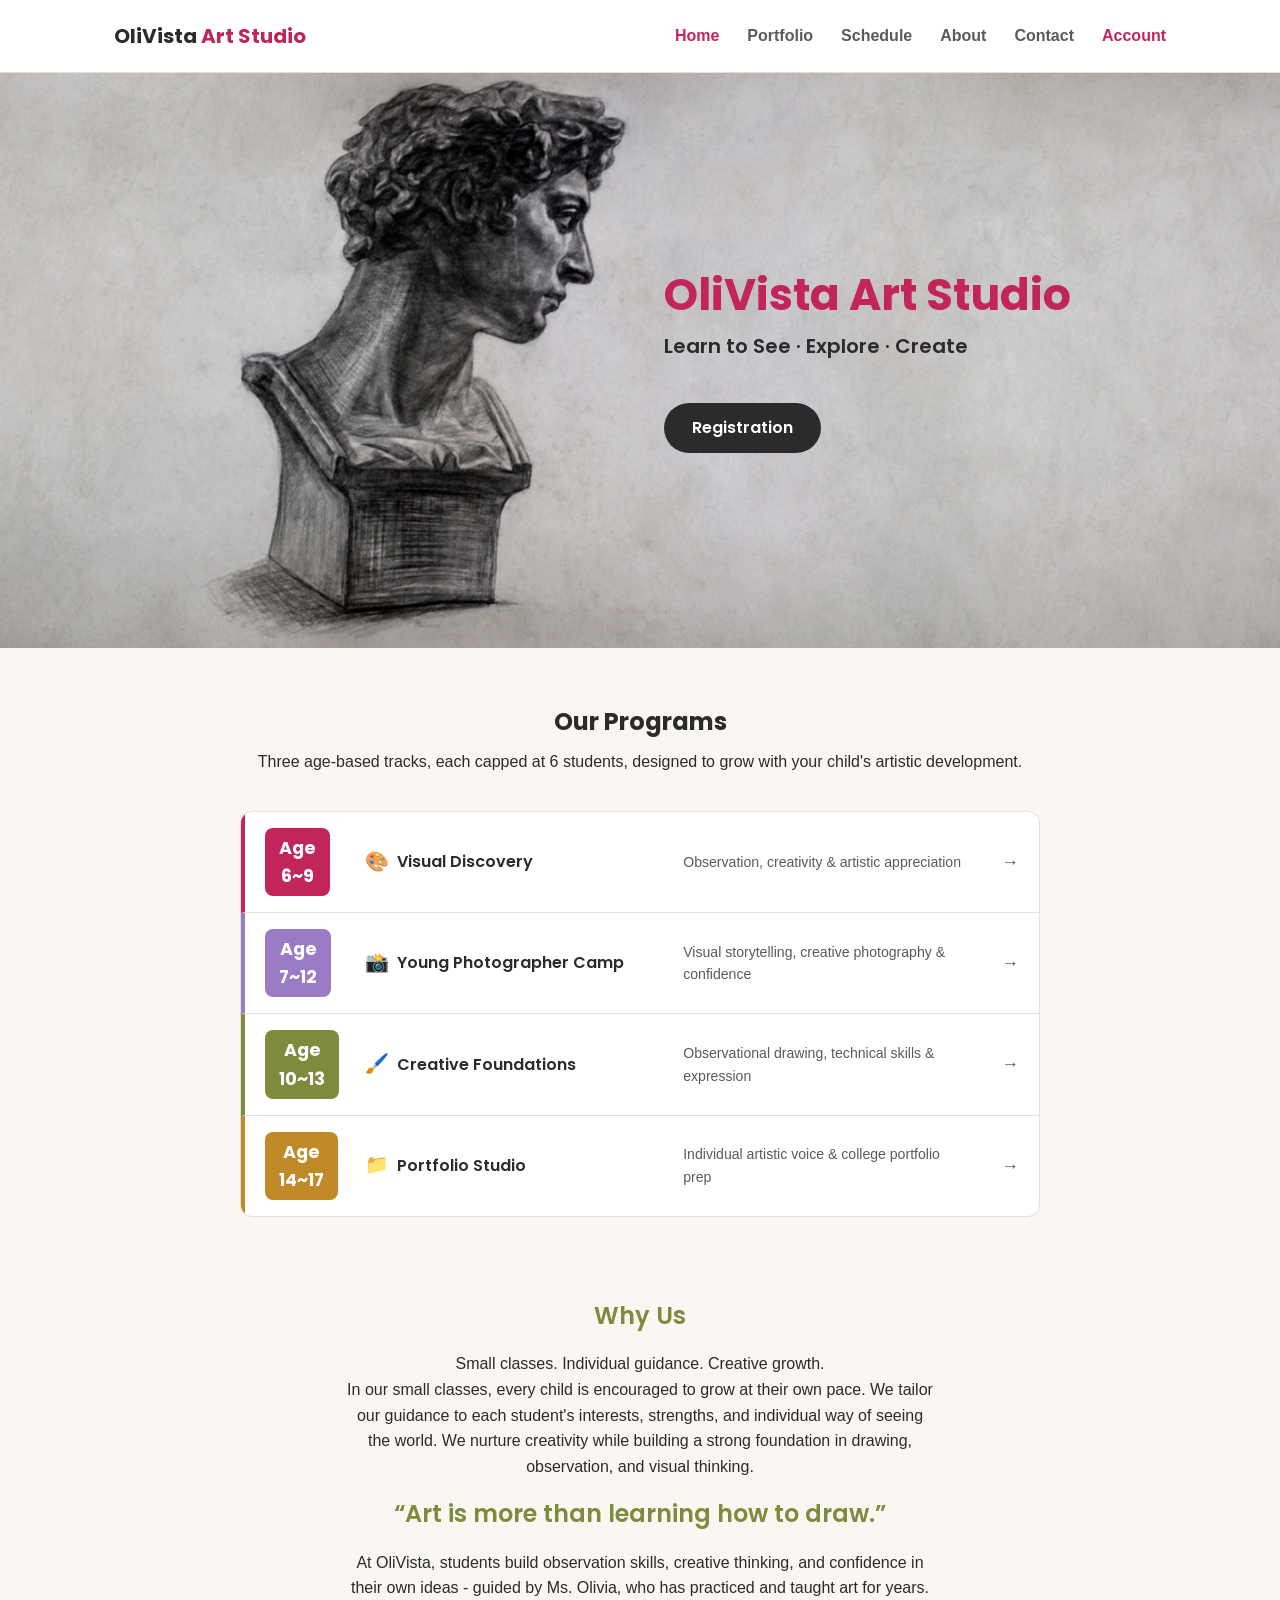
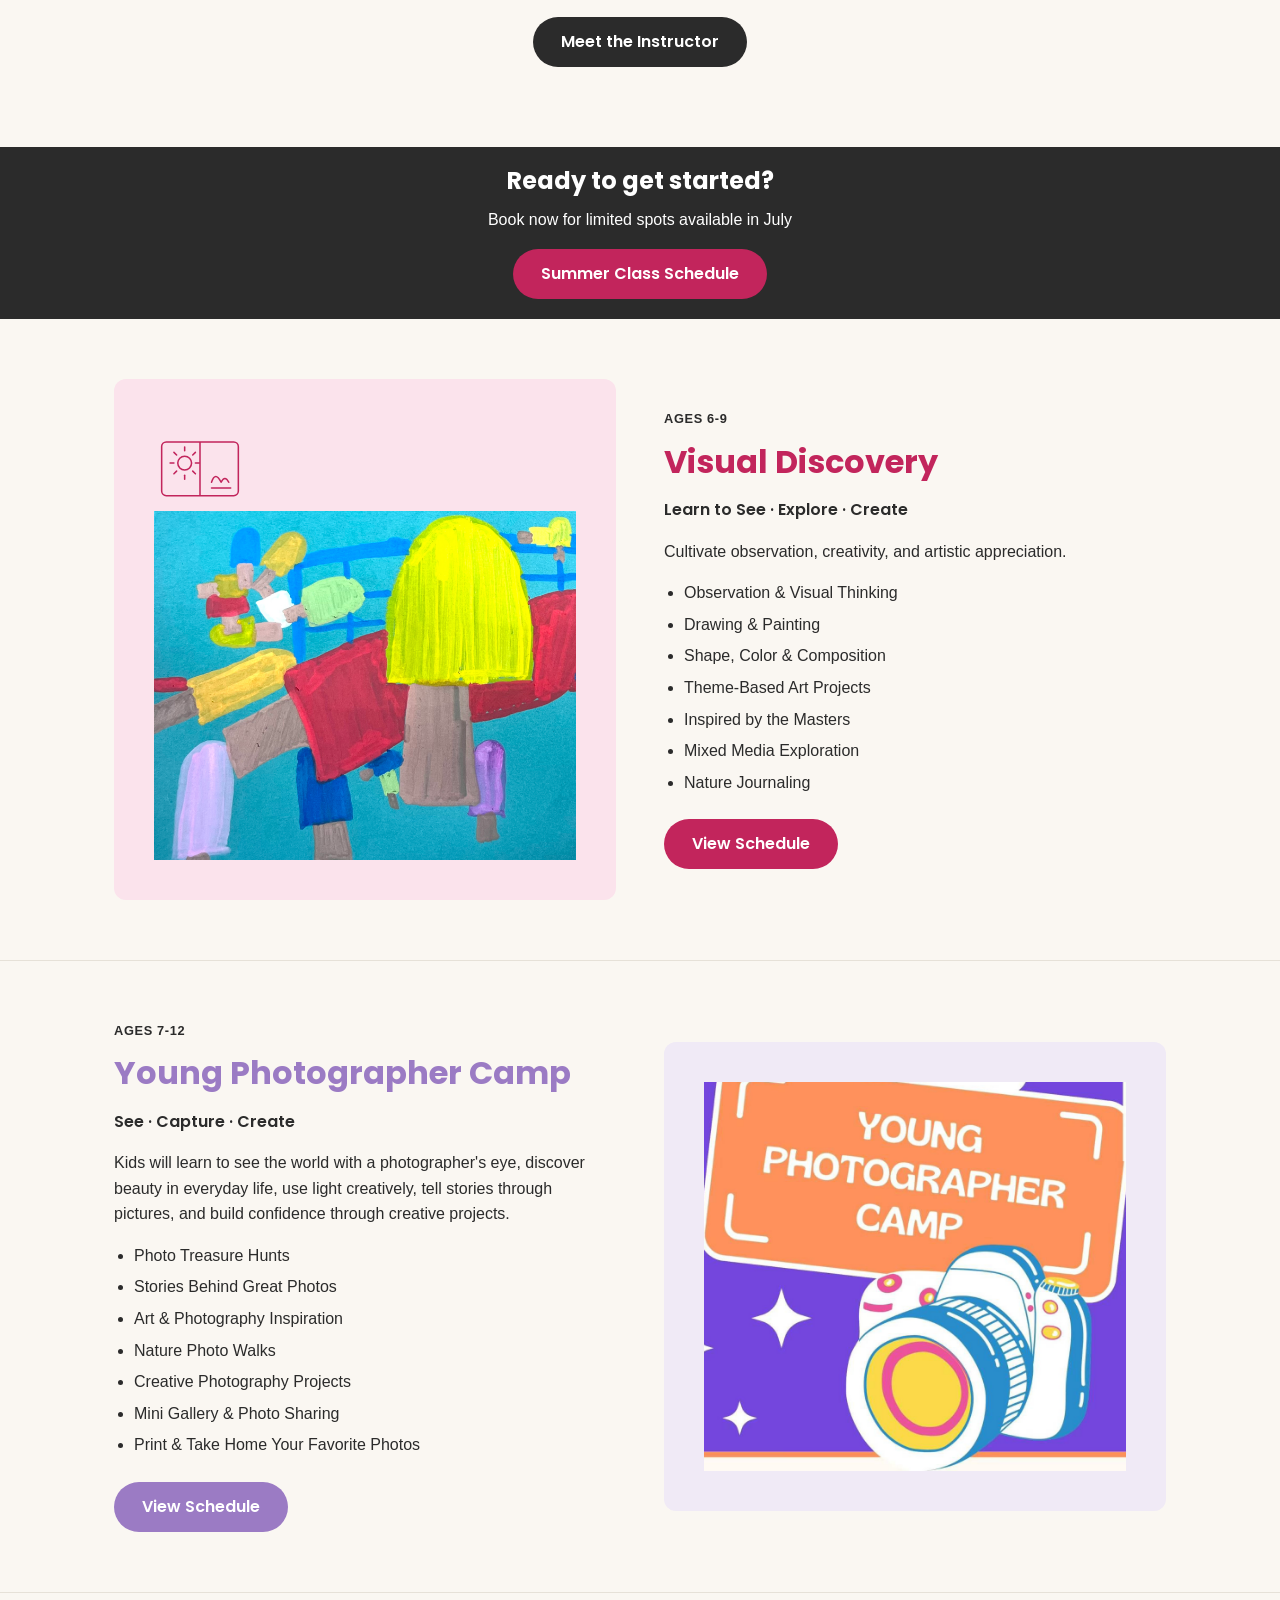
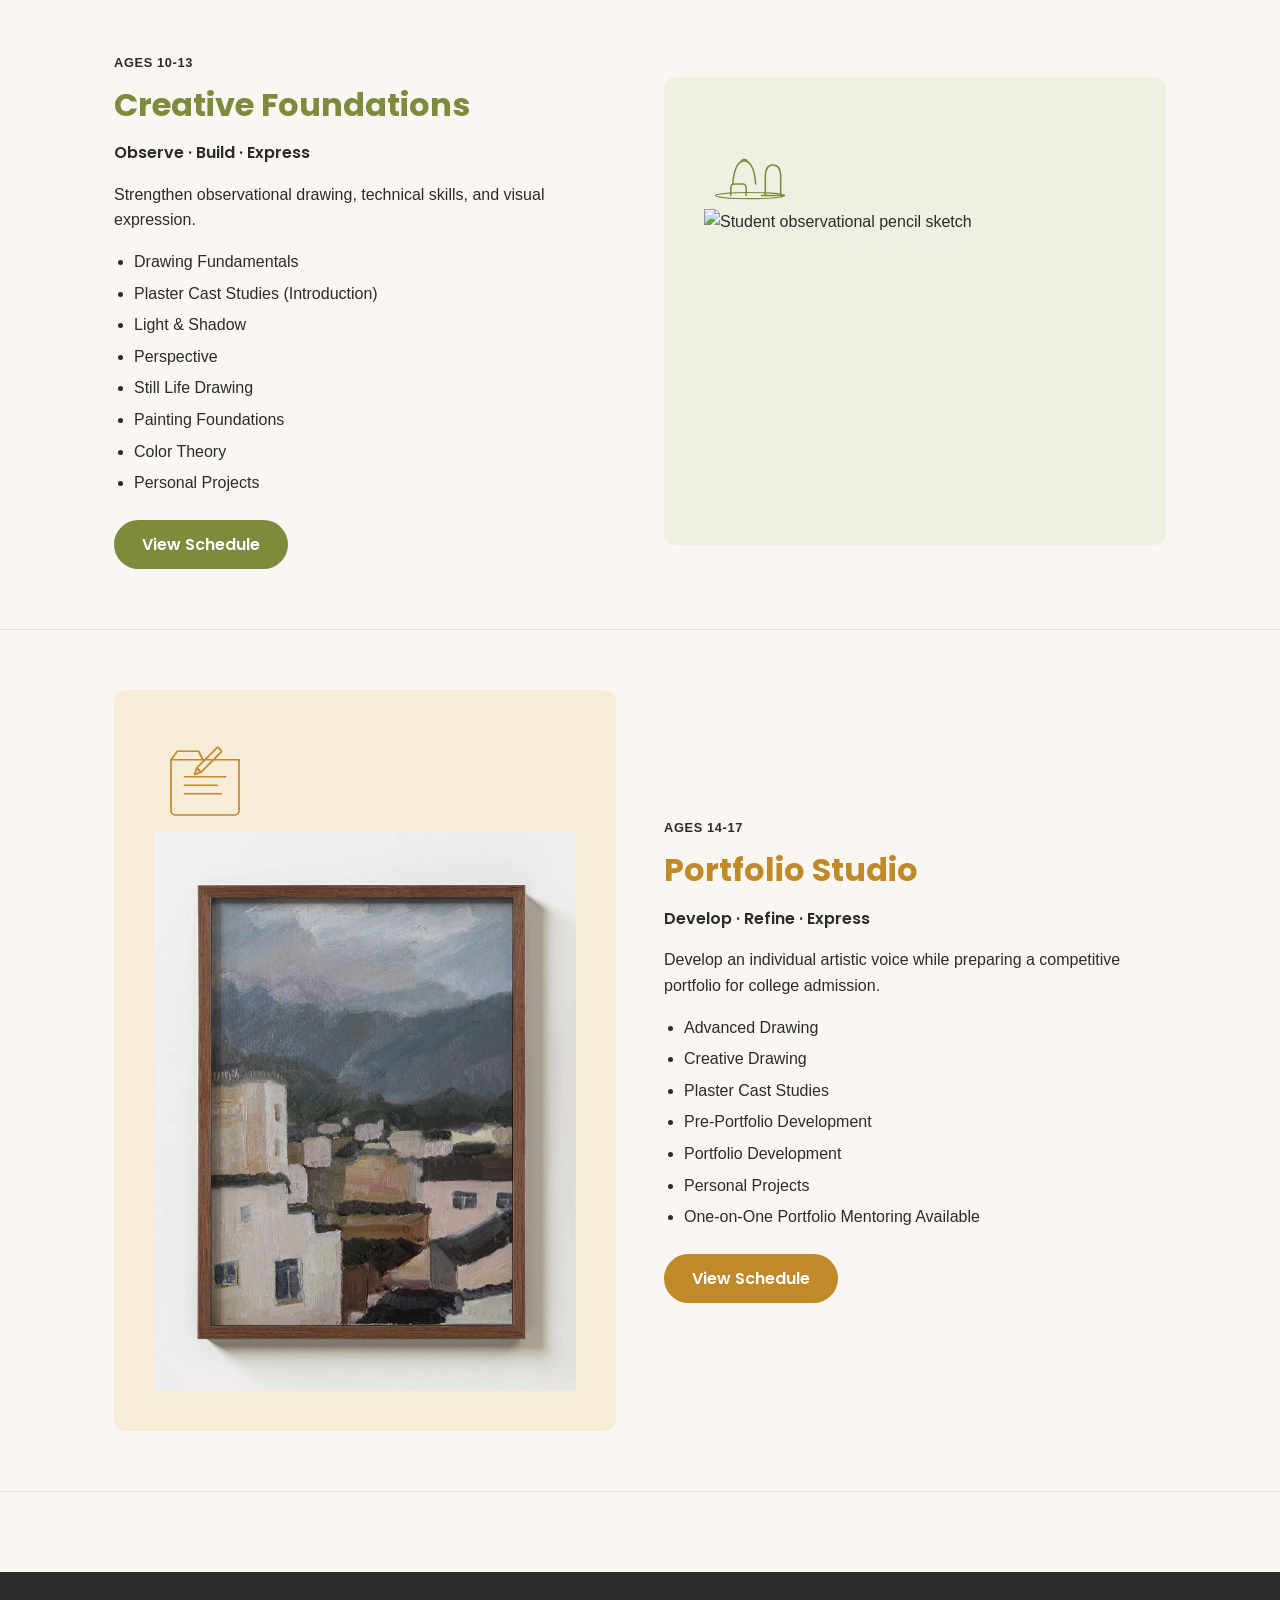
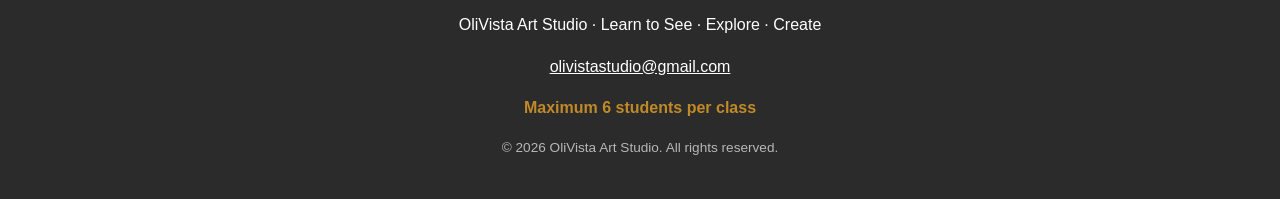
==== commit 3f61aa8a: "Update index.html" ====
--- a/index.html
+++ b/index.html
@@ -49,7 +49,6 @@
         <p>Three age-based tracks, each capped at 6 students, designed
           to grow with your child's artistic development.</p>
       </div>
-
       <!-- Age-to-Program Mapping -->
       <div class="container age-mapping">
         <div class="age-mapping-table">
@@ -110,12 +109,18 @@
     </section>
 
     <section class="container philosophy-teaser">
+      <blockquote>Why Us</blockquote>
+      <p>Small classes. Individual guidance. Creative growth.<br>
+        In our small classes, every child is encouraged to grow at their own pace. We tailor our guidance to each
+        student's interests, strengths, and individual way of seeing the world.
+        We nurture creativity while building a strong foundation in drawing, observation, and visual thinking.</p>
       <blockquote>“Art is more than learning how to draw.”</blockquote>
       <p>At OliVista, students build observation skills, creative
         thinking, and confidence in their own ideas - guided by Ms.
         Olivia, who has practiced and taught art for years.</p>
       <a class="btn" href="about.html">Meet the Instructor</a>
     </section>
+
     <section class="cta-banner">
       <div class="container">
         <h2>Ready to get started?</h2>
